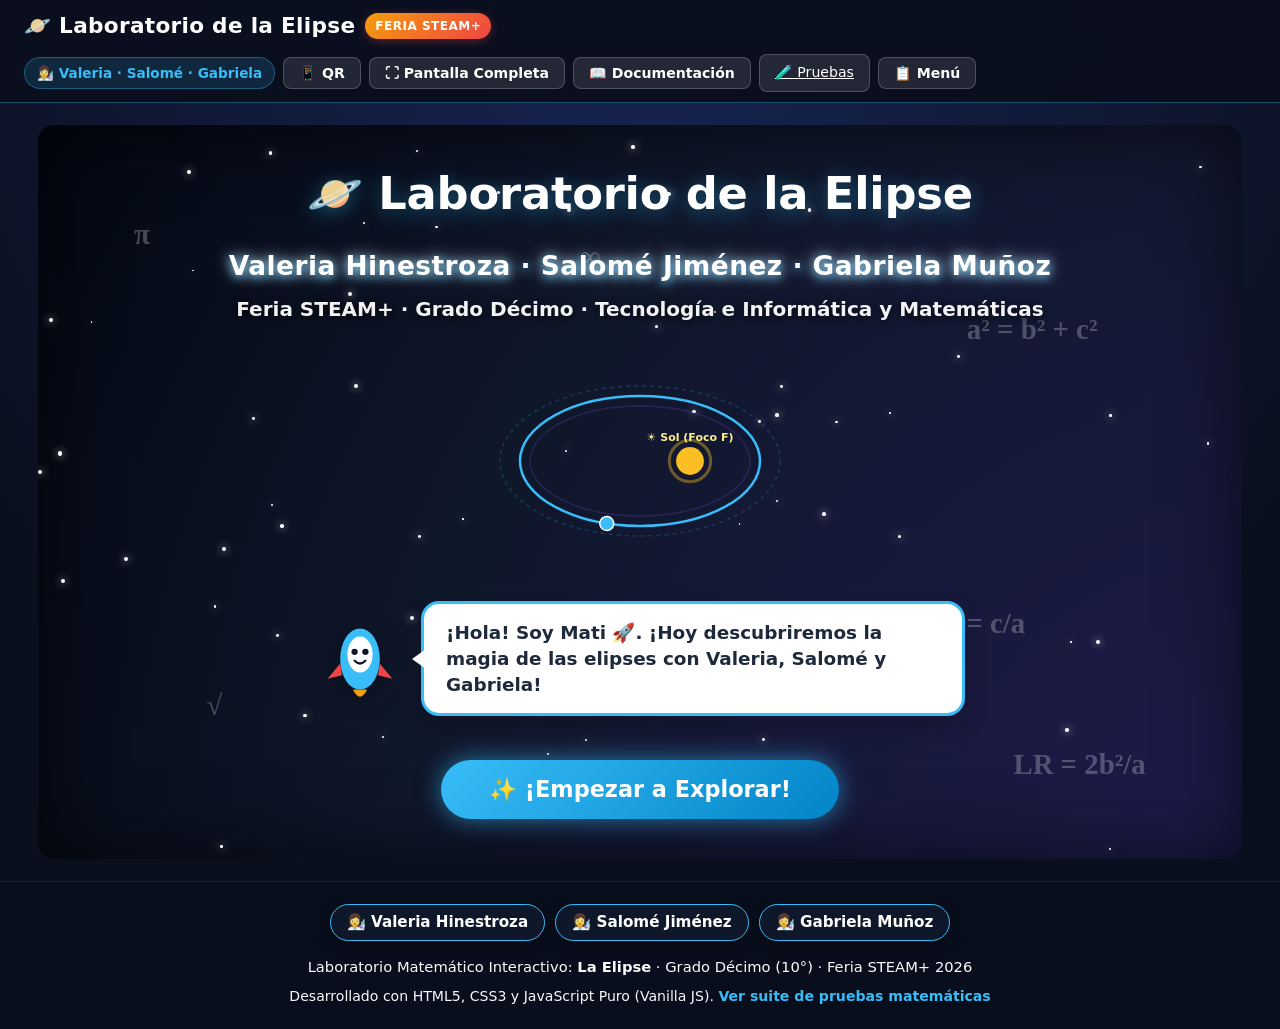
==== laboratorio-elipse/index.html @ 52edb482 "Agregar archivo y etiqueta meta de verificacion de Google Search Console (googlec7402ac01baf1102.htm" ====
<!DOCTYPE html>
<html lang="es">
<head>
    <meta charset="UTF-8">
    <meta name="viewport" content="width=device-width, initial-scale=1.0, maximum-scale=5.0">
    <title>Laboratorio de la Elipse - Feria STEAM+ 2026</title>
    <meta name="google-site-verification" content="googlec7402ac01baf1102">
    <!-- Hojas de estilo modulares con version para evitar cache -->
    <link rel="stylesheet" href="css/base.css?v=10">
    <link rel="stylesheet" href="css/animaciones.css?v=10">
    <link rel="stylesheet" href="css/elipse.css?v=10">
</head>
<body>

    <!-- BARRA DE NAVEGACIÓN SUPERIOR RESPONSIVE -->
    <header class="barra-navegacion">
        <a href="#" class="logo-sitio" onclick="navegarA('bienvenida'); return false;">
            <span>🪐 Laboratorio de la Elipse</span>
            <span class="insignia-steam">FERIA STEAM+</span>
        </a>
        <div class="nav-botones">
            <span style="background: rgba(56, 189, 248, 0.15); color: #38bdf8; border: 1px solid rgba(56, 189, 248, 0.35); padding: 5px 12px; border-radius: 20px; font-size: 0.85rem; font-weight: 700; display: inline-flex; align-items: center; gap: 5px;">
                👩‍🔬 Valeria · Salomé · Gabriela
            </span>
            <button id="btnAbrirQR" class="btn-volver-menu" title="Escanear Código QR en Celular">📱 QR</button>
            <button id="btnPantallaCompleta" class="btn-volver-menu" title="Modo Pantalla Completa (F11)">⛶ Pantalla Completa</button>
            <button id="btnAbrirDocs" class="btn-volver-menu" title="Documentación oficial y Ficha Técnica">📖 Documentación</button>
            <a href="pruebas/pruebas.html" class="btn-volver-menu" title="Ejecutar pruebas unitarias matemáticas">🧪 Pruebas</a>
            <button class="btn-volver-menu" onclick="navegarA('menu')">📋 Menú</button>
        </div>
    </header>

    <!-- CONTENEDOR PRINCIPAL DE LA APLICACIÓN -->
    <main class="contenedor-app">

        <!-- ════════════════════════════════════════════════════════
             PANTALLA 1: BIENVENIDA CÓSMICA
        ════════════════════════════════════════════════════════ -->
        <section id="pantallaBienvenida" class="pantalla activa">
            <div class="fondo-animado">
                <!-- Capa de estrellas titilantes -->
                <div class="estrellas" id="capaEstrellas"></div>

                <!-- Símbolos matemáticos flotantes -->
                <div class="simbolos-flotantes">
                    <span class="simbolo-mat" style="top: 12%; left: 8%;">π</span>
                    <span class="simbolo-mat" style="top: 25%; right: 12%;">a² = b² + c²</span>
                    <span class="simbolo-mat" style="bottom: 18%; left: 14%;">√</span>
                    <span class="simbolo-mat" style="top: 65%; right: 18%;">e = c/a</span>
                    <span class="simbolo-mat" style="bottom: 10%; right: 8%;">LR = 2b²/a</span>
                    <span class="simbolo-mat" style="top: 15%; left: 45%;">∞</span>
                </div>

                <!-- Título animado y nombres de autoras en blanco puro brillante -->
                <h1 class="titulo-rebote">🪐 Laboratorio de la Elipse</h1>
                <p class="nombres-autoras-portada" style="color: #ffffff !important; font-size: clamp(1.3rem, 3.2vw, 1.65rem); font-weight: 800; text-align: center; margin: 10px 0 6px 0; letter-spacing: 0.5px; text-shadow: 0 0 16px rgba(255, 255, 255, 0.8), 0 2px 10px rgba(56, 189, 248, 0.9); z-index: 3;">
                    Valeria Hinestroza · Salomé Jiménez · Gabriela Muñoz
                </p>
                <p class="subtitulo-portada" style="color: #ffffff !important; font-size: clamp(1rem, 2.2vw, 1.25rem); font-weight: 600; text-align: center; margin-bottom: 16px; text-shadow: 0 2px 10px rgba(0, 0, 0, 0.9); opacity: 0.95; z-index: 3;">
                    Feria STEAM+ · Grado Décimo · Tecnología e Informática y Matemáticas
                </p>

                <!-- Órbita planetaria SVG interactiva (Sol en un foco, planeta orbitando) -->
                <div class="contenedor-orbita">
                    <svg viewBox="0 0 320 200" width="100%" height="100%">
                        <!-- Elipses concéntricas de fondo -->
                        <g class="elipses-concentricas">
                            <ellipse cx="160" cy="100" rx="140" ry="75" fill="none" stroke="rgba(56, 189, 248, 0.2)" stroke-width="1.5" stroke-dasharray="4 4" />
                            <ellipse cx="160" cy="100" rx="110" ry="55" fill="none" stroke="rgba(139, 92, 246, 0.2)" stroke-width="1.5" />
                        </g>

                        <!-- Órbita principal de la Tierra -->
                        <path id="orbitaTierra" d="M 40,100 a 120,65 0 1,0 240,0 a 120,65 0 1,0 -240,0" fill="none" stroke="#38bdf8" stroke-width="2.5" />

                        <!-- Sol ubicado exactamente en un foco: c = √(120² - 65²) ≈ 101 px desde el centro -->
                        <circle cx="210" cy="100" r="14" fill="#fbbf24">
                            <animate attributeName="r" values="13;15;13" dur="2s" repeatCount="indefinite" />
                        </circle>
                        <circle cx="210" cy="100" r="20" fill="none" stroke="rgba(251, 191, 36, 0.4)" stroke-width="3">
                            <animate attributeName="r" values="18;24;18" dur="2s" repeatCount="indefinite" />
                        </circle>
                        <text x="210" y="80" fill="#fef08a" font-size="11" font-weight="bold" text-anchor="middle">☀️ Sol (Foco F)</text>

                        <!-- Planeta Tierra que recorre la trayectoria elíptica -->
                        <circle r="7" fill="#38bdf8" stroke="#ffffff" stroke-width="1.5">
                            <animateMotion dur="8s" repeatCount="indefinite" rotate="auto">
                                <mpath href="#orbitaTierra" />
                            </animateMotion>
                        </circle>
                    </svg>
                </div>

                <!-- Mascota Mati con globo de bienvenida -->
                <div class="contenedor-mati">
                    <svg class="mati-svg" viewBox="0 0 100 100">
                        <!-- Cohete amigable Mati -->
                        <ellipse cx="50" cy="50" rx="22" ry="34" fill="#38bdf8" />
                        <ellipse cx="50" cy="45" rx="14" ry="20" fill="#ffffff" />
                        <!-- Ojos felices -->
                        <circle cx="44" cy="42" r="3.5" fill="#0f172a" />
                        <circle cx="56" cy="42" r="3.5" fill="#0f172a" />
                        <path d="M 44,52 Q 50,58 56,52" fill="none" stroke="#0f172a" stroke-width="2.5" stroke-linecap="round" />
                        <!-- Alitas y fuego -->
                        <path d="M 28,55 L 14,72 L 30,68 Z" fill="#ef4444" />
                        <path d="M 72,55 L 86,72 L 70,68 Z" fill="#ef4444" />
                        <path d="M 42,84 Q 50,98 58,84 Z" fill="#f59e0b">
                            <animate attributeName="d" values="M 42,84 Q 50,98 58,84 Z; M 42,84 Q 50,105 58,84 Z; M 42,84 Q 50,98 58,84 Z" dur="0.4s" repeatCount="indefinite" />
                        </path>
                    </svg>
                    <div class="globo-mati">
                        ¡Hola! Soy <strong>Mati</strong> 🚀. ¡Hoy descubriremos la magia de las elipses con Valeria, Salomé y Gabriela!
                    </div>
                </div>

                <!-- Botón de Inicio -->
                <button id="btnEmpezar" class="btn btn-empezar">
                    ✨ ¡Empezar a Explorar!
                </button>
            </div>
        </section>

        <!-- ════════════════════════════════════════════════════════
             PANTALLA 2: MENÚ DE ACTIVIDADES
        ════════════════════════════════════════════════════════ -->
        <section id="pantallaMenu" class="pantalla">
            <div style="background: rgba(255, 255, 255, 0.08); border: 1.5px solid rgba(56, 189, 248, 0.3); border-radius: 14px; padding: 12px 18px; margin-bottom: 20px; display: flex; justify-content: space-between; align-items: center; flex-wrap: wrap; gap: 10px;">
                <span style="color: #f8fafc; font-weight: 700; font-size: clamp(0.9rem, 2vw, 1.05rem);">
                    Equipo de Trabajo: <strong style="color: #38bdf8;">Valeria Hinestroza · Salomé Jiménez · Gabriela Muñoz</strong>
                </span>
                <span style="background: #38bdf8; color: #0f172a; padding: 4px 10px; border-radius: 12px; font-weight: 800; font-size: 0.8rem;">Grado 10° STEAM+</span>
            </div>

            <div style="display: flex; justify-content: space-between; align-items: center; margin-bottom: 20px; flex-wrap: wrap; gap: 12px;">
                <div>
                    <h2 style="color: #ffffff; font-size: clamp(1.4rem, 3.5vw, 2rem); font-weight: 800;">🎯 ¿Qué quieres descubrir hoy?</h2>
                    <p style="color: #94a3b8; font-size: clamp(0.95rem, 2vw, 1.1rem);">Selecciona una actividad para comenzar tu viaje por las elipses.</p>
                </div>
                <button id="btnVolverBienvenida" class="btn btn-secundario">← Portada</button>
            </div>

            <div class="cuadricula-menu">
                <!-- Tarjeta 1: Explora -->
                <div class="tarjeta-menu" id="tarjetaExplora" tabindex="0" role="button">
                    <div class="icono-tarjeta">🔭</div>
                    <h3>Explora la Elipse</h3>
                    <p>Mueve los controles en vivo y observa cómo cambian los focos, los vértices y el achatamiento.</p>
                    <span style="color: #38bdf8; font-weight: 700; margin-top: auto;">¡Mover controles →</span>
                </div>

                <!-- Tarjeta 2: Analiza -->
                <div class="tarjeta-menu" id="tarjetaAnaliza" tabindex="0" role="button">
                    <div class="icono-tarjeta">🧮</div>
                    <h3>Analiza una Ecuación</h3>
                    <p>Escribe cualquier ecuación canónica o general y descubre todos sus elementos al instante.</p>
                    <span style="color: #38bdf8; font-weight: 700; margin-top: auto;">¡Ingresar ecuación →</span>
                </div>

                <!-- Tarjeta 3: Arma -->
                <div class="tarjeta-menu" id="tarjetaArma" tabindex="0" role="button">
                    <div class="icono-tarjeta">🧩</div>
                    <h3>Arma tu Elipse</h3>
                    <p>¿Tienes vértices o ejes? Encuentra la ecuación paso a paso como en el libro de matemáticas.</p>
                    <span style="color: #38bdf8; font-weight: 700; margin-top: auto;">¡Construir elipse →</span>
                </div>

                <!-- Tarjeta 4: Retos -->
                <div class="tarjeta-menu" id="tarjetaRetos" tabindex="0" role="button">
                    <div class="icono-tarjeta">🎯</div>
                    <h3>Retos de Mati</h3>
                    <p>Pon a prueba tus conocimientos en 8 retos interactivos y gana estrellas STEAM+.</p>
                    <span style="color: #38bdf8; font-weight: 700; margin-top: auto;">¡Aceptar el reto →</span>
                </div>
            </div>
        </section>

        <!-- ════════════════════════════════════════════════════════
             PANTALLA 3: ACTIVIDAD 1 - EXPLORA LA ELIPSE
        ════════════════════════════════════════════════════════ -->
        <section id="pantallaExplora" class="pantalla">
            <div class="cabecera-actividad">
                <div>
                    <h2>🔭 Explora la Elipse en Tiempo Real</h2>
                    <p class="instruccion-actividad">Ajusta el centro (h, k), los semiejes (a, b) y la orientación.</p>
                </div>
                <div style="display: flex; gap: 8px; flex-wrap: wrap;">
                    <button class="btn btn-ayuda-actividad" data-ayuda="explora" type="button" title="¿Cómo funciona esta actividad?">❓ ¿Cómo funciona?</button>
                    <button class="btn btn-volver-menu">🏠 Menú</button>
                </div>
            </div>

            <!-- Globo de Mati -->
            <div class="caja-alerta info">
                <span style="font-size: 1.8rem;">🚀</span>
                <div id="globoMatiExplora">
                    ¡Mueve los deslizadores! Mira qué ocurre con la elipse cuando varias a o b.
                </div>
            </div>

            <!-- Fila Principal: Controles (Izquierda) vs Gráfica (Derecha) equilibradas -->
            <div class="layout-actividad">
                <!-- Columna Izquierda: Controles -->
                <div class="columna-controles">
                    <div class="tarjeta-blanca">
                        <div style="display: flex; flex-direction: column; gap: 10px; margin-bottom: 14px;">
                            <div style="display: flex; justify-content: space-between; align-items: center; flex-wrap: wrap; gap: 8px;">
                                <h3 style="color: #ffffff; font-size: 1.25rem; font-weight: 800;">⚙️ Parámetros de la Elipse</h3>
                                <div style="display: flex; gap: 6px; flex-wrap: wrap;">
                                    <button id="btnResetExplora" class="btn btn-secundario" type="button" title="Restablecer valores iniciales">🔄 Restablecer</button>
                                    <button id="btnEjemploExplora" class="btn btn-ejemplo">💡 Siguiente Ejemplo</button>
                                </div>
                            </div>
                            <div style="display: flex; align-items: center; gap: 8px;">
                                <label for="selectEjemplosExplora" style="color: #38bdf8; font-size: 0.82rem; font-weight: 700; white-space: nowrap;">📚 10 Ejemplos Guiados:</label>
                                <select id="selectEjemplosExplora" style="flex: 1; padding: 6px 10px; font-size: 0.85rem; border-radius: 8px; background: #0f172a; color: #ffffff; border: 1.5px solid #334155;"></select>
                            </div>
                        </div>

                        <!-- Centro h -->
                        <div class="grupo-control">
                            <div class="fila-control">
                                <label for="sliderH" class="etiqueta-control">Centro X (h):</label>
                                <span class="valor-badge" id="valH">0</span>
                            </div>
                            <input type="range" id="sliderH" min="-8" max="8" step="0.5" value="0">
                        </div>

                        <!-- Centro k -->
                        <div class="grupo-control" style="margin-top: 10px;">
                            <div class="fila-control">
                                <label for="sliderK" class="etiqueta-control">Centro Y (k):</label>
                                <span class="valor-badge" id="valK">0</span>
                            </div>
                            <input type="range" id="sliderK" min="-8" max="8" step="0.5" value="0">
                        </div>

                        <!-- Semieje a -->
                        <div class="grupo-control" style="margin-top: 10px;">
                            <div class="fila-control">
                                <label for="sliderA" class="etiqueta-control">Semieje Mayor (a):</label>
                                <span class="valor-badge" id="valA">5</span>
                            </div>
                            <input type="range" id="sliderA" min="1" max="10" step="0.1" value="5">
                        </div>

                        <!-- Semieje b -->
                        <div class="grupo-control" style="margin-top: 10px;">
                            <div class="fila-control">
                                <label for="sliderB" class="etiqueta-control">Semieje Menor (b):</label>
                                <span class="valor-badge" id="valB">3</span>
                            </div>
                            <input type="range" id="sliderB" min="1" max="10" step="0.1" value="3">
                        </div>

                        <!-- Orientación -->
                        <div style="margin-top: 14px;">
                            <span class="etiqueta-control">¿Hacia dónde se estira la elipse?</span>
                            <div class="selector-orientacion">
                                <button type="button" id="btnOrientacionH" class="btn-opcion seleccionado">
                                    ↔ Horizontal (eje X)
                                </button>
                                <button type="button" id="btnOrientacionV" class="btn-opcion">
                                    ↕ Vertical (eje Y)
                                </button>
                            </div>
                        </div>

                        <!-- Medidor de Achatamiento -->
                        <div class="caja-achatamiento">
                            <div style="display: flex; justify-content: space-between; align-items: center; flex-wrap: wrap; gap: 6px;">
                                <strong style="color: #38bdf8;">📏 Medidor de Achatamiento (e = c/a):</strong>
                                <span id="valorExcentricidad" style="font-weight: 800; color: #38bdf8;">e = 0.8000</span>
                            </div>
                            <div class="barra-achatamiento-contenedor">
                                <div id="barraAchatamiento" class="barra-achatamiento-progreso"></div>
                            </div>
                            <div class="medidor-etiquetas">
                                <span>0 (Circunferencia)</span>
                                <span>0.5 (Ovalada)</span>
                                <span>1 (Muy achatada)</span>
                            </div>
                            <div class="achatamiento-diagnostico">
                                <span>Forma:</span>
                                <span id="diagnosticoAchatamiento" class="insignia-achatamiento" style="background: #8b5cf6;">Bien achatada</span>
                            </div>
                        </div>

                        <div style="margin-top: 16px;">
                            <button id="btnCompararExplora" class="btn btn-primario" style="width: 100%;">
                                📊 Comparar excentricidades (a²=16, b²=12, 9, 6, 2)
                            </button>
                        </div>
                    </div>
                </div>

                <!-- Columna Derecha: Gráfica Canvas y Ecuación -->
                <div class="columna-grafica">
                    <div class="tarjeta-blanca" style="display: flex; flex-direction: column; gap: 12px;">
                        <!-- Banner destacado cuando el modo comparación está activo -->
                        <div id="bannerModoComparacion" style="display: none; background: rgba(56, 189, 248, 0.15); border: 1.5px solid #38bdf8; border-radius: 10px; padding: 8px 12px; justify-content: space-between; align-items: center; flex-wrap: wrap; gap: 8px;">
                            <span style="color: #38bdf8; font-weight: 700; font-size: 0.88rem;">🔬 Comparando 4 elipses (a² = 16 constante · b² = 12, 9, 6, 2)</span>
                            <button id="btnSalirComparacion" class="btn" style="padding: 4px 12px; font-size: 0.82rem; background: #0284c7; color: white; border: none; border-radius: 6px; cursor: pointer;">✕ Volver a mi elipse</button>
                        </div>

                        <!-- Toolbar de toggles -->
                        <div class="toolbar-elementos">
                            <label class="item-toggle"><input type="checkbox" id="chkCentro" checked> 🟡 Centro C</label>
                            <label class="item-toggle"><input type="checkbox" id="chkFocos" checked> 🔴 Focos F, F'</label>
                            <label class="item-toggle"><input type="checkbox" id="chkVertices" checked> 🟣 Vértices A, A'</label>
                            <label class="item-toggle"><input type="checkbox" id="chkExtremos" checked> 🟢 Extremos B, B'</label>
                            <label class="item-toggle"><input type="checkbox" id="chkEjeFocal" checked> ➖ Eje focal</label>
                            <label class="item-toggle"><input type="checkbox" id="chkLadoRecto" checked> 📐 Lado Recto</label>
                        </div>

                        <!-- Definición geométrica: hilo del jardinero d1 + d2 = 2a -->
                        <div class="panel-jardinero">
                            <label class="item-toggle toggle-jardinero">
                                <input type="checkbox" id="chkJardinero"> 🧵 Mostrar hilo del jardinero: d₁ + d₂ = 2a
                            </label>
                            <div id="controlesJardinero" style="display: none;">
                                <div class="fila-control">
                                    <span class="etiqueta-control">Mover el punto P (ángulo t):</span>
                                    <span class="valor-badge" id="valAnguloP">45°</span>
                                </div>
                                <input type="range" id="sliderAnguloP" min="0" max="360" step="1" value="45" aria-label="Ángulo del punto P sobre la elipse">
                                <button id="btnAnimarP" class="btn btn-secundario" type="button">▶ Recorrer la elipse</button>
                                <div class="lectura-jardinero" id="lecturaJardinero" aria-live="polite"></div>
                                <p class="nota-jardinero">💡 También puedes arrastrar el punto P sobre la gráfica. Sin importar dónde esté P, la suma de las dos distancias a los focos siempre es 2a.</p>
                            </div>
                        </div>

                        <!-- Canvas -->
                        <div class="canvas-contenedor">
                            <canvas id="canvasExplora" width="500" height="500"></canvas>
                        </div>

                        <button class="btn btn-secundario btn-descargar-png" type="button" data-canvas="canvasExplora" data-ecuacion="ecuacionExplora" data-nombre="elipse-explora">📷 Descargar gráfica (PNG)</button>

                        <!-- Ecuación en vivo -->
                        <div class="ecuacion-destacada" id="ecuacionExplora" style="margin-bottom: 0;">
                            (x − 0)²/25 + (y − 0)²/9 = 1
                        </div>
                    </div>
                </div>
            </div>

            <!-- Fila Inferior de Ancho Completo: Elementos y Comparación -->
            <div class="panel-resultados-ancho-completo">
                <h4 style="color: #ffffff; margin-bottom: 12px; font-size: 1.2rem; display: flex; align-items: center; gap: 8px;">
                    📋 Elementos Calculados de la Elipse:
                </h4>
                <div class="grilla-propiedades">
                    <div class="propiedad-item">
                        <div class="propiedad-nombre">Centro (h, k)</div>
                        <div class="propiedad-valor" id="propCentro">(0, 0)</div>
                    </div>
                    <div class="propiedad-item">
                        <div class="propiedad-nombre">Semieje mayor (a)</div>
                        <div class="propiedad-valor" id="propA">5</div>
                    </div>
                    <div class="propiedad-item">
                        <div class="propiedad-nombre">Semieje menor (b)</div>
                        <div class="propiedad-valor" id="propB">3</div>
                    </div>
                    <div class="propiedad-item">
                        <div class="propiedad-nombre">Distancia focal (c)</div>
                        <div class="propiedad-valor" id="propC">4</div>
                    </div>
                    <div class="propiedad-item">
                        <div class="propiedad-nombre">Eje Mayor (2a)</div>
                        <div class="propiedad-valor" id="propEjeMayor">10</div>
                    </div>
                    <div class="propiedad-item">
                        <div class="propiedad-nombre">Eje Menor (2b)</div>
                        <div class="propiedad-valor" id="propEjeMenor">6</div>
                    </div>
                    <div class="propiedad-item">
                        <div class="propiedad-nombre">Lado Recto (LR)</div>
                        <div class="propiedad-valor" id="propLadoRecto">3.6</div>
                    </div>
                    <div class="propiedad-item">
                        <div class="propiedad-nombre">Eje Focal</div>
                        <div class="propiedad-valor" id="propEjeFocal">y = 0</div>
                    </div>
                    <div class="propiedad-item" style="grid-column: span 2;">
                        <div class="propiedad-nombre">Focos F' y F</div>
                        <div class="propiedad-valor" id="propFocos">(−4, 0) y (4, 0)</div>
                    </div>
                    <div class="propiedad-item" style="grid-column: span 2;">
                        <div class="propiedad-nombre">Vértices A' y A</div>
                        <div class="propiedad-valor" id="propVertices">(−5, 0) y (5, 0)</div>
                    </div>
                    <div class="propiedad-item" style="grid-column: span 2;">
                        <div class="propiedad-nombre">Extremos Menores B' y B</div>
                        <div class="propiedad-valor" id="propExtremos">(0, −3) y (0, 3)</div>
                    </div>
                </div>

                <!-- Tabla de comparación multielipse con scroll horizontal responsivo -->
                <div id="contenedorComparacion" style="display: none; margin-top: 20px;">
                    <h4 style="color: #38bdf8; margin-bottom: 8px;">🔬 Comparación de Excentricidades con a² = 16 (a = 4):</h4>
                    <div class="tabla-wrapper">
                        <table class="tabla-comparacion">
                            <thead>
                                <tr>
                                    <th>Elipse</th>
                                    <th>a²</th>
                                    <th>b²</th>
                                    <th>c = √(a²−b²)</th>
                                    <th>Excentricidad (e)</th>
                                    <th>Achatamiento</th>
                                </tr>
                            </thead>
                            <tbody id="cuerpoTablaComparacion"></tbody>
                        </table>
                    </div>
                </div>
            </div>
        </section>

        <!-- ════════════════════════════════════════════════════════
             PANTALLA 4: ACTIVIDAD 2 - ANALIZA UNA ECUACIÓN
        ════════════════════════════════════════════════════════ -->
        <section id="pantallaAnaliza" class="pantalla">
            <div class="cabecera-actividad">
                <div>
                    <h2>🧮 Analiza Cualquier Ecuación de la Elipse</h2>
                    <p class="instruccion-actividad">Descubre la orientación, focos, vértices y lado recto a partir de su ecuación.</p>
                </div>
                <div style="display: flex; gap: 8px; flex-wrap: wrap;">
                    <button class="btn btn-ayuda-actividad" data-ayuda="analiza" type="button" title="¿Cómo funciona esta actividad?">❓ ¿Cómo funciona?</button>
                    <button class="btn btn-volver-menu">🏠 Menú</button>
                </div>
            </div>

            <!-- Mensaje de Mati -->
            <div class="caja-alerta info">
                <span style="font-size: 1.8rem;">🤖</span>
                <div id="globoMatiAnaliza">
                    Ingresa los denominadores. ¡El mayor de los dos siempre corresponde a a²!
                </div>
            </div>

            <div id="alertaAnaliza" class="caja-alerta" style="display: none;"></div>

            <div class="layout-actividad">
                <!-- Columna Controles -->
                <div class="columna-controles">
                    <div class="tarjeta-blanca">
                        <!-- Banco de 11 Ejemplos del Libro -->
                        <div style="background: rgba(15, 23, 42, 0.6); border: 1px solid var(--color-borde); border-radius: 12px; padding: 10px 12px; margin-bottom: 14px;">
                            <div style="display: flex; justify-content: space-between; align-items: center; margin-bottom: 6px; flex-wrap: wrap; gap: 6px;">
                                <label for="selectEjemplosAnaliza" style="color: #38bdf8; font-size: 0.85rem; font-weight: 700;">📚 Banco de 11 Ejemplos del Libro:</label>
                                <span style="font-size: 0.75rem; color: #94a3b8;">Canónicas y Generales</span>
                            </div>
                            <select id="selectEjemplosAnaliza" style="width: 100%; padding: 8px 10px; font-size: 0.85rem; border-radius: 8px; background: #0f172a; color: #ffffff; border: 1.5px solid #334155;"></select>
                        </div>

                        <!-- Pestañas de modo -->
                        <div style="display: flex; gap: 8px; margin-bottom: 16px; flex-wrap: wrap;">
                            <button type="button" id="tabFormaCanonica" class="btn-opcion seleccionado" style="flex: 1; min-width: 140px;">
                                Forma Canónica (h, k)
                            </button>
                            <button type="button" id="tabFormaGeneral" class="btn-opcion" style="flex: 1; min-width: 140px;">
                                Forma Ax² + By² = C
                            </button>
                        </div>

                        <!-- Sección Forma Canónica -->
                        <div id="seccionCanonica">
                            <p style="color: #cbd5e1; font-size: 0.95rem; margin-bottom: 12px;">
                                Ecuación: <code>(x − h)² / denX + (y − k)² / denY = 1</code>
                            </p>
                            <div class="subgrid-2-cols">
                                <div>
                                    <label for="inputAnalizaH" class="etiqueta-control">Centro X (h):</label>
                                    <input type="text" id="inputAnalizaH" value="2" placeholder="ej. 2 o 3/2">
                                </div>
                                <div>
                                    <label for="inputAnalizaK" class="etiqueta-control">Centro Y (k):</label>
                                    <input type="text" id="inputAnalizaK" value="-3" placeholder="ej. -3 o -1/2">
                                </div>
                                <div>
                                    <label for="inputAnalizaDenX" class="etiqueta-control">Denominador X (denX):</label>
                                    <input type="text" id="inputAnalizaDenX" value="9" placeholder="ej. 9, 36 o 25">
                                </div>
                                <div>
                                    <label for="inputAnalizaDenY" class="etiqueta-control">Denominador Y (denY):</label>
                                    <input type="text" id="inputAnalizaDenY" value="5" placeholder="ej. 5 o 100">
                                </div>
                            </div>
                        </div>

                        <!-- Sección Forma General -->
                        <div id="seccionGeneral" style="display: none;">
                            <p style="color: #cbd5e1; font-size: 0.95rem; margin-bottom: 12px;">
                                Ecuación: <code>A·x² + B·y² = C</code> (con A, B, C > 0)
                            </p>
                            <div class="subgrid-3-cols">
                                <div>
                                    <label for="inputGeneralA" class="etiqueta-control">Coeficiente A:</label>
                                    <input type="text" id="inputGeneralA" value="4" placeholder="ej. 4">
                                </div>
                                <div>
                                    <label for="inputGeneralB" class="etiqueta-control">Coeficiente B:</label>
                                    <input type="text" id="inputGeneralB" value="9" placeholder="ej. 9">
                                </div>
                                <div>
                                    <label for="inputGeneralC" class="etiqueta-control">Término C:</label>
                                    <input type="text" id="inputGeneralC" value="36" placeholder="ej. 36">
                                </div>
                            </div>
                        </div>

                        <div style="display: flex; gap: 10px; margin-top: 18px; flex-wrap: wrap;">
                            <button id="btnCalcularAnaliza" class="btn btn-primario" style="flex: 2; min-width: 160px;">
                                🔍 Analizar Ecuación
                            </button>
                            <button id="btnEjemploAnaliza" class="btn btn-ejemplo" style="flex: 1; min-width: 100px;">
                                💡 Ejemplo
                            </button>
                            <button id="btnLimpiarAnaliza" class="btn btn-secundario" type="button" title="Restablecer valores iniciales">
                                🔄 Restablecer
                            </button>
                        </div>
                    </div>
                </div>

                <!-- Columna Gráfica -->
                <div class="columna-grafica">
                    <div class="tarjeta-blanca" style="display: flex; flex-direction: column; gap: 12px;">
                        <div class="toolbar-elementos">
                            <label class="item-toggle"><input type="checkbox" id="chkCentroAnaliza" checked> 🟡 Centro C</label>
                            <label class="item-toggle"><input type="checkbox" id="chkFocosAnaliza" checked> 🔴 Focos</label>
                            <label class="item-toggle"><input type="checkbox" id="chkVerticesAnaliza" checked> 🟣 Vértices</label>
                            <label class="item-toggle"><input type="checkbox" id="chkExtremosAnaliza" checked> 🟢 Extremos</label>
                            <label class="item-toggle"><input type="checkbox" id="chkEjeFocalAnaliza" checked> ➖ Eje focal</label>
                            <label class="item-toggle"><input type="checkbox" id="chkLadoRectoAnaliza" checked> 📐 Lado Recto</label>
                        </div>
                        <div class="canvas-contenedor">
                            <canvas id="canvasAnaliza" width="500" height="500"></canvas>
                        </div>
                        <button class="btn btn-secundario btn-descargar-png" type="button" data-canvas="canvasAnaliza" data-ecuacion="ecuacionAnaliza" data-nombre="elipse-analiza">📷 Descargar gráfica (PNG)</button>
                    </div>
                </div>
            </div>

            <!-- Panel de Resultados de Analizar en ancho completo -->
            <div id="panelResultadosAnaliza" class="panel-resultados-ancho-completo" style="display: none;">
                <div style="display: flex; justify-content: space-between; align-items: center; margin-bottom: 12px; flex-wrap: wrap; gap: 8px;">
                    <h4 style="color: #ffffff; margin: 0; font-size: 1.2rem;">Orientación Detectada:</h4>
                    <span id="orientacionAnaliza" class="valor-badge">Horizontal</span>
                </div>

                <div class="ecuacion-destacada" id="ecuacionAnaliza"></div>

                <!-- Procedimiento matemático detallado paso a paso -->
                <div class="caja-pasos" id="cajaPasosAnaliza" style="display: none;"></div>

                <div class="grilla-propiedades">
                    <div class="propiedad-item">
                        <div class="propiedad-nombre">Centro (h, k)</div>
                        <div class="propiedad-valor" id="resCentro"></div>
                    </div>
                    <div class="propiedad-item">
                        <div class="propiedad-nombre">Semieje a</div>
                        <div class="propiedad-valor" id="resA"></div>
                    </div>
                    <div class="propiedad-item">
                        <div class="propiedad-nombre">Semieje b</div>
                        <div class="propiedad-valor" id="resB"></div>
                    </div>
                    <div class="propiedad-item">
                        <div class="propiedad-nombre">Distancia focal c</div>
                        <div class="propiedad-valor" id="resC"></div>
                    </div>
                    <div class="propiedad-item">
                        <div class="propiedad-nombre">Eje Mayor (2a)</div>
                        <div class="propiedad-valor" id="resEjeMayor"></div>
                    </div>
                    <div class="propiedad-item">
                        <div class="propiedad-nombre">Eje Menor (2b)</div>
                        <div class="propiedad-valor" id="resEjeMenor"></div>
                    </div>
                    <div class="propiedad-item">
                        <div class="propiedad-nombre">Lado Recto (LR)</div>
                        <div class="propiedad-valor" id="resLadoRecto"></div>
                    </div>
                    <div class="propiedad-item">
                        <div class="propiedad-nombre">Excentricidad (e)</div>
                        <div class="propiedad-valor" id="resExcentricidad"></div>
                    </div>
                    <div class="propiedad-item" style="grid-column: span 2;">
                        <div class="propiedad-nombre">Eje Focal</div>
                        <div class="propiedad-valor" id="resEjeFocal"></div>
                    </div>
                    <div class="propiedad-item" style="grid-column: span 2;">
                        <div class="propiedad-nombre">Focos F' y F</div>
                        <div class="propiedad-valor" id="resFocos"></div>
                    </div>
                    <div class="propiedad-item" style="grid-column: span 2;">
                        <div class="propiedad-nombre">Vértices A' y A</div>
                        <div class="propiedad-valor" id="resVertices"></div>
                    </div>
                    <div class="propiedad-item" style="grid-column: span 2;">
                        <div class="propiedad-nombre">Extremos Menor B' y B</div>
                        <div class="propiedad-valor" id="resExtremos"></div>
                    </div>
                </div>
            </div>
        </section>

        <!-- ════════════════════════════════════════════════════════
             PANTALLA 5: ACTIVIDAD 3 - ARMA TU ELIPSE
        ════════════════════════════════════════════════════════ -->
        <section id="pantallaArma" class="pantalla">
            <div class="cabecera-actividad">
                <div>
                    <h2>🧩 Arma tu Elipse Paso a Paso</h2>
                    <p class="instruccion-actividad">Introduce los datos conocidos y obtén la deducción completa de la ecuación.</p>
                </div>
                <div style="display: flex; gap: 8px; flex-wrap: wrap;">
                    <button class="btn btn-ayuda-actividad" data-ayuda="arma" type="button" title="¿Cómo funciona esta actividad?">❓ ¿Cómo funciona?</button>
                    <button class="btn btn-volver-menu">🏠 Menú</button>
                </div>
            </div>

            <!-- Mensaje de Mati -->
            <div class="caja-alerta info">
                <span style="font-size: 1.8rem;">🚀</span>
                <div id="globoMatiArma">
                    Elige qué datos tienes. Resolveremos paso a paso como en la clase de matemáticas.
                </div>
            </div>

            <div id="alertaArma" class="caja-alerta" style="display: none;"></div>

            <div class="layout-actividad">
                <div class="columna-controles">
                    <div class="tarjeta-blanca">
                        <h3 style="color: #ffffff; margin-bottom: 12px; font-weight: 800;">¿Qué datos tienes para construir la elipse?</h3>
                        
                        <!-- Banco de 15 Ejemplos Guiados -->
                        <div style="background: rgba(15, 23, 42, 0.6); border: 1px solid var(--color-borde); border-radius: 12px; padding: 10px 12px; margin-bottom: 14px;">
                            <div style="display: flex; justify-content: space-between; align-items: center; margin-bottom: 6px; flex-wrap: wrap; gap: 6px;">
                                <label for="selectEjemplosArma" style="color: #38bdf8; font-size: 0.85rem; font-weight: 700;">🧩 Ejemplos Guiados para este Caso:</label>
                                <span style="font-size: 0.75rem; color: #94a3b8;">5 por cada caso (15 total)</span>
                            </div>
                            <select id="selectEjemplosArma" style="width: 100%; padding: 8px 10px; font-size: 0.85rem; border-radius: 8px; background: #0f172a; color: #ffffff; border: 1.5px solid #334155;"></select>
                        </div>

                        <!-- Selector de 3 modalidades -->
                        <div style="display: flex; flex-direction: column; gap: 10px; margin-bottom: 18px;">
                            <label class="opcion-radio-card">
                                <input type="radio" name="tipoDatosArma" value="a" checked>
                                <span><strong style="color: #38bdf8;">a)</strong> Centro, longitud del eje mayor, longitud del eje menor y orientación.</span>
                            </label>
                            <label class="opcion-radio-card">
                                <input type="radio" name="tipoDatosArma" value="b">
                                <span><strong style="color: #38bdf8;">b)</strong> Los dos vértices del eje mayor y la longitud del lado recto.</span>
                            </label>
                            <label class="opcion-radio-card">
                                <input type="radio" name="tipoDatosArma" value="c">
                                <span><strong style="color: #38bdf8;">c)</strong> Los dos vértices del eje mayor y un extremo del eje menor.</span>
                            </label>
                        </div>

                        <!-- Formulario Caso A -->
                        <div id="formArmaA">
                            <div class="subgrid-2-cols">
                                <div>
                                    <label for="inputArmaH" class="etiqueta-control">Centro X (h):</label>
                                    <input type="text" id="inputArmaH" value="-2">
                                </div>
                                <div>
                                    <label for="inputArmaK" class="etiqueta-control">Centro Y (k):</label>
                                    <input type="text" id="inputArmaK" value="5">
                                </div>
                                <div>
                                    <label for="inputArmaEjeMayor" class="etiqueta-control">Longitud Eje Mayor (2a):</label>
                                    <input type="text" id="inputArmaEjeMayor" value="10">
                                </div>
                                <div>
                                    <label for="inputArmaEjeMenor" class="etiqueta-control">Longitud Eje Menor (2b):</label>
                                    <input type="text" id="inputArmaEjeMenor" value="8">
                                </div>
                            </div>
                            <div style="margin-top: 10px;">
                                <label for="selectArmaOrientacion" class="etiqueta-control">Orientación:</label>
                                <select id="selectArmaOrientacion">
                                    <option value="vertical" selected>Vertical (eje focal paralelo a Y)</option>
                                    <option value="horizontal">Horizontal (eje focal paralelo a X)</option>
                                </select>
                            </div>
                        </div>

                        <!-- Formulario Caso B -->
                        <div id="formArmaB" style="display: none;">
                            <div class="subgrid-2-cols">
                                <div>
                                    <label for="inputArmaV1x" class="etiqueta-control">Vértice 1 X (A'):</label>
                                    <input type="text" id="inputArmaV1x" value="3">
                                </div>
                                <div>
                                    <label for="inputArmaV1y" class="etiqueta-control">Vértice 1 Y (A'):</label>
                                    <input type="text" id="inputArmaV1y" value="6">
                                </div>
                                <div>
                                    <label for="inputArmaV2x" class="etiqueta-control">Vértice 2 X (A):</label>
                                    <input type="text" id="inputArmaV2x" value="3">
                                </div>
                                <div>
                                    <label for="inputArmaV2y" class="etiqueta-control">Vértice 2 Y (A):</label>
                                    <input type="text" id="inputArmaV2y" value="-2">
                                </div>
                                <div style="grid-column: 1 / -1;">
                                    <label for="inputArmaLR" class="etiqueta-control">Longitud del Lado Recto (LR):</label>
                                    <input type="text" id="inputArmaLR" value="6">
                                </div>
                            </div>
                        </div>

                        <!-- Formulario Caso C -->
                        <div id="formArmaC" style="display: none;">
                            <div class="subgrid-2-cols">
                                <div>
                                    <label for="inputArmaCV1x" class="etiqueta-control">Vértice 1 X (A'):</label>
                                    <input type="text" id="inputArmaCV1x" value="-5">
                                </div>
                                <div>
                                    <label for="inputArmaCV1y" class="etiqueta-control">Vértice 1 Y (A'):</label>
                                    <input type="text" id="inputArmaCV1y" value="2">
                                </div>
                                <div>
                                    <label for="inputArmaCV2x" class="etiqueta-control">Vértice 2 X (A):</label>
                                    <input type="text" id="inputArmaCV2x" value="3">
                                </div>
                                <div>
                                    <label for="inputArmaCV2y" class="etiqueta-control">Vértice 2 Y (A):</label>
                                    <input type="text" id="inputArmaCV2y" value="2">
                                </div>
                                <div>
                                    <label for="inputArmaBx" class="etiqueta-control">Extremo Menor X (B):</label>
                                    <input type="text" id="inputArmaBx" value="-1">
                                </div>
                                <div>
                                    <label for="inputArmaBy" class="etiqueta-control">Extremo Menor Y (B):</label>
                                    <input type="text" id="inputArmaBy" value="4">
                                </div>
                            </div>
                        </div>

                        <div style="display: flex; gap: 10px; margin-top: 18px; flex-wrap: wrap;">
                            <button id="btnCalcularArma" class="btn btn-primario" style="flex: 2; min-width: 160px;">
                                ⚙️ Armar Ecuación
                            </button>
                            <button id="btnEjemploArma" class="btn btn-ejemplo" style="flex: 1; min-width: 100px;">
                                💡 Ejemplo
                            </button>
                            <button id="btnLimpiarArma" class="btn btn-secundario" type="button" title="Restablecer valores iniciales">
                                🔄 Restablecer
                            </button>
                        </div>
                    </div>
                </div>

                <!-- Columna Gráfica -->
                <div class="columna-grafica">
                    <div class="tarjeta-blanca" style="display: flex; flex-direction: column; gap: 12px;">
                        <div class="toolbar-elementos">
                            <label class="item-toggle"><input type="checkbox" id="chkCentroArma" checked> 🟡 Centro</label>
                            <label class="item-toggle"><input type="checkbox" id="chkFocosArma" checked> 🔴 Focos</label>
                            <label class="item-toggle"><input type="checkbox" id="chkVerticesArma" checked> 🟣 Vértices</label>
                            <label class="item-toggle"><input type="checkbox" id="chkExtremosArma" checked> 🟢 Extremos</label>
                            <label class="item-toggle"><input type="checkbox" id="chkEjeFocalArma" checked> ➖ Eje focal</label>
                            <label class="item-toggle"><input type="checkbox" id="chkLadoRectoArma" checked> 📐 Lado Recto</label>
                        </div>
                        <div class="canvas-contenedor">
                            <canvas id="canvasArma" width="500" height="500"></canvas>
                        </div>
                        <button class="btn btn-secundario btn-descargar-png" type="button" data-canvas="canvasArma" data-ecuacion="ecuacionArma" data-nombre="elipse-armada">📷 Descargar gráfica (PNG)</button>
                    </div>
                </div>
            </div>

            <!-- Panel Resultados y Paso a Paso en ancho completo -->
            <div id="panelResultadosArma" class="panel-resultados-ancho-completo" style="display: none;">
                <h4 style="color: #ffffff; margin-bottom: 8px; font-size: 1.2rem;">Ecuación Canónica Obtenida:</h4>
                <div class="ecuacion-destacada" id="ecuacionArma"></div>

                <div class="caja-pasos" id="cajaPasosArma"></div>

                <div class="grilla-propiedades" style="margin-top: 14px;">
                    <div class="propiedad-item">
                        <div class="propiedad-nombre">Centro (h, k)</div>
                        <div class="propiedad-valor" id="resArmaCentro"></div>
                    </div>
                    <div class="propiedad-item">
                        <div class="propiedad-nombre">Semieje a</div>
                        <div class="propiedad-valor" id="resArmaA"></div>
                    </div>
                    <div class="propiedad-item">
                        <div class="propiedad-nombre">Semieje b</div>
                        <div class="propiedad-valor" id="resArmaB"></div>
                    </div>
                    <div class="propiedad-item">
                        <div class="propiedad-nombre">Distancia c</div>
                        <div class="propiedad-valor" id="resArmaC"></div>
                    </div>
                    <div class="propiedad-item">
                        <div class="propiedad-nombre">Lado Recto (LR)</div>
                        <div class="propiedad-valor" id="resArmaLR"></div>
                    </div>
                    <div class="propiedad-item">
                        <div class="propiedad-nombre">Excentricidad</div>
                        <div class="propiedad-valor" id="resArmaE"></div>
                    </div>
                </div>
            </div>
        </section>

        <!-- ════════════════════════════════════════════════════════
             PANTALLA 6: ACTIVIDAD 4 - RETOS DE MATI
        ════════════════════════════════════════════════════════ -->
        <section id="pantallaRetos" class="pantalla">
            <div class="cabecera-actividad">
                <div>
                    <h2>🎯 Retos de Mati: ¡Gana tus Estrellas STEAM+!</h2>
                    <p class="instruccion-actividad">Observa la gráfica y la ecuación generada al azar y responde la pregunta.</p>
                </div>
                <div style="display: flex; gap: 8px; flex-wrap: wrap;">
                    <button class="btn btn-ayuda-actividad" data-ayuda="retos" type="button" title="¿Cómo funciona esta actividad?">❓ ¿Cómo funciona?</button>
                    <button class="btn btn-volver-menu">🏠 Menú</button>
                </div>
            </div>

            <!-- Globo de Mati -->
            <div class="caja-alerta info">
                <span style="font-size: 1.8rem;">🤖</span>
                <div id="globoMatiRetos">
                    ¡Bienvenido al desafío! Son 8 preguntas. Si tienes dudas, pulsa el botón "Pista".
                </div>
            </div>

            <!-- Área de Juego equilibrada -->
            <div id="areaJuegoRetos" class="layout-actividad">
                <div class="columna-controles">
                    <div class="tarjeta-reto">
                        <div class="barra-progreso-retos">
                            <span style="font-size: 1.15rem; font-weight: 800; color: #38bdf8;">
                                Reto <span id="numeroPreguntaActual">1</span> de <span id="totalPreguntas">8</span>
                            </span>
                            <div class="estrellas-acumuladas">
                                <span>⭐</span>
                                <span id="contadorEstrellas">0 / 8</span>
                            </div>
                        </div>

                        <div class="pregunta-reto" id="textoPreguntaReto"></div>

                        <p style="color: #cbd5e1; font-size: 0.95rem;">Ecuación de la elipse en el canvas:</p>
                        <div class="ecuacion-destacada" id="ecuacionReto" style="font-size: 1.2rem; padding: 10px;"></div>

                        <div style="margin: 18px 0;">
                            <label for="inputRespuestaReto" class="etiqueta-control">Tu Respuesta:</label>
                            <input type="text" id="inputRespuestaReto" placeholder="Escribe tu número, fracción o respuesta...">
                        </div>

                        <div style="display: flex; gap: 10px; flex-wrap: wrap;">
                            <button id="btnResponderReto" class="btn btn-primario" style="flex: 2; min-width: 160px;">
                                ✅ Comprobar Respuesta
                            </button>
                            <button id="btnPistaReto" class="btn btn-ejemplo" style="flex: 1; min-width: 90px;">
                                💡 Pista
                            </button>
                            <button id="btnSiguienteReto" class="btn btn-primario" style="display: none; flex: 2; min-width: 160px; background: #10b981;">
                                Siguiente Reto ➔
                            </button>
                        </div>

                        <!-- Caja de Retroalimentación -->
                        <div id="cajaRetroalimentacion" class="caja-alerta" style="display: none; margin-top: 16px;">
                            <div id="tituloRetroalimentacion" style="font-weight: 700; font-size: 1.05rem; margin-bottom: 6px;"></div>
                            <div id="solucionReto" style="font-size: 0.95rem; line-height: 1.5;"></div>
                        </div>
                    </div>
                </div>

                <div class="columna-grafica">
                    <div class="tarjeta-blanca">
                        <div class="canvas-contenedor">
                            <canvas id="canvasRetos" width="500" height="500"></canvas>
                        </div>
                    </div>
                </div>
            </div>

            <!-- Tarjeta Fin de Juego -->
            <div id="tarjetaFinRetos" class="tarjeta-blanca" style="display: none; text-align: center; max-width: 650px; margin: 30px auto; padding: 40px 24px;">
                <div style="font-size: 4rem; margin-bottom: 10px;">🎉</div>
                <h2 style="color: #ffffff; font-size: clamp(1.6rem, 4vw, 2.2rem); font-weight: 800;">¡Ronda de Retos Completada!</h2>
                <div id="estrellasFinales" style="font-size: clamp(1.8rem, 4vw, 2.5rem); margin: 16px 0; color: #f59e0b;"></div>
                <p id="mensajeFinalMati" style="font-size: clamp(1rem, 2.5vw, 1.2rem); color: #cbd5e1; line-height: 1.5; margin-bottom: 24px; font-weight: 600;"></p>
                
                <!-- Generador de Diploma Oficial STEAM+ para el evaluador/visitante -->
                <div style="margin: 20px auto 24px auto; max-width: 460px; background: rgba(15, 23, 42, 0.7); border: 1.5px solid var(--color-borde-destacado); border-radius: 14px; padding: 18px; text-align: center;">
                    <label for="inputNombreDiploma" style="display: block; font-weight: 700; color: #38bdf8; margin-bottom: 8px; font-size: 0.95rem;">
                        🎓 ¿Quién realizó los retos? (Nombre para el Diploma):
                    </label>
                    <input type="text" id="inputNombreDiploma" placeholder="Escribe tu nombre o el del jurado..." style="text-align: center; font-weight: 700; margin-bottom: 12px; font-size: 1rem;">
                    <button id="btnDescargarDiploma" class="btn btn-ejemplo" type="button" style="width: 100%; justify-content: center; font-size: 0.95rem;">
                        🏆 Descargar Diploma Oficial STEAM+ (PNG)
                    </button>
                </div>

                <div style="display: flex; gap: 14px; justify-content: center; flex-wrap: wrap;">
                    <button id="btnReiniciarRetos" class="btn btn-primario">🔄 Jugar otra ronda</button>
                    <button class="btn btn-volver-menu">🏠 Volver al menú</button>
                </div>
            </div>
        </section>

    </main>

    <!-- ════════════════════════════════════════════════════════
         MODAL 1: CÓDIGO QR PARA EL JURADO Y VISITANTES EN LA FERIA
    ════════════════════════════════════════════════════════ -->
    <div id="modalQR" class="modal-superpuesto" style="display: none;" role="dialog" aria-modal="true" aria-labelledby="tituloModalQR">
        <div class="modal-contenido modal-qr-tarjeta">
            <button class="btn-cerrar-modal" id="btnCerrarQR" aria-label="Cerrar modal">&times;</button>
            <div style="font-size: 2.2rem; margin-bottom: 6px;">📱</div>
            <h3 id="tituloModalQR" style="color: #ffffff; font-size: 1.35rem; font-weight: 800; margin-bottom: 6px;">
                ¡Pruébalo en tu Celular!
            </h3>
            <p style="color: #94a3b8; font-size: 0.92rem; line-height: 1.5; margin-bottom: 16px;">
                Escanea este código con la cámara de tu teléfono para abrir el <strong>Laboratorio de la Elipse</strong> y probarlo en vivo en tu propio dispositivo.
            </p>
            
            <div class="contenedor-codigo-qr">
                <img src="img/qr-code.svg" alt="Código QR para abrir el Laboratorio de la Elipse" width="220" height="220" style="display: block; margin: 0 auto; border-radius: 8px;">
            </div>

            <div class="caja-enlace-qr">
                <input type="text" id="inputUrlQR" value="https://duranmgabriela05-cloud.github.io/LABORATORIO-RECTA-/" readonly>
                <button id="btnCopiarEnlaceQR" class="btn btn-primario" type="button" title="Copiar enlace al portapapeles">📋 Copiar</button>
            </div>
            
            <p style="color: #38bdf8; font-size: 0.85rem; font-weight: 600; margin-top: 14px;">
                ✨ Diseñado por Valeria Hinestroza, Salomé Jiménez y Gabriela Muñoz · Grado 10°
            </p>
        </div>
    </div>

    <!-- ════════════════════════════════════════════════════════
         MODAL 2: CENTRO DE DOCUMENTACIÓN OFICIAL Y FICHA TÉCNICA
    ════════════════════════════════════════════════════════ -->
    <div id="modalDocs" class="modal-superpuesto" style="display: none;" role="dialog" aria-modal="true" aria-labelledby="tituloModalDocs">
        <div class="modal-contenido modal-docs-tarjeta">
            <button class="btn-cerrar-modal" id="btnCerrarDocs" aria-label="Cerrar modal">&times;</button>
            <div style="display: flex; align-items: center; gap: 10px; margin-bottom: 14px;">
                <span style="font-size: 1.8rem;">📖</span>
                <div>
                    <h3 id="tituloModalDocs" style="color: #ffffff; font-size: 1.25rem; font-weight: 800; margin: 0;">
                        Documentación Oficial del Proyecto
                    </h3>
                    <p style="color: #94a3b8; font-size: 0.86rem; margin: 2px 0 0 0;">
                        Evidencias y Ficha Técnica según la Rúbrica de la Feria STEAM+ 2026
                    </p>
                </div>
            </div>

            <!-- Pestañas de navegación interna de la documentación -->
            <div class="tabs-documentacion">
                <button class="tab-doc activa" data-tab="docFicha">📋 Ficha Técnica</button>
                <button class="tab-doc" data-tab="docManual">📖 Manual de Uso</button>
                <button class="tab-doc" data-tab="docAlgoritmo">💻 Pseudocódigo</button>
                <button class="tab-doc" data-tab="docPruebas">🧪 Tabla de Pruebas (111/111)</button>
                <button class="tab-doc" data-tab="docSustentacion">🗣️ Guion Sustentación</button>
            </div>

            <!-- Contenidos de las pestañas -->
            <div class="cuerpo-documentacion" id="cuerpoDocumentacion">
                <!-- Se inyecta dinámicamente con JS según la pestaña activa -->
            </div>
        </div>
    </div>

    <!-- ════════════════════════════════════════════════════════
         MODAL 3: AYUDA RÁPIDA "¿CÓMO FUNCIONA ESTA ACTIVIDAD?"
    ════════════════════════════════════════════════════════ -->
    <div id="modalAyuda" class="modal-superpuesto" style="display: none;" role="dialog" aria-modal="true" aria-labelledby="tituloModalAyuda">
        <div class="modal-contenido" style="max-width: 620px; text-align: left;">
            <button class="btn-cerrar-modal" id="btnCerrarAyuda" aria-label="Cerrar modal">&times;</button>
            <div style="display: flex; align-items: center; gap: 12px; margin-bottom: 14px;">
                <span style="font-size: 2.2rem;" id="iconoModalAyuda">❓</span>
                <div>
                    <h3 id="tituloModalAyuda" style="color: #ffffff; font-size: 1.25rem; font-weight: 800; margin: 0;">
                        ¿Cómo funciona?
                    </h3>
                    <p style="color: #94a3b8; font-size: 0.86rem; margin: 2px 0 0 0;" id="subtituloModalAyuda">
                        Guía interactiva paso a paso
                    </p>
                </div>
            </div>
            <div id="cuerpoModalAyuda" style="color: #e2e8f0; font-size: 0.92rem; line-height: 1.6; max-height: 55vh; overflow-y: auto;">
                <!-- Se inyecta dinámicamente con JS según la actividad -->
            </div>
            <div style="margin-top: 18px; display: flex; justify-content: flex-end;">
                <button class="btn btn-primario" id="btnEntendidoAyuda" type="button" style="padding: 8px 20px;">¡Entendido! 👍</button>
            </div>
        </div>
    </div>

    <!-- PIE DE PÁGINA ELEGANTE CON CHIPS DE INTEGRANTES -->
    <footer>
        <div class="chips-integrantes" style="margin-bottom: 14px;">
            <span class="chip-estudiante" style="font-size: 0.95rem; padding: 6px 16px;">👩‍🔬 Valeria Hinestroza</span>
            <span class="chip-estudiante" style="font-size: 0.95rem; padding: 6px 16px;">👩‍🔬 Salomé Jiménez</span>
            <span class="chip-estudiante" style="font-size: 0.95rem; padding: 6px 16px;">👩‍🔬 Gabriela Muñoz</span>
        </div>
        <p>Laboratorio Matemático Interactivo: <strong>La Elipse</strong> · Grado Décimo (10°) · Feria STEAM+ 2026</p>
        <p style="margin-top: 6px; font-size: 0.88rem;">Desarrollado con HTML5, CSS3 y JavaScript Puro (Vanilla JS). <a href="pruebas/pruebas.html">Ver suite de pruebas matemáticas</a></p>
    </footer>

    <!-- SCRIPTS MODULARES (Sin CDN ni librerías externas) -->
    <script src="js/matematicas/formato.js?v=10"></script>
    <script src="js/matematicas/elipse.js?v=10"></script>
    <script src="js/graficador.js?v=10"></script>
    <script src="js/ui/ui-explora.js?v=10"></script>
    <script src="js/ui/ui-analiza.js?v=10"></script>
    <script src="js/ui/ui-arma.js?v=10"></script>
    <script src="js/ui/ui-retos.js?v=10"></script>
    <script src="js/main.js?v=10"></script>
</body>
</html>
---- laboratorio-elipse/css/base.css ----
/**
 * Laboratorio de la Elipse - Feria STEAM+ 2026
 * Valeria Hinestroza · Salomé Jiménez · Gabriela Muñoz
 * Estilos Base: Sistema Responsivo Completo, Accesible y Ergonómico (No Agresivo)
 */

:root {
    --color-primario: #38bdf8;
    --color-primario-hover: #0284c7;
    --color-secundario: #818cf8;
    --color-acento: #f59e0b;
    --color-exito: #10b981;
    --color-peligro: #ef4444;
    
    /* Paleta suave y cómoda para la vista (no agresiva) */
    --color-fondo: #0a0f1d;
    --color-fondo-gradiente: radial-gradient(circle at 50% 0%, #172554 0%, #0a0f1d 75%);
    --color-tarjeta: #1e293b;
    --color-tarjeta-hover: #243248;
    --color-tarjeta-subtle: rgba(15, 23, 42, 0.65);
    --color-texto: #f8fafc;
    --color-texto-suave: #94a3b8;
    --color-borde: rgba(148, 163, 184, 0.18);
    --color-borde-destacado: rgba(56, 189, 248, 0.35);
    
    --radio-borde: 16px;
    --radio-borde-sm: 10px;
    --sombra-tarjeta: 0 10px 25px -5px rgba(0, 0, 0, 0.4), 0 0 0 1px rgba(255, 255, 255, 0.05);
    --sombra-grande: 0 20px 35px -5px rgba(0, 0, 0, 0.55);
}

*, *::before, *::after {
    box-sizing: border-box;
    margin: 0;
    padding: 0;
}

html, body {
    max-width: 100vw;
    overflow-x: hidden;
}

body {
    font-family: 'Segoe UI', system-ui, -apple-system, BlinkMacSystemFont, Roboto, sans-serif;
    background-color: var(--color-fondo);
    background-image: var(--color-fondo-gradiente);
    background-attachment: fixed;
    color: var(--color-texto);
    min-height: 100vh;
    display: flex;
    flex-direction: column;
    font-size: 16px;
    line-height: 1.5;
    -webkit-font-smoothing: antialiased;
}

/* ══════════ TIPOGRAFÍA UNIVERSAL NÍTIDA Y DE ALTO CONTRASTE ══════════ */
h1, h2, h3, h4, h5, h6 {
    color: #ffffff !important;
    font-weight: 800;
    line-height: 1.3;
    letter-spacing: -0.2px;
}

h1 { font-size: clamp(1.6rem, 4vw, 2.6rem); }
h2 { font-size: clamp(1.3rem, 3vw, 1.9rem); }
h3 { font-size: clamp(1.15rem, 2.5vw, 1.4rem); }
h4 { font-size: clamp(1rem, 2vw, 1.2rem); }

p {
    color: var(--color-texto);
    line-height: 1.6;
}

label {
    color: #f1f5f9;
}

/* ══════════ BARRA DE NAVEGACIÓN RESPONSIVE ══════════ */
.barra-navegacion {
    background: rgba(10, 15, 29, 0.92);
    backdrop-filter: blur(14px);
    border-bottom: 1.5px solid var(--color-borde-destacado);
    padding: 10px clamp(12px, 3vw, 24px);
    display: flex;
    justify-content: space-between;
    align-items: center;
    flex-wrap: wrap;
    gap: 12px;
    position: sticky;
    top: 0;
    z-index: 100;
}

.logo-sitio {
    display: flex;
    align-items: center;
    gap: 10px;
    color: #ffffff;
    font-size: clamp(1.1rem, 2.5vw, 1.35rem);
    font-weight: 800;
    text-decoration: none;
    letter-spacing: 0.3px;
}

.logo-sitio span.insignia-steam {
    background: linear-gradient(135deg, #f59e0b, #ef4444);
    color: white;
    font-size: 0.75rem;
    padding: 4px 10px;
    border-radius: 20px;
    font-weight: 700;
    letter-spacing: 0.5px;
    white-space: nowrap;
    box-shadow: 0 2px 8px rgba(239, 68, 68, 0.35);
}

.nav-botones {
    display: flex;
    gap: 8px;
    align-items: center;
    flex-wrap: wrap;
}

.chip-nav-autoras {
    background: rgba(56, 189, 248, 0.15);
    color: #38bdf8;
    border: 1px solid rgba(56, 189, 248, 0.35);
    padding: 6px 14px;
    border-radius: 20px;
    font-size: 0.85rem;
    font-weight: 700;
    display: inline-flex;
    align-items: center;
    gap: 6px;
    white-space: nowrap;
}

@media (max-width: 680px) {
    .barra-navegacion {
        flex-direction: column;
        align-items: stretch;
        text-align: center;
        padding: 8px 12px;
    }
    .logo-sitio {
        justify-content: center;
    }
    .nav-botones {
        justify-content: center;
    }
    .chip-nav-autoras {
        font-size: 0.78rem;
        padding: 4px 10px;
    }
}

/* ══════════ CONTENEDOR PRINCIPAL FLUIDO ══════════ */
.contenedor-app {
    flex: 1;
    display: flex;
    flex-direction: column;
    position: relative;
    max-width: 1240px;
    width: 100%;
    margin: 0 auto;
    padding: clamp(12px, 2.5vw, 22px) clamp(10px, 2.5vw, 18px);
}

.pantalla {
    display: none;
    width: 100%;
    animation: aparecerSuave 0.35s ease-out forwards;
}

.pantalla.activa {
    display: block;
}

/* ══════════ NOMBRES DE AUTORAS EN PORTADA (EN BLANCO PURO) ══════════ */
.nombres-autoras-portada {
    color: #ffffff !important;
    font-size: clamp(1.25rem, 3.2vw, 1.7rem);
    font-weight: 800;
    text-align: center;
    z-index: 3;
    margin-top: 12px;
    margin-bottom: 8px;
    letter-spacing: 0.6px;
    text-shadow: 0 0 18px rgba(255, 255, 255, 0.85), 0 2px 10px rgba(56, 189, 248, 0.9);
}

.subtitulo-portada {
    color: #ffffff !important;
    font-size: clamp(0.95rem, 2.2vw, 1.2rem);
    text-align: center;
    z-index: 3;
    font-weight: 600;
    margin-bottom: 20px;
    text-shadow: 0 2px 10px rgba(0, 0, 0, 0.9);
    opacity: 0.95;
}

/* ══════════ TARJETA DE INTEGRANTES DESTACADA ══════════ */
.tarjeta-equipo-bienvenida {
    background: rgba(15, 23, 42, 0.8);
    backdrop-filter: blur(12px);
    border: 1.5px solid var(--color-borde-destacado);
    border-radius: 20px;
    padding: 16px 20px;
    margin: 16px auto 22px auto;
    text-align: center;
    box-shadow: 0 10px 30px rgba(0, 0, 0, 0.5), 0 0 20px rgba(56, 189, 248, 0.2);
    z-index: 3;
    max-width: 720px;
    width: 100%;
}

.titulo-equipo {
    display: block;
    color: #38bdf8;
    font-size: clamp(0.85rem, 2vw, 0.95rem);
    font-weight: 800;
    text-transform: uppercase;
    letter-spacing: 1.2px;
    margin-bottom: 12px;
}

.chips-integrantes {
    display: flex;
    flex-wrap: wrap;
    justify-content: center;
    gap: 10px;
}

.chip-estudiante {
    background: #0f172a;
    color: #ffffff;
    font-weight: 800;
    font-size: clamp(0.92rem, 2vw, 1.05rem);
    padding: 8px 18px;
    border-radius: 30px;
    box-shadow: 0 4px 14px rgba(0, 0, 0, 0.35);
    border: 1.5px solid #38bdf8;
    display: inline-flex;
    align-items: center;
    gap: 8px;
    transition: transform 0.2s ease, box-shadow 0.2s ease;
}

.chip-estudiante:hover {
    transform: translateY(-2px) scale(1.02);
    box-shadow: 0 6px 20px rgba(56, 189, 248, 0.45);
}

.subtitulo-equipo {
    display: block;
    color: #94a3b8;
    font-size: clamp(0.82rem, 1.8vw, 0.92rem);
    margin-top: 10px;
    font-weight: 600;
}

/* ══════════ BOTONES GRANDES, SUAVES Y ACCESIBLES ══════════ */
button, .btn {
    display: inline-flex;
    align-items: center;
    justify-content: center;
    gap: 8px;
    font-family: inherit;
    font-size: clamp(0.92rem, 2vw, 1.05rem);
    font-weight: 700;
    padding: 11px 22px;
    border-radius: 12px;
    border: none;
    cursor: pointer;
    transition: transform 0.15s ease, box-shadow 0.15s ease, background-color 0.15s ease, filter 0.15s ease;
    text-decoration: none;
    outline: none;
    touch-action: manipulation;
}

button:focus-visible, .btn:focus-visible {
    outline: 3px solid #38bdf8;
    outline-offset: 3px;
}

button:active, .btn:active {
    transform: scale(0.98);
}

.btn-primario {
    background: linear-gradient(135deg, #0284c7, #2563eb);
    color: #ffffff;
    box-shadow: 0 4px 15px rgba(2, 132, 199, 0.35);
}

.btn-primario:hover {
    background: linear-gradient(135deg, #0369a1, #1d4ed8);
    box-shadow: 0 6px 20px rgba(2, 132, 199, 0.45);
    transform: translateY(-2px);
}

.btn-secundario {
    background: rgba(255, 255, 255, 0.08);
    color: #f1f5f9;
    border: 1px solid rgba(255, 255, 255, 0.2);
}

.btn-secundario:hover {
    background: rgba(255, 255, 255, 0.14);
    border-color: rgba(255, 255, 255, 0.35);
}

.btn-ejemplo {
    background: linear-gradient(135deg, #f59e0b, #d97706);
    color: white;
    padding: 8px 16px;
    font-size: 0.9rem;
    border-radius: 10px;
    box-shadow: 0 4px 12px rgba(217, 119, 6, 0.3);
}

.btn-ejemplo:hover {
    background: linear-gradient(135deg, #d97706, #b45309);
    transform: translateY(-1px);
}

.btn-volver-menu {
    background: rgba(255, 255, 255, 0.1);
    color: #ffffff;
    border: 1px solid rgba(255, 255, 255, 0.2);
    padding: 7px 15px;
    font-size: 0.88rem;
    border-radius: 8px;
}

.btn-volver-menu:hover {
    background: rgba(255, 255, 255, 0.2);
    border-color: rgba(255, 255, 255, 0.35);
}

/* ══════════ TARJETAS Y CONTENEDORES NO AGRESIVOS ══════════ */
.tarjeta-blanca {
    background: var(--color-tarjeta);
    border-radius: var(--radio-borde);
    padding: clamp(14px, 2.5vw, 22px);
    box-shadow: var(--sombra-tarjeta);
    border: 1px solid var(--color-borde);
    width: 100%;
    color: var(--color-texto);
}

/* Alertas cómodas para la vista (no agresivas) */
.caja-alerta {
    padding: clamp(12px, 2vw, 16px) clamp(14px, 2.5vw, 20px);
    border-radius: 14px;
    margin: 14px 0;
    display: flex;
    align-items: center;
    gap: 14px;
    font-weight: 600;
    font-size: clamp(0.92rem, 1.8vw, 1.02rem);
    line-height: 1.5;
    word-break: break-word;
}

.caja-alerta.error {
    background-color: rgba(239, 68, 68, 0.15);
    color: #fca5a5;
    border: 1.5px solid rgba(239, 68, 68, 0.4);
    border-left: 5px solid #ef4444;
}

.caja-alerta.exito {
    background-color: rgba(16, 185, 129, 0.15);
    color: #6ee7b7;
    border: 1.5px solid rgba(16, 185, 129, 0.4);
    border-left: 5px solid #10b981;
}

.caja-alerta.info {
    background-color: rgba(15, 23, 42, 0.85);
    color: #f1f5f9;
    border: 1.5px solid rgba(56, 189, 248, 0.4);
    border-left: 5px solid #38bdf8;
    box-shadow: 0 4px 16px rgba(0, 0, 0, 0.3);
}

.caja-alerta.info div, .caja-alerta.info span {
    color: #f1f5f9;
}

/* ══════════ PIE DE PÁGINA ELEGANTE ══════════ */
footer {
    text-align: center;
    padding: 22px 16px;
    color: #94a3b8;
    font-size: 0.92rem;
    border-top: 1px solid rgba(255, 255, 255, 0.08);
    background: rgba(10, 15, 29, 0.85);
    margin-top: auto;
}

footer a {
    color: #38bdf8;
    text-decoration: none;
    font-weight: 700;
}

footer a:hover {
    text-decoration: underline;
}
---- laboratorio-elipse/css/animaciones.css ----
/**
 * Laboratorio de la Elipse - Feria STEAM+
 * Animaciones CSS modernas (Fondo espacial, órbita planetaria, mascota Mati, estrellas)
 * Incluye desactivación total con prefers-reduced-motion: reduce
 */

/* 1. Fondo cósmico con degradado dinámico */
.fondo-animado {
    background: radial-gradient(circle at 50% 50%, #1e1b4b 0%, #0f172a 60%, #030712 100%);
    background-size: 200% 200%;
    animation: moverFondo 18s ease infinite alternate;
    position: relative;
    overflow: hidden;
    min-height: 80vh;
    border-radius: var(--radio-borde);
    display: flex;
    flex-direction: column;
    align-items: center;
    justify-content: center;
    padding: 40px 20px;
    box-shadow: inset 0 0 80px rgba(0, 0, 0, 0.6);
}

@keyframes moverFondo {
    0% { background-position: 0% 0%; }
    50% { background-position: 100% 100%; }
    100% { background-position: 0% 0%; }
}

/* 2. Estrellas titilantes */
.estrellas {
    position: absolute;
    top: 0;
    left: 0;
    width: 100%;
    height: 100%;
    pointer-events: none;
    z-index: 1;
}

.estrella {
    position: absolute;
    background-color: #ffffff;
    border-radius: 50%;
    box-shadow: 0 0 8px #ffffff;
    animation: titilar 3s infinite ease-in-out;
}

@keyframes titilar {
    0%, 100% { opacity: 0.2; transform: scale(0.8); }
    50% { opacity: 1; transform: scale(1.3); }
}

/* 3. Símbolos matemáticos flotantes */
.simbolos-flotantes {
    position: absolute;
    top: 0;
    left: 0;
    width: 100%;
    height: 100%;
    pointer-events: none;
    z-index: 2;
}

.simbolo-mat {
    position: absolute;
    color: rgba(255, 255, 255, 0.25);
    font-size: 1.8rem;
    font-weight: 800;
    font-family: 'Cambria Math', 'Times New Roman', serif;
    animation: flotarSimbolo 7s infinite ease-in-out alternate;
    user-select: none;
}

@keyframes flotarSimbolo {
    0% { transform: translateY(0) rotate(0deg); opacity: 0.2; }
    50% { transform: translateY(-25px) rotate(15deg); opacity: 0.6; }
    100% { transform: translateY(15px) rotate(-10deg); opacity: 0.3; }
}

/* 4. Sistema Solar Elíptico SVG en Bienvenida */
.contenedor-orbita {
    width: 320px;
    height: 200px;
    margin: 20px auto;
    position: relative;
    z-index: 3;
}

.elipses-concentricas {
    transform-origin: center;
    animation: girarLento 45s linear infinite;
}

@keyframes girarLento {
    from { transform: rotate(0deg); }
    to { transform: rotate(360deg); }
}

/* 5. Título con rebote de entrada */
.titulo-rebote {
    color: #ffffff;
    font-size: 2.8rem;
    font-weight: 900;
    text-align: center;
    text-shadow: 0 4px 20px rgba(56, 189, 248, 0.4);
    animation: reboteEntrada 1s cubic-bezier(0.175, 0.885, 0.32, 1.275) forwards;
    z-index: 3;
    margin-bottom: 12px;
}

@keyframes reboteEntrada {
    0% { transform: translateY(-70px) scale(0.6); opacity: 0; }
    60% { transform: translateY(15px) scale(1.05); opacity: 1; }
    100% { transform: translateY(0) scale(1); opacity: 1; }
}

/* 6. Mascota Mati y globo de texto */
.contenedor-mati {
    display: flex;
    align-items: center;
    justify-content: center;
    gap: 16px;
    margin: 20px 0;
    z-index: 3;
    max-width: 650px;
}

.mati-svg {
    width: 90px;
    height: 90px;
    filter: drop-shadow(0 6px 12px rgba(0, 0, 0, 0.3));
    animation: flotarMati 4s ease-in-out infinite;
    flex-shrink: 0;
}

@keyframes flotarMati {
    0%, 100% { transform: translateY(0) rotate(0deg); }
    50% { transform: translateY(-12px) rotate(4deg); }
}

.globo-mati {
    background: #ffffff;
    color: #1e293b;
    padding: 16px 22px;
    border-radius: 18px;
    position: relative;
    box-shadow: 0 10px 25px rgba(0, 0, 0, 0.2);
    font-size: 1.15rem;
    font-weight: 600;
    line-height: 1.4;
    border: 3px solid #38bdf8;
}

.globo-mati::after {
    content: '';
    position: absolute;
    left: -12px;
    top: 50%;
    transform: translateY(-50%);
    border-top: 10px solid transparent;
    border-bottom: 10px solid transparent;
    border-right: 14px solid #ffffff;
}

/* 7. Botón "¡Empezar!" que pulsa suavemente */
.btn-empezar {
    background: linear-gradient(135deg, #38bdf8, #0284c7);
    color: #ffffff;
    font-size: 1.4rem;
    padding: 16px 48px;
    border-radius: 50px;
    box-shadow: 0 0 25px rgba(56, 189, 248, 0.6);
    animation: pulsarSuave 2.2s infinite;
    z-index: 3;
    margin-top: 24px;
}

@keyframes pulsarSuave {
    0%, 100% { transform: scale(1); box-shadow: 0 0 20px rgba(56, 189, 248, 0.5); }
    50% { transform: scale(1.05); box-shadow: 0 0 35px rgba(56, 189, 248, 0.85); }
}

/* 8. Tarjetas del Menú interactivo */
.cuadricula-menu {
    display: grid;
    grid-template-columns: repeat(auto-fit, minmax(260px, 1fr));
    gap: 24px;
    margin-top: 24px;
}

.tarjeta-menu {
    background: #ffffff;
    border-radius: 18px;
    padding: 28px 24px;
    text-align: center;
    box-shadow: var(--sombra-tarjeta);
    cursor: pointer;
    border: 3px solid transparent;
    transition: transform 0.25s cubic-bezier(0.34, 1.56, 0.64, 1), box-shadow 0.25s ease, border-color 0.25s ease;
    display: flex;
    flex-direction: column;
    align-items: center;
    gap: 12px;
}

.tarjeta-menu:hover, .tarjeta-menu:focus-visible {
    transform: translateY(-8px) scale(1.03);
    box-shadow: var(--sombra-grande);
    border-color: #38bdf8;
    outline: none;
}

.icono-tarjeta {
    font-size: 3.5rem;
    margin-bottom: 8px;
    transition: transform 0.25s ease;
}

.tarjeta-menu:hover .icono-tarjeta {
    transform: scale(1.15) rotate(6deg);
}

.tarjeta-menu h3 {
    color: #0f172a;
    font-size: 1.4rem;
    font-weight: 800;
}

.tarjeta-menu p {
    color: #64748b;
    font-size: 1.05rem;
}

/* 9. Transición entre pantallas */
@keyframes aparecerSuave {
    from { opacity: 0; transform: translateY(14px); }
    to { opacity: 1; transform: translateY(0); }
}

/* ═════ ACCESIBILIDAD: REDUCED MOTION ═════ */
@media (prefers-reduced-motion: reduce) {
    *, ::before, ::after {
        animation-duration: 0.01ms !important;
        animation-iteration-count: 1 !important;
        transition-duration: 0.01ms !important;
        scroll-behavior: auto !important;
    }
    .fondo-animado {
        animation: none !important;
        background-position: 50% 50% !important;
    }
    .estrella, .simbolo-mat, .mati-svg, .btn-empezar, .elipses-concentricas {
        animation: none !important;
    }
    .tarjeta-menu:hover {
        transform: none !important;
    }
}
---- laboratorio-elipse/css/elipse.css ----
/**
 * Laboratorio de la Elipse - Feria STEAM+ 2026
 * Valeria Hinestroza · Salomé Jiménez · Gabriela Muñoz
 * Estilos específicos de las 4 Actividades: Diseño Ergonómico, Suave y No Agresivo
 */

/* ══════════ ENCABEZADO DE ACTIVIDAD RESPONSIVE ══════════ */
.cabecera-actividad {
    display: flex;
    justify-content: space-between;
    align-items: center;
    flex-wrap: wrap;
    gap: 12px;
    background: rgba(30, 41, 59, 0.75);
    backdrop-filter: blur(10px);
    padding: clamp(12px, 2.5vw, 18px) clamp(16px, 3vw, 24px);
    border-radius: var(--radio-borde);
    margin-bottom: 20px;
    border: 1px solid var(--color-borde);
    color: white;
}

.cabecera-actividad h2 {
    font-size: clamp(1.2rem, 3vw, 1.7rem);
    font-weight: 800;
    color: #ffffff !important;
    display: flex;
    align-items: center;
    gap: 10px;
    flex-wrap: wrap;
}

.instruccion-actividad {
    color: #93c5fd !important;
    font-size: clamp(0.88rem, 1.8vw, 1rem);
    font-weight: 500;
    margin-top: 4px;
    line-height: 1.5;
}

/* ══════════ DISPOSICIÓN PRINCIPAL EQUILIBRADA (2 COLUMNAS) ══════════ */
.layout-actividad {
    display: grid;
    grid-template-columns: 1fr 1fr;
    gap: clamp(14px, 2.5vw, 22px);
    align-items: stretch;
    width: 100%;
}

@media (max-width: 920px) {
    .layout-actividad {
        grid-template-columns: 1fr;
    }
}

/* Columnas con altura equilibrada y distribución natural de controles */
.columna-controles,
.columna-grafica {
    display: flex;
    flex-direction: column;
    gap: 16px;
    width: 100%;
    height: 100%;
}

.columna-controles .tarjeta-blanca,
.columna-grafica .tarjeta-blanca {
    flex: 1;
    display: flex;
    flex-direction: column;
    justify-content: flex-start;
    gap: 14px;
}

.tarjeta-blanca h3,
.tarjeta-blanca h4 {
    color: #ffffff !important;
}

/* Grupos de campos y sliders cómodos */
.grupo-control {
    background: var(--color-tarjeta-subtle);
    border: 1px solid var(--color-borde);
    border-radius: 12px;
    padding: clamp(10px, 2vw, 14px);
    margin-bottom: 10px;
    transition: border-color 0.2s ease, box-shadow 0.2s ease;
}

.grupo-control:focus-within {
    border-color: #38bdf8;
    box-shadow: 0 0 10px rgba(56, 189, 248, 0.2);
}

.fila-control {
    display: flex;
    align-items: center;
    justify-content: space-between;
    margin-bottom: 6px;
    flex-wrap: wrap;
    gap: 6px;
}

.etiqueta-control {
    font-size: clamp(0.9rem, 2vw, 1rem);
    font-weight: 700;
    color: #f1f5f9;
    display: flex;
    align-items: center;
    gap: 8px;
}

.valor-badge {
    background: #0284c7;
    color: #ffffff;
    font-size: 0.92rem;
    font-weight: 800;
    padding: 3px 10px;
    border-radius: 18px;
    min-width: 44px;
    text-align: center;
    border: 1px solid rgba(56, 189, 248, 0.4);
    box-shadow: 0 2px 6px rgba(2, 132, 199, 0.3);
}

/* Sliders estilizados modernos y ergonómicos */
input[type="range"] {
    width: 100%;
    height: 10px;
    border-radius: 5px;
    background: #334155;
    outline: none;
    cursor: pointer;
    margin: 8px 0;
    touch-action: pan-y;
    -webkit-appearance: none;
    appearance: none;
}

input[type="range"]::-webkit-slider-thumb {
    -webkit-appearance: none;
    appearance: none;
    width: 24px;
    height: 24px;
    border-radius: 50%;
    background: #38bdf8;
    cursor: pointer;
    box-shadow: 0 0 12px rgba(56, 189, 248, 0.55);
    border: 2.5px solid #ffffff;
    transition: transform 0.15s ease;
}

input[type="range"]::-webkit-slider-thumb:hover {
    transform: scale(1.15);
}

input[type="range"]::-moz-range-thumb {
    width: 24px;
    height: 24px;
    border-radius: 50%;
    background: #38bdf8;
    cursor: pointer;
    box-shadow: 0 0 12px rgba(56, 189, 248, 0.55);
    border: 2.5px solid #ffffff;
}

/* Botones selectores de orientación */
.selector-orientacion {
    display: grid;
    grid-template-columns: 1fr 1fr;
    gap: 10px;
    margin-top: 8px;
}

.subgrid-2-cols {
    display: grid;
    grid-template-columns: 1fr 1fr;
    gap: 12px;
}

.subgrid-3-cols {
    display: grid;
    grid-template-columns: 1fr 1fr 1fr;
    gap: 10px;
}

@media (max-width: 600px) {
    .subgrid-2-cols, .subgrid-3-cols, .selector-orientacion {
        grid-template-columns: 1fr !important;
    }
}

.btn-opcion {
    padding: 10px 14px;
    border: 1.5px solid #334155;
    background: rgba(15, 23, 42, 0.7);
    border-radius: 10px;
    font-weight: 700;
    color: #cbd5e1;
    cursor: pointer;
    transition: all 0.2s ease;
    font-size: clamp(0.85rem, 1.8vw, 0.95rem);
    text-align: center;
}

.btn-opcion:hover {
    border-color: #38bdf8;
    color: #ffffff;
}

.btn-opcion.seleccionado {
    background: rgba(56, 189, 248, 0.18);
    border-color: #38bdf8;
    color: #38bdf8;
    font-weight: 800;
    box-shadow: 0 0 14px rgba(56, 189, 248, 0.25);
}

/* Medidor de Achatamiento (Excentricidad) */
.caja-achatamiento {
    background: var(--color-tarjeta-subtle);
    border: 1px solid var(--color-borde);
    border-radius: 12px;
    padding: clamp(10px, 2vw, 14px);
    margin-top: 10px;
}

.barra-achatamiento-contenedor {
    background: #0f172a;
    height: 16px;
    border-radius: 8px;
    overflow: hidden;
    margin: 10px 0;
    position: relative;
    border: 1px solid rgba(148, 163, 184, 0.2);
}

.barra-achatamiento-progreso {
    height: 100%;
    width: 0%;
    background: linear-gradient(90deg, #10b981, #f59e0b, #ec4899);
    border-radius: 8px;
    transition: width 0.3s ease;
}

.medidor-etiquetas {
    display: flex;
    justify-content: space-between;
    font-size: 0.75rem;
    color: #94a3b8;
    font-weight: 600;
    flex-wrap: wrap;
    gap: 4px;
}

.achatamiento-diagnostico {
    display: flex;
    align-items: center;
    gap: 10px;
    margin-top: 8px;
    font-size: clamp(0.88rem, 1.8vw, 0.98rem);
    font-weight: 700;
    flex-wrap: wrap;
}

.insignia-achatamiento {
    padding: 3px 10px;
    border-radius: 16px;
    color: white;
    font-size: 0.84rem;
}

/* ══════════ COLUMNA GRÁFICA Y CANVAS RESPONSIVE ══════════ */
.canvas-contenedor {
    background: #0f172a;
    border-radius: 14px;
    border: 1.5px solid var(--color-borde-destacado);
    box-shadow: inset 0 2px 8px rgba(0, 0, 0, 0.4);
    padding: clamp(8px, 2vw, 14px);
    position: relative;
    overflow: hidden;
    width: 100%;
    display: flex;
    justify-content: center;
    align-items: center;
}

canvas {
    display: block;
    width: 100% !important;
    height: auto !important;
    aspect-ratio: 1 / 1;
    max-width: 480px;
    margin: 0 auto;
    background: #ffffff;
    border-radius: 10px;
    box-shadow: 0 4px 18px rgba(0, 0, 0, 0.35);
    touch-action: manipulation;
}

/* Toolbar de casillas */
.toolbar-elementos {
    display: flex;
    flex-wrap: wrap;
    gap: 6px;
    background: rgba(15, 23, 42, 0.75);
    border: 1px solid var(--color-borde);
    padding: 8px 10px;
    border-radius: 10px;
    color: white;
    justify-content: flex-start;
}

@media (max-width: 500px) {
    .toolbar-elementos {
        justify-content: center;
    }
}

.item-toggle {
    display: inline-flex;
    align-items: center;
    gap: 6px;
    background: rgba(255, 255, 255, 0.06);
    border: 1px solid rgba(255, 255, 255, 0.12);
    padding: 4px 8px;
    border-radius: 7px;
    font-size: clamp(0.76rem, 1.6vw, 0.84rem);
    cursor: pointer;
    user-select: none;
    color: #f1f5f9;
    transition: background 0.15s ease, border-color 0.15s ease;
}

.item-toggle:hover {
    background: rgba(255, 255, 255, 0.12);
    border-color: #38bdf8;
}

.item-toggle input[type="checkbox"] {
    accent-color: #38bdf8;
    cursor: pointer;
}

/* ══════════ PANEL DE RESULTADOS Y ECUACIÓN EN ANCHO COMPLETO ══════════ */
.panel-resultados,
.panel-resultados-ancho-completo {
    background: var(--color-tarjeta);
    border-radius: var(--radio-borde);
    border: 1px solid var(--color-borde-destacado);
    box-shadow: var(--sombra-tarjeta);
    padding: clamp(14px, 2.5vw, 22px);
    margin-top: 18px;
    width: 100%;
}

.ecuacion-destacada {
    background: rgba(16, 185, 129, 0.14);
    border: 1.5px solid rgba(74, 222, 128, 0.45);
    padding: clamp(10px, 2vw, 14px);
    border-radius: 12px;
    text-align: center;
    font-size: clamp(1.1rem, 2.8vw, 1.4rem);
    font-weight: 800;
    color: #4ade80 !important;
    font-family: 'Cambria Math', 'KaTeX_Math', 'Times New Roman', serif;
    margin-bottom: 14px;
    overflow-x: auto;
    word-break: break-word;
    text-shadow: 0 0 12px rgba(74, 222, 128, 0.35);
}

.grilla-propiedades {
    display: grid;
    grid-template-columns: repeat(auto-fit, minmax(145px, 1fr));
    gap: 10px;
    width: 100%;
}

.propiedad-item {
    background: var(--color-tarjeta-subtle);
    border: 1px solid var(--color-borde);
    padding: 8px 12px;
    border-radius: 10px;
    word-break: break-word;
    transition: transform 0.15s ease, border-color 0.15s ease;
}

.propiedad-item:hover {
    border-color: #38bdf8;
    transform: translateY(-1px);
}

.propiedad-nombre {
    font-size: 0.78rem;
    font-weight: 700;
    color: #cbd5e1;
    text-transform: uppercase;
    letter-spacing: 0.4px;
}

.propiedad-valor {
    font-size: clamp(0.92rem, 2vw, 1.05rem);
    font-weight: 800;
    color: #38bdf8;
    margin-top: 3px;
}

/* Tabla de Comparación con scroll horizontal en móvil */
.tabla-wrapper {
    width: 100%;
    overflow-x: auto;
    -webkit-overflow-scrolling: touch;
    margin-top: 12px;
    border-radius: 10px;
    border: 1px solid var(--color-borde);
}

.tabla-comparacion {
    width: 100%;
    min-width: 480px;
    border-collapse: collapse;
    font-size: clamp(0.85rem, 1.8vw, 0.95rem);
}

.tabla-comparacion th, .tabla-comparacion td {
    padding: 8px 10px;
    text-align: center;
    border-bottom: 1px solid rgba(148, 163, 184, 0.15);
}

.tabla-comparacion th {
    background: rgba(15, 23, 42, 0.9);
    color: #38bdf8;
    font-weight: 800;
}

.tabla-comparacion td {
    color: #e2e8f0;
}

.punto-color {
    display: inline-block;
    width: 10px;
    height: 10px;
    border-radius: 50%;
    margin-right: 6px;
    vertical-align: middle;
}

/* ══════════ ESTILOS DE RETOS (QUIZ) ══════════ */
.tarjeta-reto {
    background: var(--color-tarjeta);
    border-radius: var(--radio-borde);
    padding: clamp(16px, 3vw, 24px);
    box-shadow: var(--sombra-tarjeta);
    border: 1px solid var(--color-borde);
    margin-bottom: 20px;
    width: 100%;
}

.barra-progreso-retos {
    display: flex;
    justify-content: space-between;
    align-items: center;
    margin-bottom: 14px;
    padding-bottom: 10px;
    border-bottom: 1px solid var(--color-borde);
    flex-wrap: wrap;
    gap: 8px;
}

.estrellas-acumuladas {
    font-size: 1.25rem;
    font-weight: 800;
    color: #f59e0b;
    display: flex;
    align-items: center;
    gap: 6px;
}

.pregunta-reto {
    font-size: clamp(1.05rem, 2.5vw, 1.25rem);
    font-weight: 800;
    color: #ffffff;
    margin-bottom: 12px;
}

.caja-pasos {
    background: rgba(15, 23, 42, 0.85);
    border-left: 4px solid #38bdf8;
    border: 1px solid var(--color-borde);
    border-left-width: 4px;
    padding: clamp(12px, 2.5vw, 18px);
    border-radius: 12px;
    margin: 14px 0;
    font-family: Consolas, 'Fira Code', 'Courier New', monospace;
    font-size: clamp(0.88rem, 1.8vw, 0.95rem);
    line-height: 1.7;
    overflow-x: auto;
    color: #f1f5f9;
    box-shadow: inset 0 2px 6px rgba(0, 0, 0, 0.35);
}

.caja-pasos strong {
    color: #38bdf8;
    font-size: 1rem;
    display: inline-block;
    margin-bottom: 6px;
}

/* Inputs de texto / fracciones amigables */
input[type="text"], input[type="number"], select {
    width: 100%;
    padding: 10px 14px;
    font-size: clamp(0.92rem, 2vw, 1.02rem);
    background: #0f172a;
    color: #ffffff;
    border: 1.5px solid #334155;
    border-radius: 10px;
    font-family: inherit;
    outline: none;
    transition: border-color 0.2s ease, box-shadow 0.2s ease;
}

input[type="text"]:focus, input[type="number"]:focus, select:focus {
    border-color: #38bdf8;
    box-shadow: 0 0 0 3px rgba(56, 189, 248, 0.2);
}

/* Feedback visual de validación (borde rojo y animación de sacudida) */
input[type="text"].campo-error, 
input[type="number"].campo-error, 
select.campo-error {
    border-color: #ef4444 !important;
    box-shadow: 0 0 0 3px rgba(239, 68, 68, 0.3) !important;
    background-color: rgba(239, 68, 68, 0.08) !important;
    animation: sacudidaError 0.3s ease-in-out;
}

@keyframes sacudidaError {
    0%, 100% { transform: translateX(0); }
    25% { transform: translateX(-4px); }
    75% { transform: translateX(4px); }
}

.mensaje-campo-error {
    color: #f87171;
    font-size: 0.82rem;
    font-weight: 600;
    margin-top: 4px;
    display: flex;
    align-items: center;
    gap: 4px;
}

/* Botón "¿Cómo funciona?" de ayuda rápida */
.btn-ayuda-actividad {
    background: rgba(255, 255, 255, 0.08);
    border: 1px solid rgba(255, 255, 255, 0.2);
    color: #e2e8f0;
    padding: 6px 14px;
    border-radius: 8px;
    font-size: 0.85rem;
    font-weight: 700;
    cursor: pointer;
    display: inline-flex;
    align-items: center;
    gap: 6px;
    transition: all 0.2s ease;
}

.btn-ayuda-actividad:hover {
    background: rgba(56, 189, 248, 0.2);
    border-color: #38bdf8;
    color: #ffffff;
    transform: translateY(-1px);
}

/* ══════════ MENÚ DE ACTIVIDADES ══════════ */
.cuadricula-menu {
    display: grid;
    grid-template-columns: repeat(auto-fit, minmax(260px, 1fr));
    gap: 18px;
    width: 100%;
}

.tarjeta-menu {
    background: var(--color-tarjeta);
    border: 1.5px solid var(--color-borde);
    border-radius: 16px;
    padding: clamp(16px, 3vw, 24px);
    display: flex;
    flex-direction: column;
    gap: 10px;
    cursor: pointer;
    transition: transform 0.25s ease, border-color 0.25s ease, box-shadow 0.25s ease;
    box-shadow: var(--sombra-tarjeta);
}

.tarjeta-menu:hover {
    transform: translateY(-4px);
    border-color: #38bdf8;
    box-shadow: 0 12px 30px rgba(56, 189, 248, 0.25);
}

.icono-tarjeta {
    font-size: 2.2rem;
}

.tarjeta-menu h3 {
    color: #ffffff;
    font-size: 1.25rem;
    font-weight: 800;
}

.tarjeta-menu p {
    color: #94a3b8;
    font-size: 0.92rem;
    line-height: 1.5;
}

/* Opciones de construcción en Arma */
.opcion-radio-card {
    display: flex;
    align-items: center;
    gap: 10px;
    padding: 10px 14px;
    background: rgba(15, 23, 42, 0.65);
    border: 1px solid var(--color-borde);
    border-radius: 10px;
    cursor: pointer;
    font-weight: 600;
    font-size: 0.92rem;
    color: #f1f5f9;
    transition: all 0.2s ease;
}

.opcion-radio-card:hover {
    background: rgba(56, 189, 248, 0.12);
    border-color: #38bdf8;
    color: #ffffff;
}

.opcion-radio-card:has(input:checked),
.opcion-radio-card.activa {
    background: rgba(2, 132, 199, 0.22);
    border-color: #38bdf8;
    box-shadow: 0 0 12px rgba(56, 189, 248, 0.25);
    color: #ffffff;
}

.opcion-radio-card input[type="radio"] {
    accent-color: #38bdf8;
    width: 18px;
    height: 18px;
    cursor: pointer;
}

/* ══════════ MODALES ERGONÓMICOS (CÓDIGO QR Y DOCUMENTACIÓN) ══════════ */
.modal-superpuesto {
    position: fixed;
    inset: 0;
    background: rgba(10, 15, 29, 0.88);
    backdrop-filter: blur(8px);
    display: flex;
    align-items: center;
    justify-content: center;
    z-index: 1000;
    padding: 16px;
    animation: aparecerSuave 0.2s ease-out;
}

.modal-contenido {
    background: #1e293b;
    border: 1.5px solid var(--color-borde-destacado);
    border-radius: 18px;
    max-width: 580px;
    width: 100%;
    max-height: 90vh;
    overflow-y: auto;
    padding: clamp(18px, 3.5vw, 28px);
    box-shadow: 0 25px 50px -12px rgba(0, 0, 0, 0.7);
    position: relative;
    text-align: center;
}

.modal-docs-tarjeta {
    max-width: 880px;
    text-align: left;
}

.btn-cerrar-modal {
    position: absolute;
    top: 14px;
    right: 16px;
    background: rgba(255, 255, 255, 0.1);
    border: 1px solid rgba(255, 255, 255, 0.2);
    color: #ffffff;
    width: 34px;
    height: 34px;
    border-radius: 50%;
    display: flex;
    align-items: center;
    justify-content: center;
    cursor: pointer;
    font-size: 1.25rem;
    font-weight: bold;
    transition: all 0.2s ease;
}

.btn-cerrar-modal:hover {
    background: #ef4444;
    border-color: #ef4444;
    transform: rotate(90deg);
}

.contenedor-codigo-qr {
    background: #ffffff;
    padding: 16px;
    border-radius: 14px;
    display: inline-block;
    box-shadow: 0 10px 25px rgba(0, 0, 0, 0.35);
    margin: 8px auto 14px auto;
}

.caja-enlace-qr {
    display: flex;
    gap: 8px;
    margin-top: 10px;
    width: 100%;
}

.caja-enlace-qr input {
    flex: 1;
    padding: 10px 14px;
    background: #0f172a;
    color: #38bdf8;
    border: 1.5px solid #334155;
    border-radius: 8px;
    font-family: monospace;
    font-size: 0.85rem;
}

/* Pestañas de la Documentación */
.tabs-documentacion {
    display: flex;
    gap: 6px;
    flex-wrap: wrap;
    border-bottom: 1px solid var(--color-borde);
    padding-bottom: 10px;
    margin-bottom: 16px;
}

.tab-doc {
    background: rgba(255, 255, 255, 0.05);
    border: 1px solid var(--color-borde);
    color: #cbd5e1;
    padding: 8px 14px;
    border-radius: 8px;
    font-size: 0.86rem;
    font-weight: 700;
    cursor: pointer;
    transition: all 0.2s;
}

.tab-doc:hover {
    background: rgba(56, 189, 248, 0.15);
    color: #38bdf8;
}

.tab-doc.activa {
    background: #38bdf8;
    color: #0f172a;
    border-color: #38bdf8;
}

.cuerpo-documentacion {
    max-height: 60vh;
    overflow-y: auto;
    padding-right: 8px;
    font-size: 0.92rem;
    line-height: 1.6;
    color: #e2e8f0;
}

.cuerpo-documentacion h4 {
    color: #38bdf8 !important;
    margin: 16px 0 8px 0;
    font-size: 1.05rem;
}

.cuerpo-documentacion ul, .cuerpo-documentacion ol {
    margin-left: 20px;
    margin-bottom: 12px;
}

.cuerpo-documentacion li {
    margin-bottom: 4px;
}

.cuerpo-documentacion table {
    width: 100%;
    border-collapse: collapse;
    margin: 12px 0;
    font-size: 0.84rem;
}

.cuerpo-documentacion th, .cuerpo-documentacion td {
    padding: 8px 10px;
    border: 1px solid var(--color-borde);
    text-align: left;
}

.cuerpo-documentacion th {
    background: rgba(15, 23, 42, 0.9);
    color: #38bdf8;
}

/* Panel Hilo del Jardinero (d1 + d2 = 2a) */
.panel-jardinero {
    background: rgba(15, 23, 42, 0.7);
    border: 1.5px solid rgba(219, 39, 119, 0.35);
    border-radius: 12px;
    padding: 12px;
    margin-bottom: 12px;
}

.toggle-jardinero {
    color: #f472b6 !important;
    font-weight: 700;
    font-size: 0.9rem;
    cursor: pointer;
    display: flex;
    align-items: center;
    gap: 8px;
}

.lectura-jardinero {
    display: flex;
    gap: 8px;
    flex-wrap: wrap;
    justify-content: center;
    align-items: center;
    margin: 10px 0;
    font-weight: 700;
    font-size: 0.95rem;
}

.badge-d1 {
    background: rgba(219, 39, 119, 0.2);
    color: #f472b6;
    padding: 4px 10px;
    border-radius: 6px;
    border: 1px solid #db2777;
}

.badge-d2 {
    background: rgba(124, 58, 237, 0.2);
    color: #c084fc;
    padding: 4px 10px;
    border-radius: 6px;
    border: 1px solid #7c3aed;
}

.badge-suma {
    background: rgba(16, 185, 129, 0.2);
    color: #4ade80;
    padding: 4px 10px;
    border-radius: 6px;
    border: 1px solid #10b981;
}

.nota-jardinero {
    color: #94a3b8;
    font-size: 0.82rem;
    margin-top: 6px;
    line-height: 1.4;
}

.btn-descargar-png {
    width: 100%;
    margin-top: 10px;
    justify-content: center;
}
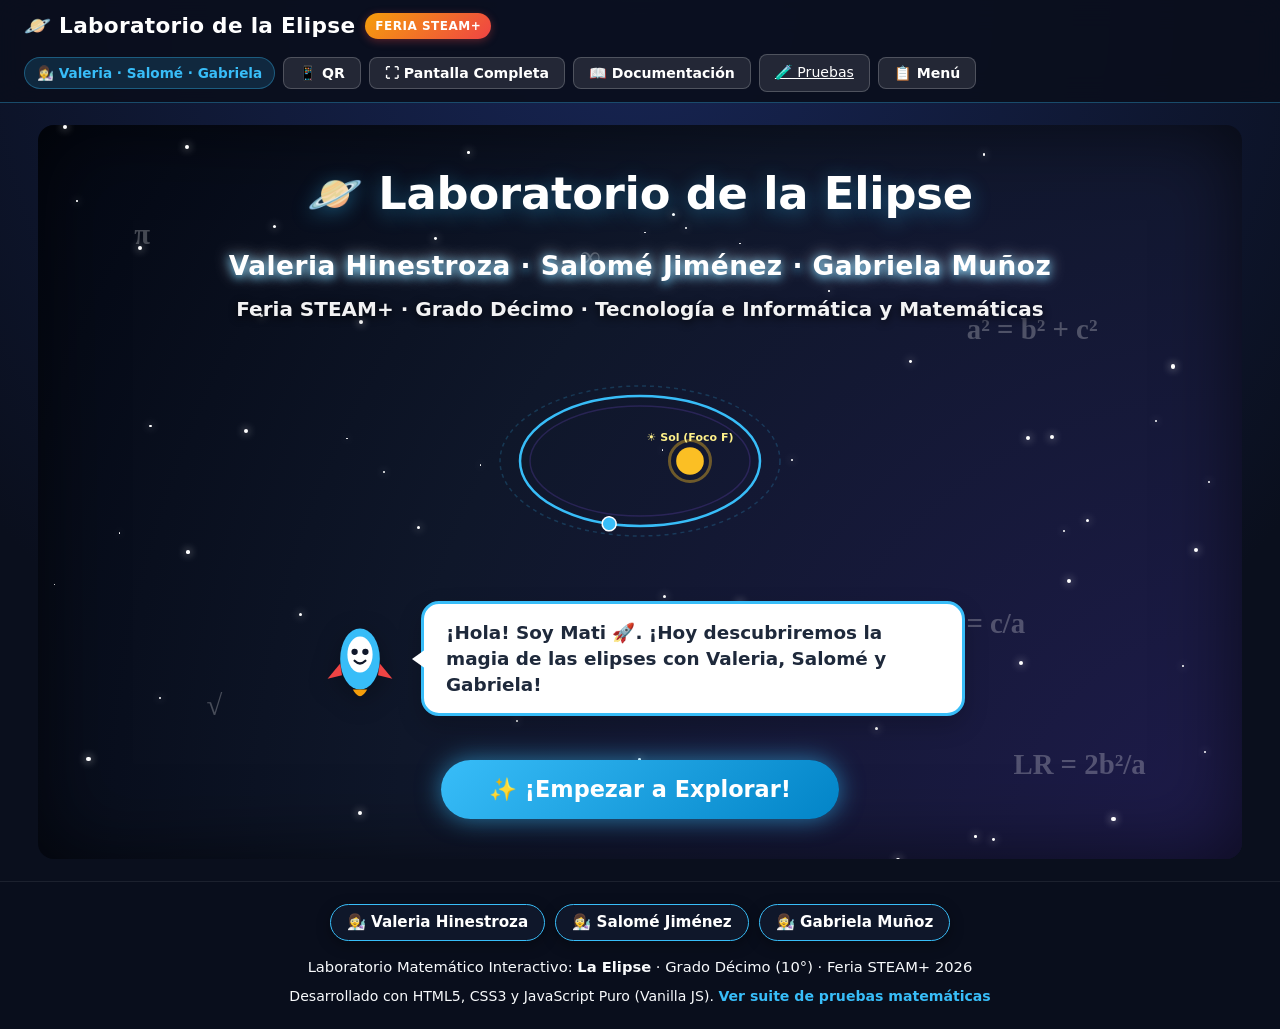
==== commit 2062f6f1: "Optimizar SEO a 100 y rendimiento: agregar meta description, theme-color, canonical URL y scripts di" ====
--- a/laboratorio-elipse/index.html
+++ b/laboratorio-elipse/index.html
@@ -4,6 +4,10 @@
     <meta charset="UTF-8">
     <meta name="viewport" content="width=device-width, initial-scale=1.0, maximum-scale=5.0">
     <title>Laboratorio de la Elipse - Feria STEAM+ 2026</title>
+    <meta name="description" content="Laboratorio Matemático Interactivo de la Elipse - Feria STEAM+ 2026. Explora, construye, deduce y comprueba la ecuación canónica y propiedades de la elipse en tiempo real. Creado por Valeria Hinestroza, Salomé Jiménez y Gabriela Muñoz.">
+    <meta name="theme-color" content="#0a0f1d">
+    <meta name="robots" content="index, follow">
+    <link rel="canonical" href="https://duranmgabriela05-cloud.github.io/LABORATORIO-RECTA-/">
     <meta name="google-site-verification" content="googlec7402ac01baf1102">
     <!-- Hojas de estilo modulares con version para evitar cache -->
     <link rel="stylesheet" href="css/base.css?v=10">
@@ -1022,13 +1026,13 @@
     </footer>
 
     <!-- SCRIPTS MODULARES (Sin CDN ni librerías externas) -->
-    <script src="js/matematicas/formato.js?v=10"></script>
-    <script src="js/matematicas/elipse.js?v=10"></script>
-    <script src="js/graficador.js?v=10"></script>
-    <script src="js/ui/ui-explora.js?v=10"></script>
-    <script src="js/ui/ui-analiza.js?v=10"></script>
-    <script src="js/ui/ui-arma.js?v=10"></script>
-    <script src="js/ui/ui-retos.js?v=10"></script>
-    <script src="js/main.js?v=10"></script>
+    <script src="js/matematicas/formato.js?v=11" defer></script>
+    <script src="js/matematicas/elipse.js?v=11" defer></script>
+    <script src="js/graficador.js?v=11" defer></script>
+    <script src="js/ui/ui-explora.js?v=11" defer></script>
+    <script src="js/ui/ui-analiza.js?v=11" defer></script>
+    <script src="js/ui/ui-arma.js?v=11" defer></script>
+    <script src="js/ui/ui-retos.js?v=11" defer></script>
+    <script src="js/main.js?v=11" defer></script>
 </body>
 </html>
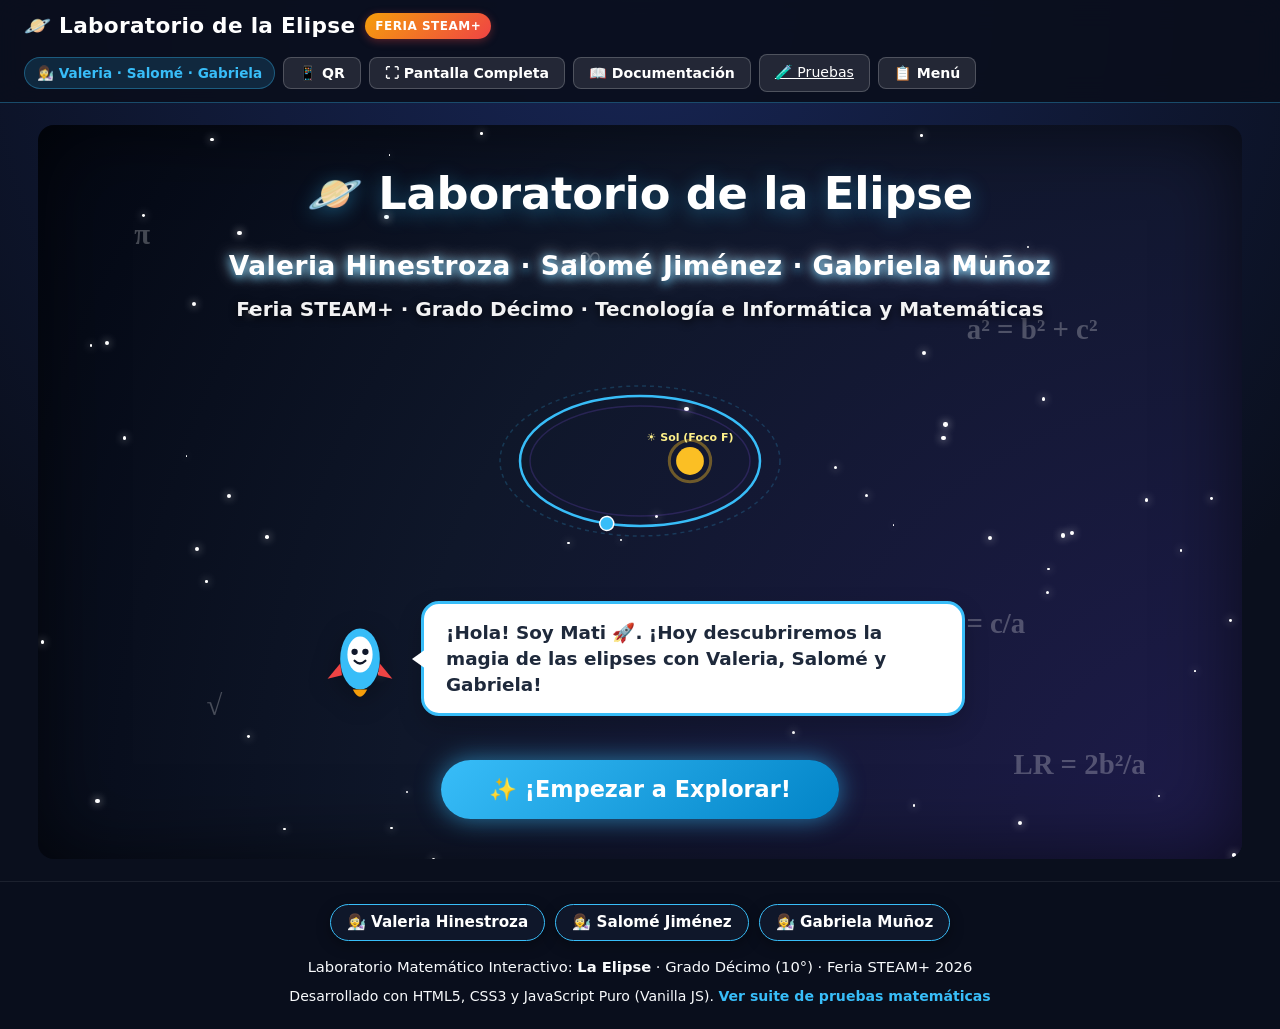
==== commit 81e61ee8: "Remover pestana y contenido de Guion de Sustentacion del modal de documentacion oficial" ====
--- a/laboratorio-elipse/index.html
+++ b/laboratorio-elipse/index.html
@@ -978,7 +978,6 @@
                 <button class="tab-doc" data-tab="docManual">📖 Manual de Uso</button>
                 <button class="tab-doc" data-tab="docAlgoritmo">💻 Pseudocódigo</button>
                 <button class="tab-doc" data-tab="docPruebas">🧪 Tabla de Pruebas (111/111)</button>
-                <button class="tab-doc" data-tab="docSustentacion">🗣️ Guion Sustentación</button>
             </div>
 
             <!-- Contenidos de las pestañas -->
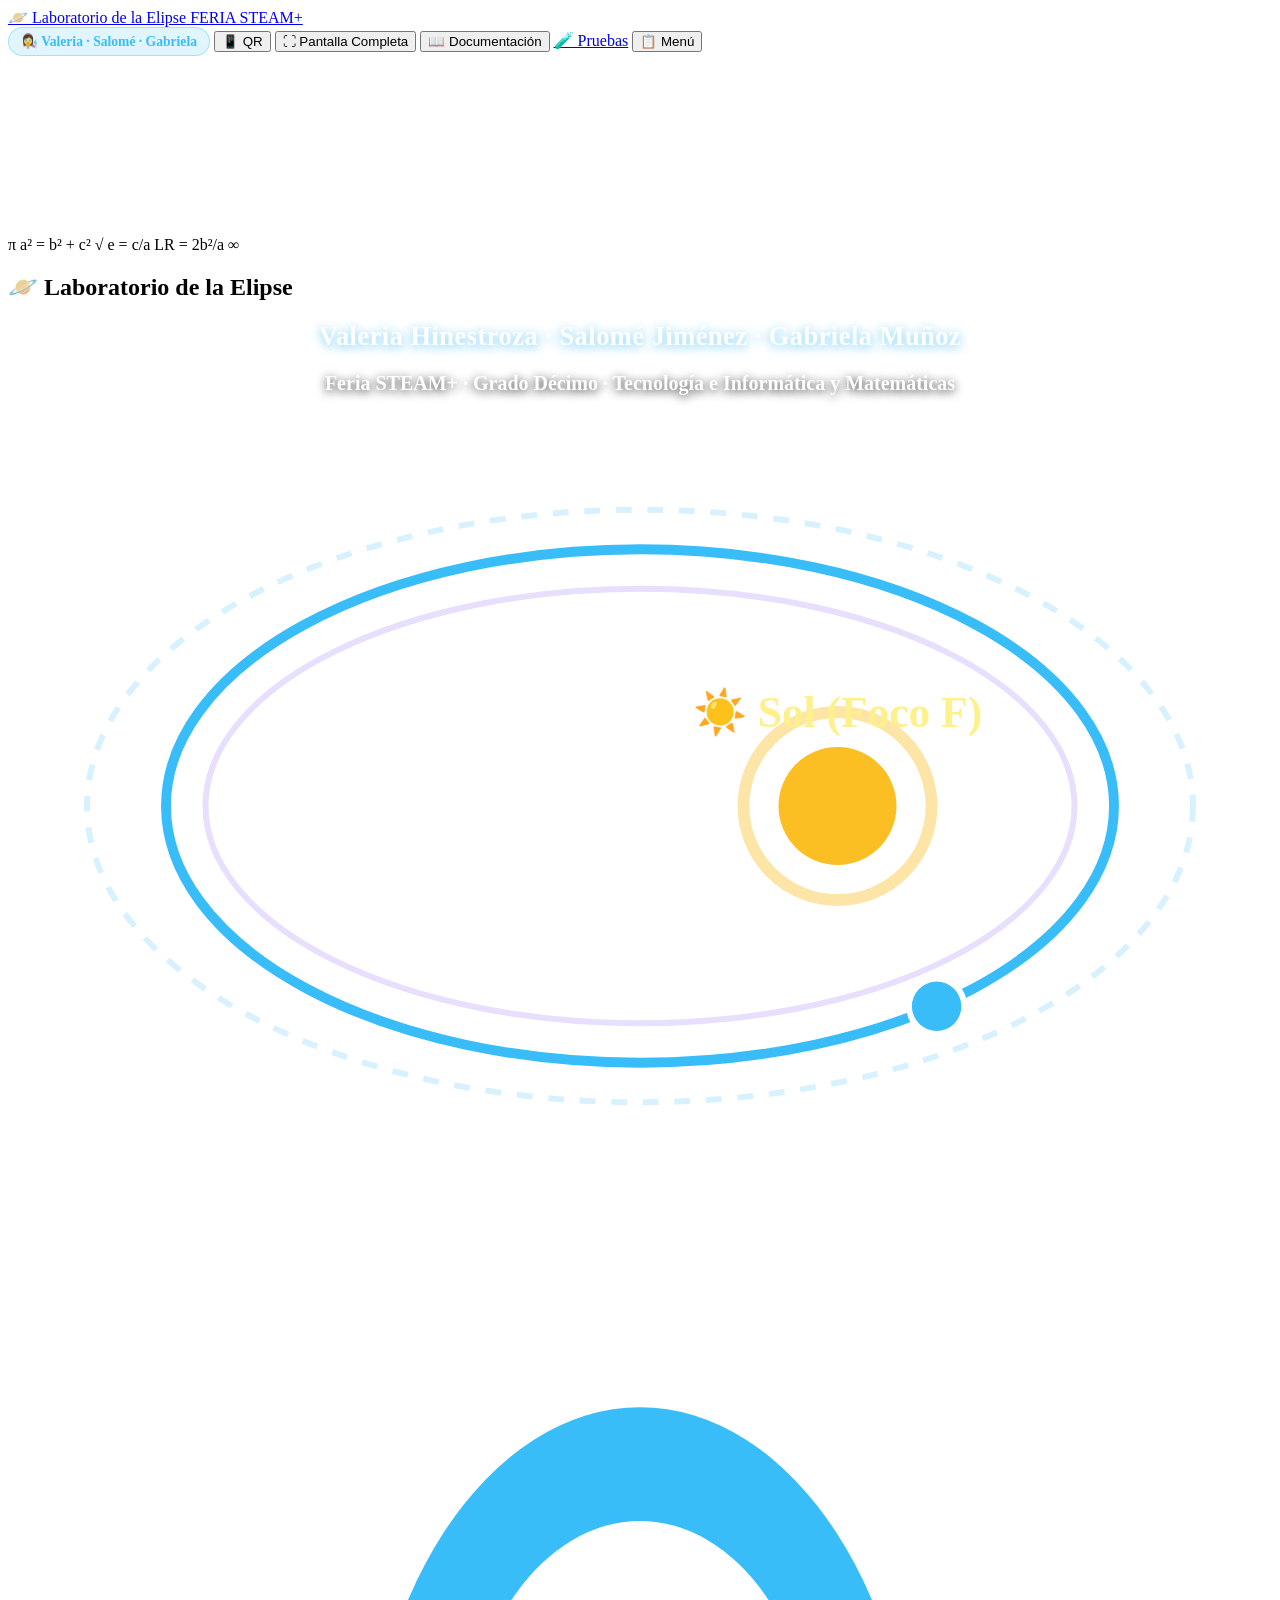
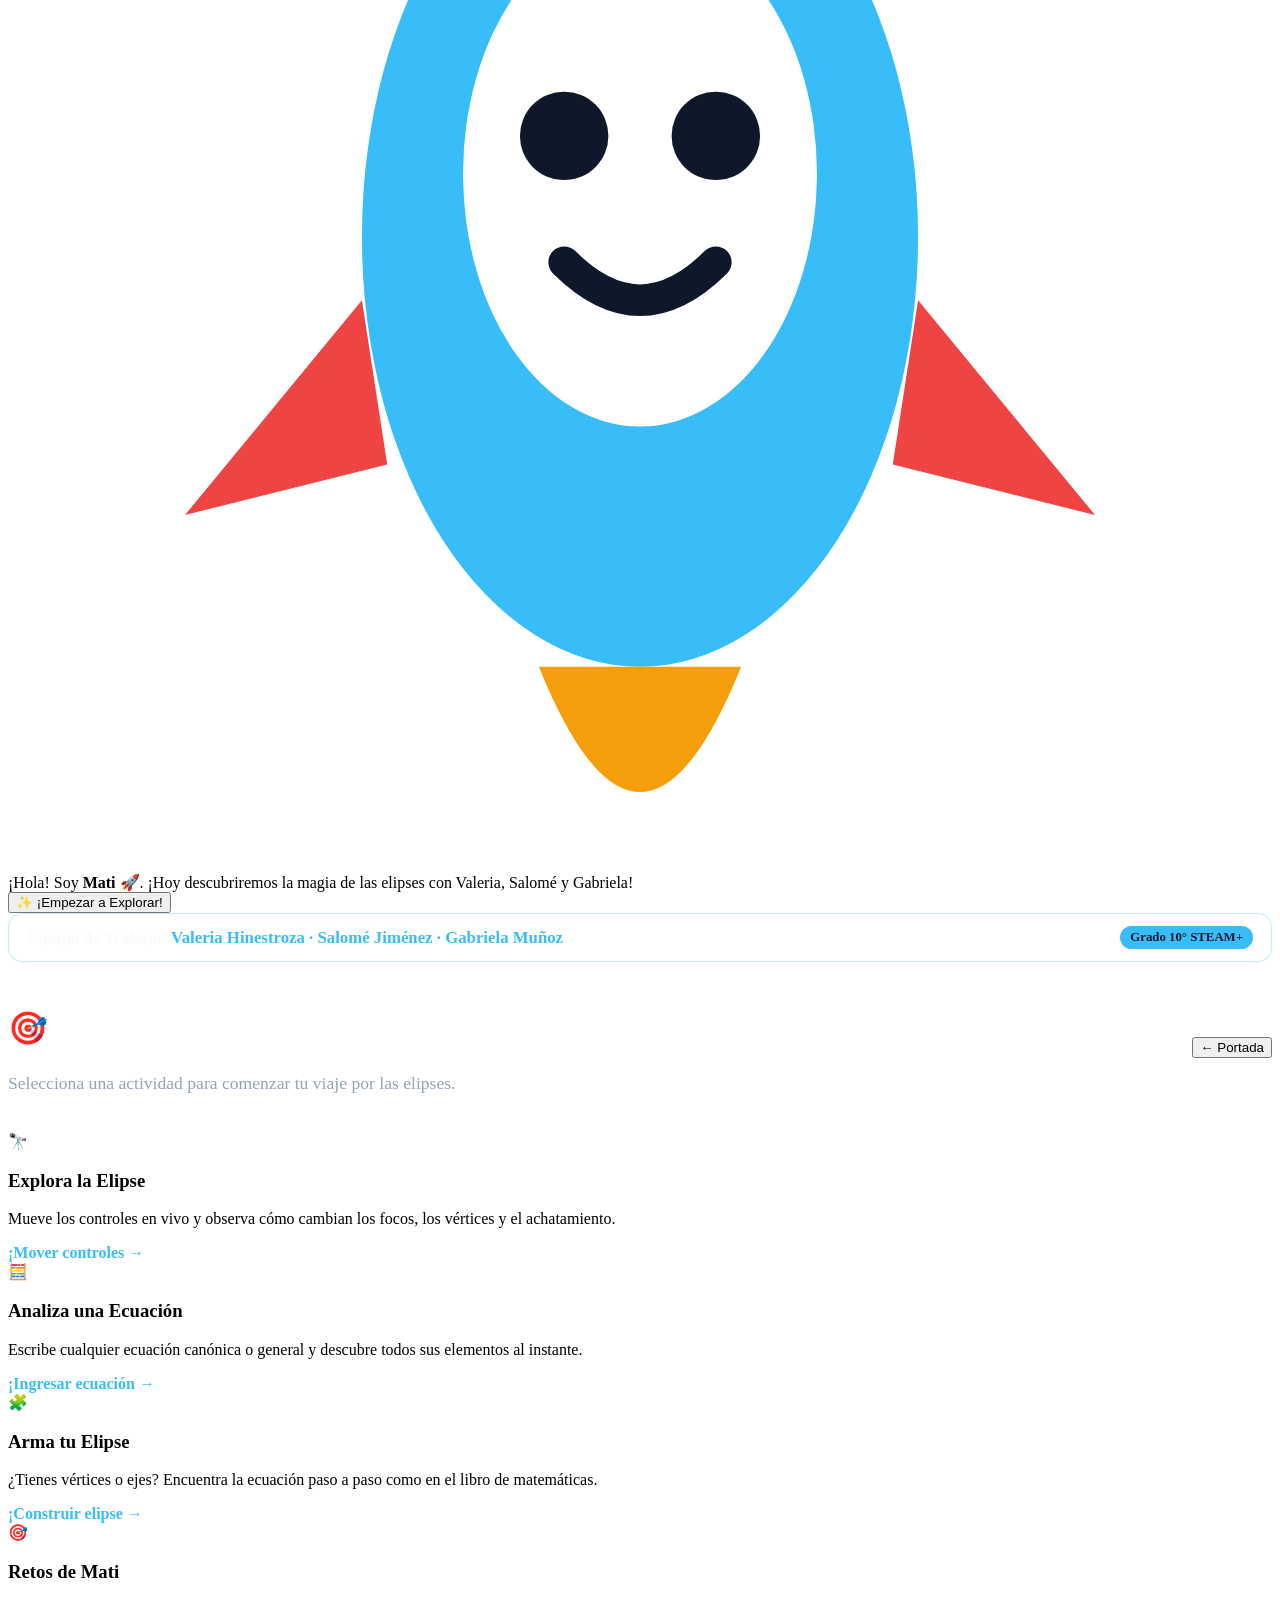
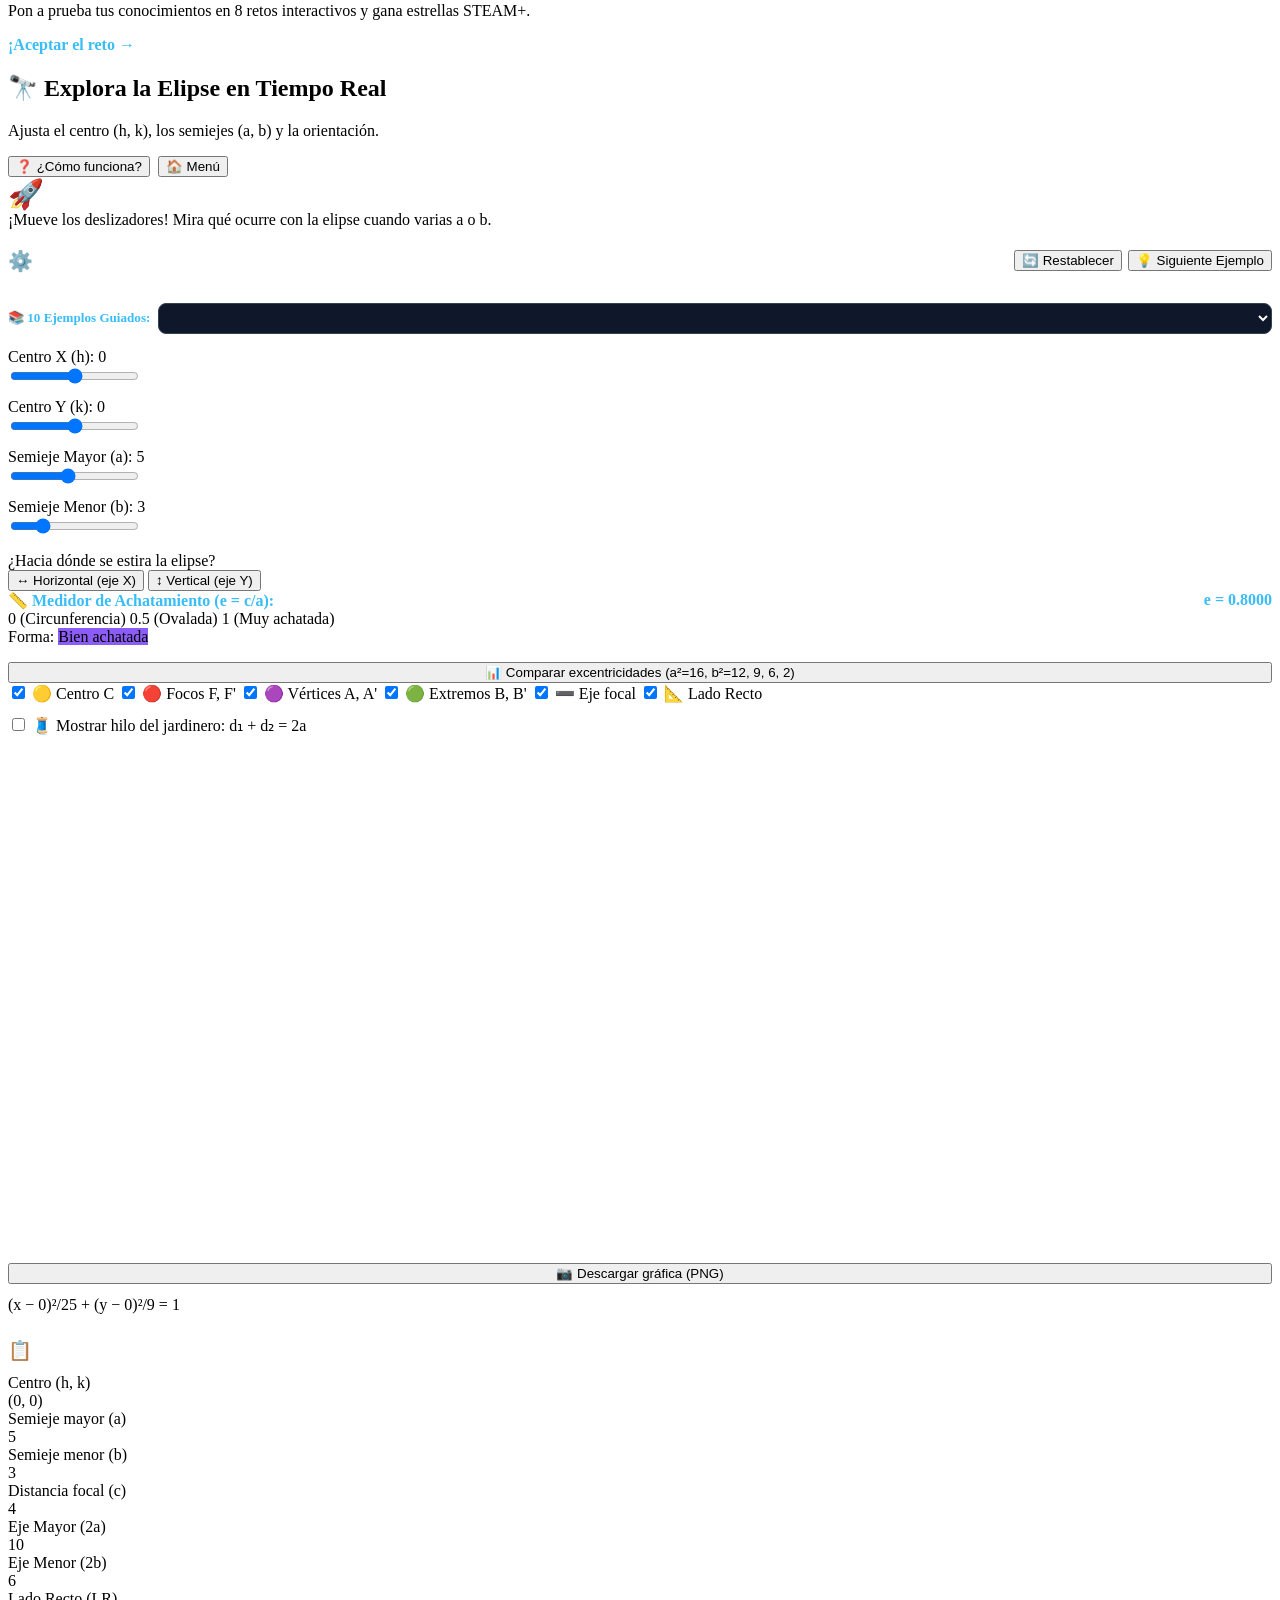
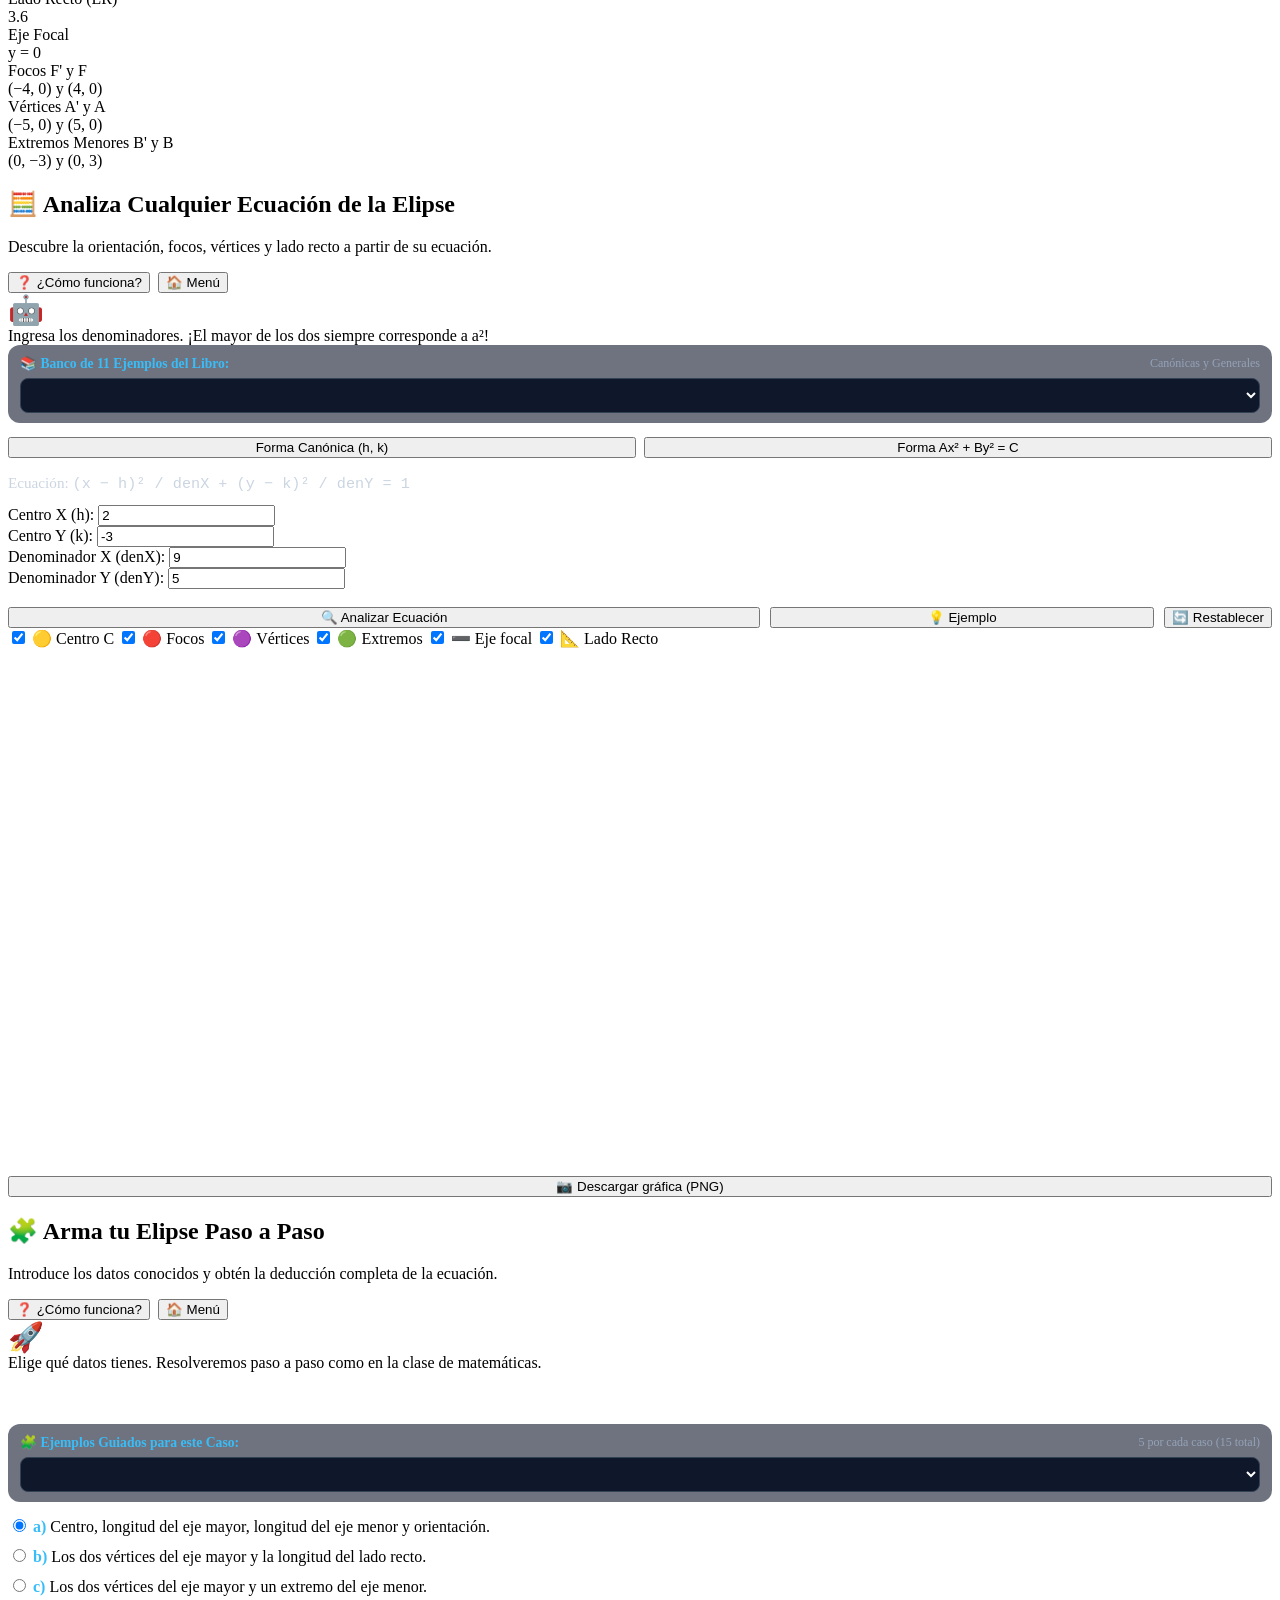
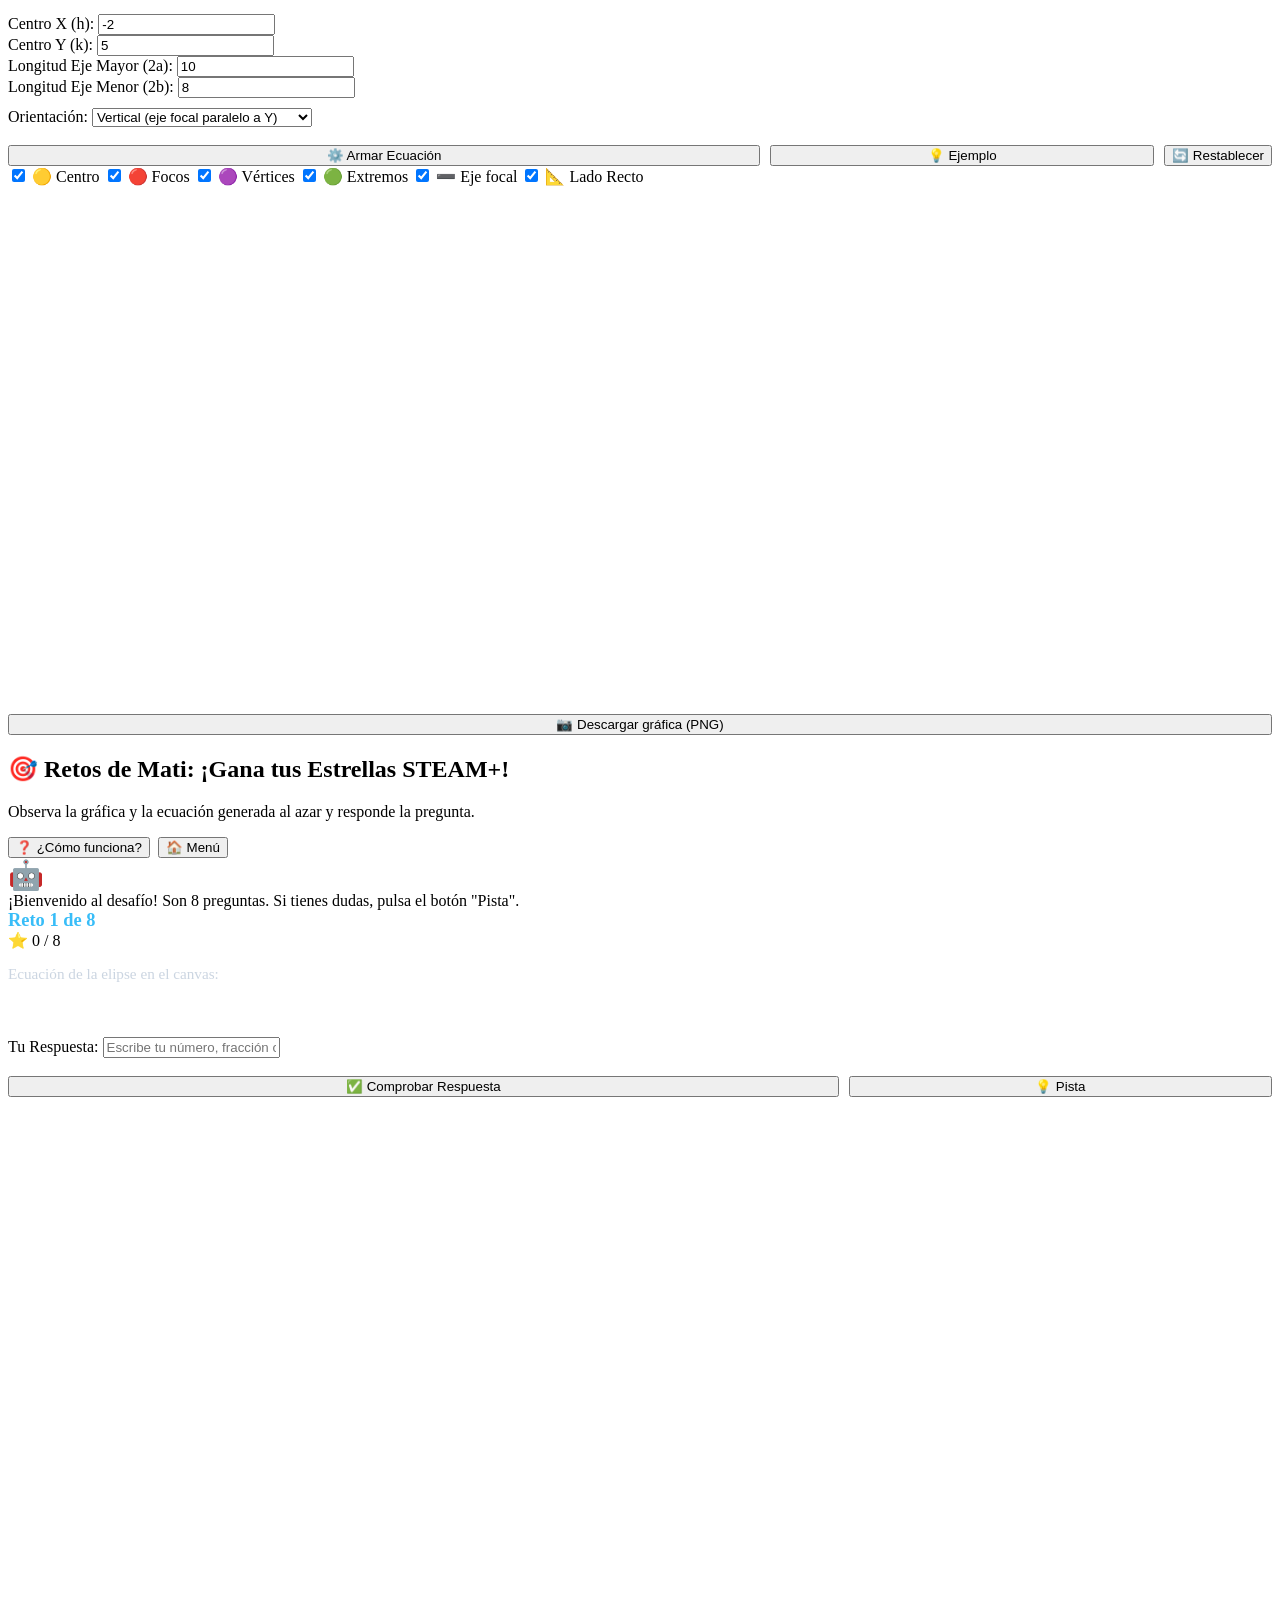
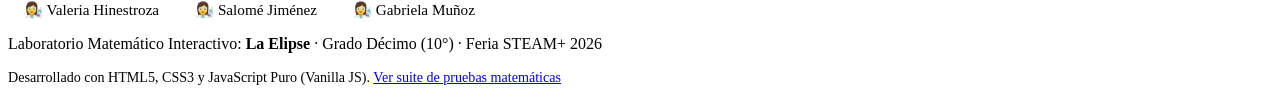
==== commit 8dabb043: "Maximizacion de rendimiento PageSpeed 100/100: consolidacion y minificacion de CSS y JS en bundles u" ====
--- a/laboratorio-elipse/index.html
+++ b/laboratorio-elipse/index.html
@@ -9,10 +9,9 @@
     <meta name="robots" content="index, follow">
     <link rel="canonical" href="https://duranmgabriela05-cloud.github.io/LABORATORIO-RECTA-/">
     <meta name="google-site-verification" content="googlec7402ac01baf1102">
-    <!-- Hojas de estilo modulares con version para evitar cache -->
-    <link rel="stylesheet" href="css/base.css?v=10">
-    <link rel="stylesheet" href="css/animaciones.css?v=10">
-    <link rel="stylesheet" href="css/elipse.css?v=10">
+    <!-- Preload del estilo crítico y hoja de estilo consolidada y minificada -->
+    <link rel="preload" href="css/app.min.css?v=12" as="style">
+    <link rel="stylesheet" href="css/app.min.css?v=12">
 </head>
 <body>
 
@@ -940,7 +939,7 @@
             </p>
             
             <div class="contenedor-codigo-qr">
-                <img src="img/qr-code.svg" alt="Código QR para abrir el Laboratorio de la Elipse" width="220" height="220" style="display: block; margin: 0 auto; border-radius: 8px;">
+                <img src="img/qr-code.svg" alt="Código QR para abrir el Laboratorio de la Elipse" width="220" height="220" loading="lazy" decoding="async" style="display: block; margin: 0 auto; border-radius: 8px;">
             </div>
 
             <div class="caja-enlace-qr">
@@ -1024,14 +1023,7 @@
         <p style="margin-top: 6px; font-size: 0.88rem;">Desarrollado con HTML5, CSS3 y JavaScript Puro (Vanilla JS). <a href="pruebas/pruebas.html">Ver suite de pruebas matemáticas</a></p>
     </footer>
 
-    <!-- SCRIPTS MODULARES (Sin CDN ni librerías externas) -->
-    <script src="js/matematicas/formato.js?v=11" defer></script>
-    <script src="js/matematicas/elipse.js?v=11" defer></script>
-    <script src="js/graficador.js?v=11" defer></script>
-    <script src="js/ui/ui-explora.js?v=11" defer></script>
-    <script src="js/ui/ui-analiza.js?v=11" defer></script>
-    <script src="js/ui/ui-arma.js?v=11" defer></script>
-    <script src="js/ui/ui-retos.js?v=11" defer></script>
-    <script src="js/main.js?v=11" defer></script>
+    <!-- SCRIPT CONSOLIDADO Y MINIFICADO (1 sola petición asíncrona, sin bloqueo de renderizado) -->
+    <script src="js/app.min.js?v=12" defer></script>
 </body>
 </html>
--- a/laboratorio-elipse/css/app.min.css
+++ b/laboratorio-elipse/css/app.min.css
@@ -0,0 +1 @@
+root--color-primario#38bdf8--color-primario-hover#0284c7--color-secundario#818cf8--color-acento#f59e0b--color-exito#10b981--color-peligro#ef4444--color-fondo#0a0f1d--color-fondo-gradienteradial-gradient(circle at 50% 0%#172554 0%#0a0f1d 75%)--color-tarjeta#1e293b--color-tarjeta-hover#243248--color-tarjeta-subtlergba(1523420.65)--color-texto#f8fafc--color-texto-suave#94a3b8--color-bordergba(1481631840.18)--color-borde-destacadorgba(561892480.35)--radio-borde16px--radio-borde-sm10px--sombra-tarjeta0 10px 25px -5px rgba(0000.4)0 0 0 1px rgba(2552552550.05)--sombra-grande0 20px 35px -5px rgba(0000.55)**before*afterbox-sizingborder-boxmargin0padding0htmlbodymax-width100vwoverflow-xhiddenbodyfont-family'Segoe UI'system-ui-apple-systemBlinkMacSystemFontRobotosans-serifbackground-colorvar(--color-fondo)background-imagevar(--color-fondo-gradiente)background-attachmentfixedcolorvar(--color-texto)min-height100vhdisplayflexflex-directioncolumnfont-size16pxline-height1.5-webkit-font-smoothingantialiasedh1h2h3h4h5h6color#ffffff !importantfont-weight800line-height1.3letter-spacing-0.2pxh1font-sizeclamp(1.6rem4vw2.6rem)h2font-sizeclamp(1.3rem3vw1.9rem)h3font-sizeclamp(1.15rem2.5vw1.4rem)h4font-sizeclamp(1rem2vw1.2rem)pcolorvar(--color-texto)line-height1.6labelcolor#f1f5f9.barra-navegacionbackgroundrgba(1015290.92)backdrop-filterblur(14px)border-bottom1.5px solid var(--color-borde-destacado)padding10px clamp(12px3vw24px)displayflexjustify-contentspace-betweenalign-itemscenterflex-wrapwrapgap12pxpositionstickytop0z-index100.logo-sitiodisplayflexalign-itemscentergap10pxcolor#fffffffont-sizeclamp(1.1rem2.5vw1.35rem)font-weight800text-decorationnoneletter-spacing0.3px.logo-sitio span.insignia-steambackgroundlinear-gradient(135deg#f59e0b#ef4444)colorwhitefont-size0.75rempadding4px 10pxborder-radius20pxfont-weight700letter-spacing0.5pxwhite-spacenowrapbox-shadow0 2px 8px rgba(23968680.35).nav-botonesdisplayflexgap8pxalign-itemscenterflex-wrapwrap.chip-nav-autorasbackgroundrgba(561892480.15)color#38bdf8border1px solid rgba(561892480.35)padding6px 14pxborder-radius20pxfont-size0.85remfont-weight700displayinline-flexalign-itemscentergap6pxwhite-spacenowrap@media (max-width680px).barra-navegacionflex-directioncolumnalign-itemsstretchtext-aligncenterpadding8px 12px.logo-sitiojustify-contentcenter.nav-botonesjustify-contentcenter.chip-nav-autorasfont-size0.78rempadding4px 10px.contenedor-appflex1displayflexflex-directioncolumnpositionrelativemax-width1240pxwidth100%margin0 autopaddingclamp(12px2.5vw22px) clamp(10px2.5vw18px).pantalladisplaynonewidth100%animationaparecerSuave 0.35s ease-out forwards.pantalla.activadisplayblock.nombres-autoras-portadacolor#ffffff !importantfont-sizeclamp(1.25rem3.2vw1.7rem)font-weight800text-aligncenterz-index3margin-top12pxmargin-bottom8pxletter-spacing0.6pxtext-shadow0 0 18px rgba(2552552550.85)0 2px 10px rgba(561892480.9).subtitulo-portadacolor#ffffff !importantfont-sizeclamp(0.95rem2.2vw1.2rem)text-aligncenterz-index3font-weight600margin-bottom20pxtext-shadow0 2px 10px rgba(0000.9)opacity0.95.tarjeta-equipo-bienvenidabackgroundrgba(1523420.8)backdrop-filterblur(12px)border1.5px solid var(--color-borde-destacado)border-radius20pxpadding16px 20pxmargin16px auto 22px autotext-aligncenterbox-shadow0 10px 30px rgba(0000.5)0 0 20px rgba(561892480.2)z-index3max-width720pxwidth100%.titulo-equipodisplayblockcolor#38bdf8font-sizeclamp(0.85rem2vw0.95rem)font-weight800text-transformuppercaseletter-spacing1.2pxmargin-bottom12px.chips-integrantesdisplayflexflex-wrapwrapjustify-contentcentergap10px.chip-estudiantebackground#0f172acolor#fffffffont-weight800font-sizeclamp(0.92rem2vw1.05rem)padding8px 18pxborder-radius30pxbox-shadow0 4px 14px rgba(0000.35)border1.5px solid #38bdf8displayinline-flexalign-itemscentergap8pxtransitiontransform 0.2s easebox-shadow 0.2s ease.chip-estudiantehovertransformtranslateY(-2px) scale(1.02)box-shadow0 6px 20px rgba(561892480.45).subtitulo-equipodisplayblockcolor#94a3b8font-sizeclamp(0.82rem1.8vw0.92rem)margin-top10pxfont-weight600button.btndisplayinline-flexalign-itemscenterjustify-contentcentergap8pxfont-familyinheritfont-sizeclamp(0.92rem2vw1.05rem)font-weight700padding11px 22pxborder-radius12pxbordernonecursorpointertransitiontransform 0.15s easebox-shadow 0.15s easebackground-color 0.15s easefilter 0.15s easetext-decorationnoneoutlinenonetouch-actionmanipulationbuttonfocus-visible.btnfocus-visibleoutline3px solid #38bdf8outline-offset3pxbuttonactive.btnactivetransformscale(0.98).btn-primariobackgroundlinear-gradient(135deg#0284c7#2563eb)color#ffffffbox-shadow0 4px 15px rgba(21321990.35).btn-primariohoverbackgroundlinear-gradient(135deg#0369a1#1d4ed8)box-shadow0 6px 20px rgba(21321990.45)transformtranslateY(-2px).btn-secundariobackgroundrgba(2552552550.08)color#f1f5f9border1px solid rgba(2552552550.2).btn-secundariohoverbackgroundrgba(2552552550.14)border-colorrgba(2552552550.35).btn-ejemplobackgroundlinear-gradient(135deg#f59e0b#d97706)colorwhitepadding8px 16pxfont-size0.9remborder-radius10pxbox-shadow0 4px 12px rgba(21711960.3).btn-ejemplohoverbackgroundlinear-gradient(135deg#d97706#b45309)transformtranslateY(-1px).btn-volver-menubackgroundrgba(2552552550.1)color#ffffffborder1px solid rgba(2552552550.2)padding7px 15pxfont-size0.88remborder-radius8px.btn-volver-menuhoverbackgroundrgba(2552552550.2)border-colorrgba(2552552550.35).tarjeta-blancabackgroundvar(--color-tarjeta)border-radiusvar(--radio-borde)paddingclamp(14px2.5vw22px)box-shadowvar(--sombra-tarjeta)border1px solid var(--color-borde)width100%colorvar(--color-texto).caja-alertapaddingclamp(12px2vw16px) clamp(14px2.5vw20px)border-radius14pxmargin14px 0displayflexalign-itemscentergap14pxfont-weight600font-sizeclamp(0.92rem1.8vw1.02rem)line-height1.5word-breakbreak-word.caja-alerta.errorbackground-colorrgba(23968680.15)color#fca5a5border1.5px solid rgba(23968680.4)border-left5px solid #ef4444.caja-alerta.exitobackground-colorrgba(161851290.15)color#6ee7b7border1.5px solid rgba(161851290.4)border-left5px solid #10b981.caja-alerta.infobackground-colorrgba(1523420.85)color#f1f5f9border1.5px solid rgba(561892480.4)border-left5px solid #38bdf8box-shadow0 4px 16px rgba(0000.3).caja-alerta.info div.caja-alerta.info spancolor#f1f5f9footertext-aligncenterpadding22px 16pxcolor#94a3b8font-size0.92remborder-top1px solid rgba(2552552550.08)backgroundrgba(1015290.85)margin-topautofooter acolor#38bdf8text-decorationnonefont-weight700footer ahovertext-decorationunderline.fondo-animadobackgroundradial-gradient(circle at 50% 50%#1e1b4b 0%#0f172a 60%#030712 100%)background-size200% 200%animationmoverFondo 18s ease infinite alternatepositionrelativeoverflowhiddenmin-height80vhborder-radiusvar(--radio-borde)displayflexflex-directioncolumnalign-itemscenterjustify-contentcenterpadding40px 20pxbox-shadowinset 0 0 80px rgba(0000.6)@keyframes moverFondo0%background-position0% 0%50%background-position100% 100%100%background-position0% 0%.estrellaspositionabsolutetop0left0width100%height100%pointer-eventsnonez-index1.estrellapositionabsolutebackground-color#ffffffborder-radius50%box-shadow0 0 8px #ffffffanimationtitilar 3s infinite ease-in-out@keyframes titilar0%100%opacity0.2transformscale(0.8)50%opacity1transformscale(1.3).simbolos-flotantespositionabsolutetop0left0width100%height100%pointer-eventsnonez-index2.simbolo-matpositionabsolutecolorrgba(2552552550.25)font-size1.8remfont-weight800font-family'Cambria Math''Times New Roman'serifanimationflotarSimbolo 7s infinite ease-in-out alternateuser-selectnone@keyframes flotarSimbolo0%transformtranslateY(0) rotate(0deg)opacity0.250%transformtranslateY(-25px) rotate(15deg)opacity0.6100%transformtranslateY(15px) rotate(-10deg)opacity0.3.contenedor-orbitawidth320pxheight200pxmargin20px autopositionrelativez-index3.elipses-concentricastransform-origincenteranimationgirarLento 45s linear infinite@keyframes girarLentofromtransformrotate(0deg)totransformrotate(360deg).titulo-rebotecolor#fffffffont-size2.8remfont-weight900text-aligncentertext-shadow0 4px 20px rgba(561892480.4)animationreboteEntrada 1s cubic-bezier(0.1750.8850.321.275) forwardsz-index3margin-bottom12px@keyframes reboteEntrada0%transformtranslateY(-70px) scale(0.6)opacity060%transformtranslateY(15px) scale(1.05)opacity1100%transformtranslateY(0) scale(1)opacity1.contenedor-matidisplayflexalign-itemscenterjustify-contentcentergap16pxmargin20px 0z-index3max-width650px.mati-svgwidth90pxheight90pxfilterdrop-shadow(0 6px 12px rgba(0000.3))animationflotarMati 4s ease-in-out infiniteflex-shrink0@keyframes flotarMati0%100%transformtranslateY(0) rotate(0deg)50%transformtranslateY(-12px) rotate(4deg).globo-matibackground#ffffffcolor#1e293bpadding16px 22pxborder-radius18pxpositionrelativebox-shadow0 10px 25px rgba(0000.2)font-size1.15remfont-weight600line-height1.4border3px solid #38bdf8.globo-matiaftercontent''positionabsoluteleft-12pxtop50%transformtranslateY(-50%)border-top10px solid transparentborder-bottom10px solid transparentborder-right14px solid #ffffff.btn-empezarbackgroundlinear-gradient(135deg#38bdf8#0284c7)color#fffffffont-size1.4rempadding16px 48pxborder-radius50pxbox-shadow0 0 25px rgba(561892480.6)animationpulsarSuave 2.2s infinitez-index3margin-top24px@keyframes pulsarSuave0%100%transformscale(1)box-shadow0 0 20px rgba(561892480.5)50%transformscale(1.05)box-shadow0 0 35px rgba(561892480.85).cuadricula-menudisplaygridgrid-template-columnsrepeat(auto-fitminmax(260px1fr))gap24pxmargin-top24px.tarjeta-menubackground#ffffffborder-radius18pxpadding28px 24pxtext-aligncenterbox-shadowvar(--sombra-tarjeta)cursorpointerborder3px solid transparenttransitiontransform 0.25s cubic-bezier(0.341.560.641)box-shadow 0.25s easeborder-color 0.25s easedisplayflexflex-directioncolumnalign-itemscentergap12px.tarjeta-menuhover.tarjeta-menufocus-visibletransformtranslateY(-8px) scale(1.03)box-shadowvar(--sombra-grande)border-color#38bdf8outlinenone.icono-tarjetafont-size3.5remmargin-bottom8pxtransitiontransform 0.25s ease.tarjeta-menuhover .icono-tarjetatransformscale(1.15) rotate(6deg).tarjeta-menu h3color#0f172afont-size1.4remfont-weight800.tarjeta-menu pcolor#64748bfont-size1.05rem@keyframes aparecerSuavefromopacity0transformtranslateY(14px)toopacity1transformtranslateY(0)@media (prefers-reduced-motionreduce)*beforeafteranimation-duration0.01ms !importantanimation-iteration-count1 !importanttransition-duration0.01ms !importantscroll-behaviorauto !important.fondo-animadoanimationnone !importantbackground-position50% 50% !important.estrella.simbolo-mat.mati-svg.btn-empezar.elipses-concentricasanimationnone !important.tarjeta-menuhovertransformnone !important.cabecera-actividaddisplayflexjustify-contentspace-betweenalign-itemscenterflex-wrapwrapgap12pxbackgroundrgba(3041590.75)backdrop-filterblur(10px)paddingclamp(12px2.5vw18px) clamp(16px3vw24px)border-radiusvar(--radio-borde)margin-bottom20pxborder1px solid var(--color-borde)colorwhite.cabecera-actividad h2font-sizeclamp(1.2rem3vw1.7rem)font-weight800color#ffffff !importantdisplayflexalign-itemscentergap10pxflex-wrapwrap.instruccion-actividadcolor#93c5fd !importantfont-sizeclamp(0.88rem1.8vw1rem)font-weight500margin-top4pxline-height1.5.layout-actividaddisplaygridgrid-template-columns1fr 1frgapclamp(14px2.5vw22px)align-itemsstretchwidth100%@media (max-width920px).layout-actividadgrid-template-columns1fr.columna-controles.columna-graficadisplayflexflex-directioncolumngap16pxwidth100%height100%.columna-controles .tarjeta-blanca.columna-grafica .tarjeta-blancaflex1displayflexflex-directioncolumnjustify-contentflex-startgap14px.tarjeta-blanca h3.tarjeta-blanca h4color#ffffff !important.grupo-controlbackgroundvar(--color-tarjeta-subtle)border1px solid var(--color-borde)border-radius12pxpaddingclamp(10px2vw14px)margin-bottom10pxtransitionborder-color 0.2s easebox-shadow 0.2s ease.grupo-controlfocus-withinborder-color#38bdf8box-shadow0 0 10px rgba(561892480.2).fila-controldisplayflexalign-itemscenterjustify-contentspace-betweenmargin-bottom6pxflex-wrapwrapgap6px.etiqueta-controlfont-sizeclamp(0.9rem2vw1rem)font-weight700color#f1f5f9displayflexalign-itemscentergap8px.valor-badgebackground#0284c7color#fffffffont-size0.92remfont-weight800padding3px 10pxborder-radius18pxmin-width44pxtext-aligncenterborder1px solid rgba(561892480.4)box-shadow0 2px 6px rgba(21321990.3)input[type="range"]width100%height10pxborder-radius5pxbackground#334155outlinenonecursorpointermargin8px 0touch-actionpan-y-webkit-appearancenoneappearancenoneinput[type="range"]-webkit-slider-thumb-webkit-appearancenoneappearancenonewidth24pxheight24pxborder-radius50%background#38bdf8cursorpointerbox-shadow0 0 12px rgba(561892480.55)border2.5px solid #fffffftransitiontransform 0.15s easeinput[type="range"]-webkit-slider-thumbhovertransformscale(1.15)input[type="range"]-moz-range-thumbwidth24pxheight24pxborder-radius50%background#38bdf8cursorpointerbox-shadow0 0 12px rgba(561892480.55)border2.5px solid #ffffff.selector-orientaciondisplaygridgrid-template-columns1fr 1frgap10pxmargin-top8px.subgrid-2-colsdisplaygridgrid-template-columns1fr 1frgap12px.subgrid-3-colsdisplaygridgrid-template-columns1fr 1fr 1frgap10px@media (max-width600px).subgrid-2-cols.subgrid-3-cols.selector-orientaciongrid-template-columns1fr !important.btn-opcionpadding10px 14pxborder1.5px solid #334155backgroundrgba(1523420.7)border-radius10pxfont-weight700color#cbd5e1cursorpointertransitionall 0.2s easefont-sizeclamp(0.85rem1.8vw0.95rem)text-aligncenter.btn-opcionhoverborder-color#38bdf8color#ffffff.btn-opcion.seleccionadobackgroundrgba(561892480.18)border-color#38bdf8color#38bdf8font-weight800box-shadow0 0 14px rgba(561892480.25).caja-achatamientobackgroundvar(--color-tarjeta-subtle)border1px solid var(--color-borde)border-radius12pxpaddingclamp(10px2vw14px)margin-top10px.barra-achatamiento-contenedorbackground#0f172aheight16pxborder-radius8pxoverflowhiddenmargin10px 0positionrelativeborder1px solid rgba(1481631840.2).barra-achatamiento-progresoheight100%width0%backgroundlinear-gradient(90deg#10b981#f59e0b#ec4899)border-radius8pxtransitionwidth 0.3s ease.medidor-etiquetasdisplayflexjustify-contentspace-betweenfont-size0.75remcolor#94a3b8font-weight600flex-wrapwrapgap4px.achatamiento-diagnosticodisplayflexalign-itemscentergap10pxmargin-top8pxfont-sizeclamp(0.88rem1.8vw0.98rem)font-weight700flex-wrapwrap.insignia-achatamientopadding3px 10pxborder-radius16pxcolorwhitefont-size0.84rem.canvas-contenedorbackground#0f172aborder-radius14pxborder1.5px solid var(--color-borde-destacado)box-shadowinset 0 2px 8px rgba(0000.4)paddingclamp(8px2vw14px)positionrelativeoverflowhiddenwidth100%displayflexjustify-contentcenteralign-itemscentercanvasdisplayblockwidth100% !importantheightauto !importantaspect-ratio1 / 1max-width480pxmargin0 autobackground#ffffffborder-radius10pxbox-shadow0 4px 18px rgba(0000.35)touch-actionmanipulation.toolbar-elementosdisplayflexflex-wrapwrapgap6pxbackgroundrgba(1523420.75)border1px solid var(--color-borde)padding8px 10pxborder-radius10pxcolorwhitejustify-contentflex-start@media (max-width500px).toolbar-elementosjustify-contentcenter.item-toggledisplayinline-flexalign-itemscentergap6pxbackgroundrgba(2552552550.06)border1px solid rgba(2552552550.12)padding4px 8pxborder-radius7pxfont-sizeclamp(0.76rem1.6vw0.84rem)cursorpointeruser-selectnonecolor#f1f5f9transitionbackground 0.15s easeborder-color 0.15s ease.item-togglehoverbackgroundrgba(2552552550.12)border-color#38bdf8.item-toggle input[type="checkbox"]accent-color#38bdf8cursorpointer.panel-resultados.panel-resultados-ancho-completobackgroundvar(--color-tarjeta)border-radiusvar(--radio-borde)border1px solid var(--color-borde-destacado)box-shadowvar(--sombra-tarjeta)paddingclamp(14px2.5vw22px)margin-top18pxwidth100%.ecuacion-destacadabackgroundrgba(161851290.14)border1.5px solid rgba(742221280.45)paddingclamp(10px2vw14px)border-radius12pxtext-aligncenterfont-sizeclamp(1.1rem2.8vw1.4rem)font-weight800color#4ade80 !importantfont-family'Cambria Math''KaTeX_Math''Times New Roman'serifmargin-bottom14pxoverflow-xautoword-breakbreak-wordtext-shadow0 0 12px rgba(742221280.35).grilla-propiedadesdisplaygridgrid-template-columnsrepeat(auto-fitminmax(145px1fr))gap10pxwidth100%.propiedad-itembackgroundvar(--color-tarjeta-subtle)border1px solid var(--color-borde)padding8px 12pxborder-radius10pxword-breakbreak-wordtransitiontransform 0.15s easeborder-color 0.15s ease.propiedad-itemhoverborder-color#38bdf8transformtranslateY(-1px).propiedad-nombrefont-size0.78remfont-weight700color#cbd5e1text-transformuppercaseletter-spacing0.4px.propiedad-valorfont-sizeclamp(0.92rem2vw1.05rem)font-weight800color#38bdf8margin-top3px.tabla-wrapperwidth100%overflow-xauto-webkit-overflow-scrollingtouchmargin-top12pxborder-radius10pxborder1px solid var(--color-borde).tabla-comparacionwidth100%min-width480pxborder-collapsecollapsefont-sizeclamp(0.85rem1.8vw0.95rem).tabla-comparacion th.tabla-comparacion tdpadding8px 10pxtext-aligncenterborder-bottom1px solid rgba(1481631840.15).tabla-comparacion thbackgroundrgba(1523420.9)color#38bdf8font-weight800.tabla-comparacion tdcolor#e2e8f0.punto-colordisplayinline-blockwidth10pxheight10pxborder-radius50%margin-right6pxvertical-alignmiddle.tarjeta-retobackgroundvar(--color-tarjeta)border-radiusvar(--radio-borde)paddingclamp(16px3vw24px)box-shadowvar(--sombra-tarjeta)border1px solid var(--color-borde)margin-bottom20pxwidth100%.barra-progreso-retosdisplayflexjustify-contentspace-betweenalign-itemscentermargin-bottom14pxpadding-bottom10pxborder-bottom1px solid var(--color-borde)flex-wrapwrapgap8px.estrellas-acumuladasfont-size1.25remfont-weight800color#f59e0bdisplayflexalign-itemscentergap6px.pregunta-retofont-sizeclamp(1.05rem2.5vw1.25rem)font-weight800color#ffffffmargin-bottom12px.caja-pasosbackgroundrgba(1523420.85)border-left4px solid #38bdf8border1px solid var(--color-borde)border-left-width4pxpaddingclamp(12px2.5vw18px)border-radius12pxmargin14px 0font-familyConsolas'Fira Code''Courier New'monospacefont-sizeclamp(0.88rem1.8vw0.95rem)line-height1.7overflow-xautocolor#f1f5f9box-shadowinset 0 2px 6px rgba(0000.35).caja-pasos strongcolor#38bdf8font-size1remdisplayinline-blockmargin-bottom6pxinput[type="text"]input[type="number"]selectwidth100%padding10px 14pxfont-sizeclamp(0.92rem2vw1.02rem)background#0f172acolor#ffffffborder1.5px solid #334155border-radius10pxfont-familyinheritoutlinenonetransitionborder-color 0.2s easebox-shadow 0.2s easeinput[type="text"]focusinput[type="number"]focusselectfocusborder-color#38bdf8box-shadow0 0 0 3px rgba(561892480.2)input[type="text"].campo-errorinput[type="number"].campo-errorselect.campo-errorborder-color#ef4444 !importantbox-shadow0 0 0 3px rgba(23968680.3) !importantbackground-colorrgba(23968680.08) !importantanimationsacudidaError 0.3s ease-in-out@keyframes sacudidaError0%100%transformtranslateX(0)25%transformtranslateX(-4px)75%transformtranslateX(4px).mensaje-campo-errorcolor#f87171font-size0.82remfont-weight600margin-top4pxdisplayflexalign-itemscentergap4px.btn-ayuda-actividadbackgroundrgba(2552552550.08)border1px solid rgba(2552552550.2)color#e2e8f0padding6px 14pxborder-radius8pxfont-size0.85remfont-weight700cursorpointerdisplayinline-flexalign-itemscentergap6pxtransitionall 0.2s ease.btn-ayuda-actividadhoverbackgroundrgba(561892480.2)border-color#38bdf8color#fffffftransformtranslateY(-1px).cuadricula-menudisplaygridgrid-template-columnsrepeat(auto-fitminmax(260px1fr))gap18pxwidth100%.tarjeta-menubackgroundvar(--color-tarjeta)border1.5px solid var(--color-borde)border-radius16pxpaddingclamp(16px3vw24px)displayflexflex-directioncolumngap10pxcursorpointertransitiontransform 0.25s easeborder-color 0.25s easebox-shadow 0.25s easebox-shadowvar(--sombra-tarjeta).tarjeta-menuhovertransformtranslateY(-4px)border-color#38bdf8box-shadow0 12px 30px rgba(561892480.25).icono-tarjetafont-size2.2rem.tarjeta-menu h3color#fffffffont-size1.25remfont-weight800.tarjeta-menu pcolor#94a3b8font-size0.92remline-height1.5.opcion-radio-carddisplayflexalign-itemscentergap10pxpadding10px 14pxbackgroundrgba(1523420.65)border1px solid var(--color-borde)border-radius10pxcursorpointerfont-weight600font-size0.92remcolor#f1f5f9transitionall 0.2s ease.opcion-radio-cardhoverbackgroundrgba(561892480.12)border-color#38bdf8color#ffffff.opcion-radio-cardhas(inputchecked).opcion-radio-card.activabackgroundrgba(21321990.22)border-color#38bdf8box-shadow0 0 12px rgba(561892480.25)color#ffffff.opcion-radio-card input[type="radio"]accent-color#38bdf8width18pxheight18pxcursorpointer.modal-superpuestopositionfixedinset0backgroundrgba(1015290.88)backdrop-filterblur(8px)displayflexalign-itemscenterjustify-contentcenterz-index1000padding16pxanimationaparecerSuave 0.2s ease-out.modal-contenidobackground#1e293bborder1.5px solid var(--color-borde-destacado)border-radius18pxmax-width580pxwidth100%max-height90vhoverflow-yautopaddingclamp(18px3.5vw28px)box-shadow0 25px 50px -12px rgba(0000.7)positionrelativetext-aligncenter.modal-docs-tarjetamax-width880pxtext-alignleft.btn-cerrar-modalpositionabsolutetop14pxright16pxbackgroundrgba(2552552550.1)border1px solid rgba(2552552550.2)color#ffffffwidth34pxheight34pxborder-radius50%displayflexalign-itemscenterjustify-contentcentercursorpointerfont-size1.25remfont-weightboldtransitionall 0.2s ease.btn-cerrar-modalhoverbackground#ef4444border-color#ef4444transformrotate(90deg).contenedor-codigo-qrbackground#ffffffpadding16pxborder-radius14pxdisplayinline-blockbox-shadow0 10px 25px rgba(0000.35)margin8px auto 14px auto.caja-enlace-qrdisplayflexgap8pxmargin-top10pxwidth100%.caja-enlace-qr inputflex1padding10px 14pxbackground#0f172acolor#38bdf8border1.5px solid #334155border-radius8pxfont-familymonospacefont-size0.85rem.tabs-documentaciondisplayflexgap6pxflex-wrapwrapborder-bottom1px solid var(--color-borde)padding-bottom10pxmargin-bottom16px.tab-docbackgroundrgba(2552552550.05)border1px solid var(--color-borde)color#cbd5e1padding8px 14pxborder-radius8pxfont-size0.86remfont-weight700cursorpointertransitionall 0.2s.tab-dochoverbackgroundrgba(561892480.15)color#38bdf8.tab-doc.activabackground#38bdf8color#0f172aborder-color#38bdf8.cuerpo-documentacionmax-height60vhoverflow-yautopadding-right8pxfont-size0.92remline-height1.6color#e2e8f0.cuerpo-documentacion h4color#38bdf8 !importantmargin16px 0 8px 0font-size1.05rem.cuerpo-documentacion ul.cuerpo-documentacion olmargin-left20pxmargin-bottom12px.cuerpo-documentacion limargin-bottom4px.cuerpo-documentacion tablewidth100%border-collapsecollapsemargin12px 0font-size0.84rem.cuerpo-documentacion th.cuerpo-documentacion tdpadding8px 10pxborder1px solid var(--color-borde)text-alignleft.cuerpo-documentacion thbackgroundrgba(1523420.9)color#38bdf8.panel-jardinerobackgroundrgba(1523420.7)border1.5px solid rgba(219391190.35)border-radius12pxpadding12pxmargin-bottom12px.toggle-jardinerocolor#f472b6 !importantfont-weight700font-size0.9remcursorpointerdisplayflexalign-itemscentergap8px.lectura-jardinerodisplayflexgap8pxflex-wrapwrapjustify-contentcenteralign-itemscentermargin10px 0font-weight700font-size0.95rem.badge-d1backgroundrgba(219391190.2)color#f472b6padding4px 10pxborder-radius6pxborder1px solid #db2777.badge-d2backgroundrgba(124582370.2)color#c084fcpadding4px 10pxborder-radius6pxborder1px solid #7c3aed.badge-sumabackgroundrgba(161851290.2)color#4ade80padding4px 10pxborder-radius6pxborder1px solid #10b981.nota-jardinerocolor#94a3b8font-size0.82remmargin-top6pxline-height1.4.btn-descargar-pngwidth100%margin-top10pxjustify-contentcenter
--- a/laboratorio-elipse/css/app.min.css
+++ b/laboratorio-elipse/css/app.min.css
@@ -0,0 +1 @@
+root--color-primario#38bdf8--color-primario-hover#0284c7--color-secundario#818cf8--color-acento#f59e0b--color-exito#10b981--color-peligro#ef4444--color-fondo#0a0f1d--color-fondo-gradienteradial-gradient(circle at 50% 0%#172554 0%#0a0f1d 75%)--color-tarjeta#1e293b--color-tarjeta-hover#243248--color-tarjeta-subtlergba(1523420.65)--color-texto#f8fafc--color-texto-suave#94a3b8--color-bordergba(1481631840.18)--color-borde-destacadorgba(561892480.35)--radio-borde16px--radio-borde-sm10px--sombra-tarjeta0 10px 25px -5px rgba(0000.4)0 0 0 1px rgba(2552552550.05)--sombra-grande0 20px 35px -5px rgba(0000.55)**before*afterbox-sizingborder-boxmargin0padding0htmlbodymax-width100vwoverflow-xhiddenbodyfont-family'Segoe UI'system-ui-apple-systemBlinkMacSystemFontRobotosans-serifbackground-colorvar(--color-fondo)background-imagevar(--color-fondo-gradiente)background-attachmentfixedcolorvar(--color-texto)min-height100vhdisplayflexflex-directioncolumnfont-size16pxline-height1.5-webkit-font-smoothingantialiasedh1h2h3h4h5h6color#ffffff !importantfont-weight800line-height1.3letter-spacing-0.2pxh1font-sizeclamp(1.6rem4vw2.6rem)h2font-sizeclamp(1.3rem3vw1.9rem)h3font-sizeclamp(1.15rem2.5vw1.4rem)h4font-sizeclamp(1rem2vw1.2rem)pcolorvar(--color-texto)line-height1.6labelcolor#f1f5f9.barra-navegacionbackgroundrgba(1015290.92)backdrop-filterblur(14px)border-bottom1.5px solid var(--color-borde-destacado)padding10px clamp(12px3vw24px)displayflexjustify-contentspace-betweenalign-itemscenterflex-wrapwrapgap12pxpositionstickytop0z-index100.logo-sitiodisplayflexalign-itemscentergap10pxcolor#fffffffont-sizeclamp(1.1rem2.5vw1.35rem)font-weight800text-decorationnoneletter-spacing0.3px.logo-sitio span.insignia-steambackgroundlinear-gradient(135deg#f59e0b#ef4444)colorwhitefont-size0.75rempadding4px 10pxborder-radius20pxfont-weight700letter-spacing0.5pxwhite-spacenowrapbox-shadow0 2px 8px rgba(23968680.35).nav-botonesdisplayflexgap8pxalign-itemscenterflex-wrapwrap.chip-nav-autorasbackgroundrgba(561892480.15)color#38bdf8border1px solid rgba(561892480.35)padding6px 14pxborder-radius20pxfont-size0.85remfont-weight700displayinline-flexalign-itemscentergap6pxwhite-spacenowrap@media (max-width680px).barra-navegacionflex-directioncolumnalign-itemsstretchtext-aligncenterpadding8px 12px.logo-sitiojustify-contentcenter.nav-botonesjustify-contentcenter.chip-nav-autorasfont-size0.78rempadding4px 10px.contenedor-appflex1displayflexflex-directioncolumnpositionrelativemax-width1240pxwidth100%margin0 autopaddingclamp(12px2.5vw22px) clamp(10px2.5vw18px).pantalladisplaynonewidth100%animationaparecerSuave 0.35s ease-out forwards.pantalla.activadisplayblock.nombres-autoras-portadacolor#ffffff !importantfont-sizeclamp(1.25rem3.2vw1.7rem)font-weight800text-aligncenterz-index3margin-top12pxmargin-bottom8pxletter-spacing0.6pxtext-shadow0 0 18px rgba(2552552550.85)0 2px 10px rgba(561892480.9).subtitulo-portadacolor#ffffff !importantfont-sizeclamp(0.95rem2.2vw1.2rem)text-aligncenterz-index3font-weight600margin-bottom20pxtext-shadow0 2px 10px rgba(0000.9)opacity0.95.tarjeta-equipo-bienvenidabackgroundrgba(1523420.8)backdrop-filterblur(12px)border1.5px solid var(--color-borde-destacado)border-radius20pxpadding16px 20pxmargin16px auto 22px autotext-aligncenterbox-shadow0 10px 30px rgba(0000.5)0 0 20px rgba(561892480.2)z-index3max-width720pxwidth100%.titulo-equipodisplayblockcolor#38bdf8font-sizeclamp(0.85rem2vw0.95rem)font-weight800text-transformuppercaseletter-spacing1.2pxmargin-bottom12px.chips-integrantesdisplayflexflex-wrapwrapjustify-contentcentergap10px.chip-estudiantebackground#0f172acolor#fffffffont-weight800font-sizeclamp(0.92rem2vw1.05rem)padding8px 18pxborder-radius30pxbox-shadow0 4px 14px rgba(0000.35)border1.5px solid #38bdf8displayinline-flexalign-itemscentergap8pxtransitiontransform 0.2s easebox-shadow 0.2s ease.chip-estudiantehovertransformtranslateY(-2px) scale(1.02)box-shadow0 6px 20px rgba(561892480.45).subtitulo-equipodisplayblockcolor#94a3b8font-sizeclamp(0.82rem1.8vw0.92rem)margin-top10pxfont-weight600button.btndisplayinline-flexalign-itemscenterjustify-contentcentergap8pxfont-familyinheritfont-sizeclamp(0.92rem2vw1.05rem)font-weight700padding11px 22pxborder-radius12pxbordernonecursorpointertransitiontransform 0.15s easebox-shadow 0.15s easebackground-color 0.15s easefilter 0.15s easetext-decorationnoneoutlinenonetouch-actionmanipulationbuttonfocus-visible.btnfocus-visibleoutline3px solid #38bdf8outline-offset3pxbuttonactive.btnactivetransformscale(0.98).btn-primariobackgroundlinear-gradient(135deg#0284c7#2563eb)color#ffffffbox-shadow0 4px 15px rgba(21321990.35).btn-primariohoverbackgroundlinear-gradient(135deg#0369a1#1d4ed8)box-shadow0 6px 20px rgba(21321990.45)transformtranslateY(-2px).btn-secundariobackgroundrgba(2552552550.08)color#f1f5f9border1px solid rgba(2552552550.2).btn-secundariohoverbackgroundrgba(2552552550.14)border-colorrgba(2552552550.35).btn-ejemplobackgroundlinear-gradient(135deg#f59e0b#d97706)colorwhitepadding8px 16pxfont-size0.9remborder-radius10pxbox-shadow0 4px 12px rgba(21711960.3).btn-ejemplohoverbackgroundlinear-gradient(135deg#d97706#b45309)transformtranslateY(-1px).btn-volver-menubackgroundrgba(2552552550.1)color#ffffffborder1px solid rgba(2552552550.2)padding7px 15pxfont-size0.88remborder-radius8px.btn-volver-menuhoverbackgroundrgba(2552552550.2)border-colorrgba(2552552550.35).tarjeta-blancabackgroundvar(--color-tarjeta)border-radiusvar(--radio-borde)paddingclamp(14px2.5vw22px)box-shadowvar(--sombra-tarjeta)border1px solid var(--color-borde)width100%colorvar(--color-texto).caja-alertapaddingclamp(12px2vw16px) clamp(14px2.5vw20px)border-radius14pxmargin14px 0displayflexalign-itemscentergap14pxfont-weight600font-sizeclamp(0.92rem1.8vw1.02rem)line-height1.5word-breakbreak-word.caja-alerta.errorbackground-colorrgba(23968680.15)color#fca5a5border1.5px solid rgba(23968680.4)border-left5px solid #ef4444.caja-alerta.exitobackground-colorrgba(161851290.15)color#6ee7b7border1.5px solid rgba(161851290.4)border-left5px solid #10b981.caja-alerta.infobackground-colorrgba(1523420.85)color#f1f5f9border1.5px solid rgba(561892480.4)border-left5px solid #38bdf8box-shadow0 4px 16px rgba(0000.3).caja-alerta.info div.caja-alerta.info spancolor#f1f5f9footertext-aligncenterpadding22px 16pxcolor#94a3b8font-size0.92remborder-top1px solid rgba(2552552550.08)backgroundrgba(1015290.85)margin-topautofooter acolor#38bdf8text-decorationnonefont-weight700footer ahovertext-decorationunderline.fondo-animadobackgroundradial-gradient(circle at 50% 50%#1e1b4b 0%#0f172a 60%#030712 100%)background-size200% 200%animationmoverFondo 18s ease infinite alternatepositionrelativeoverflowhiddenmin-height80vhborder-radiusvar(--radio-borde)displayflexflex-directioncolumnalign-itemscenterjustify-contentcenterpadding40px 20pxbox-shadowinset 0 0 80px rgba(0000.6)@keyframes moverFondo0%background-position0% 0%50%background-position100% 100%100%background-position0% 0%.estrellaspositionabsolutetop0left0width100%height100%pointer-eventsnonez-index1.estrellapositionabsolutebackground-color#ffffffborder-radius50%box-shadow0 0 8px #ffffffanimationtitilar 3s infinite ease-in-out@keyframes titilar0%100%opacity0.2transformscale(0.8)50%opacity1transformscale(1.3).simbolos-flotantespositionabsolutetop0left0width100%height100%pointer-eventsnonez-index2.simbolo-matpositionabsolutecolorrgba(2552552550.25)font-size1.8remfont-weight800font-family'Cambria Math''Times New Roman'serifanimationflotarSimbolo 7s infinite ease-in-out alternateuser-selectnone@keyframes flotarSimbolo0%transformtranslateY(0) rotate(0deg)opacity0.250%transformtranslateY(-25px) rotate(15deg)opacity0.6100%transformtranslateY(15px) rotate(-10deg)opacity0.3.contenedor-orbitawidth320pxheight200pxmargin20px autopositionrelativez-index3.elipses-concentricastransform-origincenteranimationgirarLento 45s linear infinite@keyframes girarLentofromtransformrotate(0deg)totransformrotate(360deg).titulo-rebotecolor#fffffffont-size2.8remfont-weight900text-aligncentertext-shadow0 4px 20px rgba(561892480.4)animationreboteEntrada 1s cubic-bezier(0.1750.8850.321.275) forwardsz-index3margin-bottom12px@keyframes reboteEntrada0%transformtranslateY(-70px) scale(0.6)opacity060%transformtranslateY(15px) scale(1.05)opacity1100%transformtranslateY(0) scale(1)opacity1.contenedor-matidisplayflexalign-itemscenterjustify-contentcentergap16pxmargin20px 0z-index3max-width650px.mati-svgwidth90pxheight90pxfilterdrop-shadow(0 6px 12px rgba(0000.3))animationflotarMati 4s ease-in-out infiniteflex-shrink0@keyframes flotarMati0%100%transformtranslateY(0) rotate(0deg)50%transformtranslateY(-12px) rotate(4deg).globo-matibackground#ffffffcolor#1e293bpadding16px 22pxborder-radius18pxpositionrelativebox-shadow0 10px 25px rgba(0000.2)font-size1.15remfont-weight600line-height1.4border3px solid #38bdf8.globo-matiaftercontent''positionabsoluteleft-12pxtop50%transformtranslateY(-50%)border-top10px solid transparentborder-bottom10px solid transparentborder-right14px solid #ffffff.btn-empezarbackgroundlinear-gradient(135deg#38bdf8#0284c7)color#fffffffont-size1.4rempadding16px 48pxborder-radius50pxbox-shadow0 0 25px rgba(561892480.6)animationpulsarSuave 2.2s infinitez-index3margin-top24px@keyframes pulsarSuave0%100%transformscale(1)box-shadow0 0 20px rgba(561892480.5)50%transformscale(1.05)box-shadow0 0 35px rgba(561892480.85).cuadricula-menudisplaygridgrid-template-columnsrepeat(auto-fitminmax(260px1fr))gap24pxmargin-top24px.tarjeta-menubackground#ffffffborder-radius18pxpadding28px 24pxtext-aligncenterbox-shadowvar(--sombra-tarjeta)cursorpointerborder3px solid transparenttransitiontransform 0.25s cubic-bezier(0.341.560.641)box-shadow 0.25s easeborder-color 0.25s easedisplayflexflex-directioncolumnalign-itemscentergap12px.tarjeta-menuhover.tarjeta-menufocus-visibletransformtranslateY(-8px) scale(1.03)box-shadowvar(--sombra-grande)border-color#38bdf8outlinenone.icono-tarjetafont-size3.5remmargin-bottom8pxtransitiontransform 0.25s ease.tarjeta-menuhover .icono-tarjetatransformscale(1.15) rotate(6deg).tarjeta-menu h3color#0f172afont-size1.4remfont-weight800.tarjeta-menu pcolor#64748bfont-size1.05rem@keyframes aparecerSuavefromopacity0transformtranslateY(14px)toopacity1transformtranslateY(0)@media (prefers-reduced-motionreduce)*beforeafteranimation-duration0.01ms !importantanimation-iteration-count1 !importanttransition-duration0.01ms !importantscroll-behaviorauto !important.fondo-animadoanimationnone !importantbackground-position50% 50% !important.estrella.simbolo-mat.mati-svg.btn-empezar.elipses-concentricasanimationnone !important.tarjeta-menuhovertransformnone !important.cabecera-actividaddisplayflexjustify-contentspace-betweenalign-itemscenterflex-wrapwrapgap12pxbackgroundrgba(3041590.75)backdrop-filterblur(10px)paddingclamp(12px2.5vw18px) clamp(16px3vw24px)border-radiusvar(--radio-borde)margin-bottom20pxborder1px solid var(--color-borde)colorwhite.cabecera-actividad h2font-sizeclamp(1.2rem3vw1.7rem)font-weight800color#ffffff !importantdisplayflexalign-itemscentergap10pxflex-wrapwrap.instruccion-actividadcolor#93c5fd !importantfont-sizeclamp(0.88rem1.8vw1rem)font-weight500margin-top4pxline-height1.5.layout-actividaddisplaygridgrid-template-columns1fr 1frgapclamp(14px2.5vw22px)align-itemsstretchwidth100%@media (max-width920px).layout-actividadgrid-template-columns1fr.columna-controles.columna-graficadisplayflexflex-directioncolumngap16pxwidth100%height100%.columna-controles .tarjeta-blanca.columna-grafica .tarjeta-blancaflex1displayflexflex-directioncolumnjustify-contentflex-startgap14px.tarjeta-blanca h3.tarjeta-blanca h4color#ffffff !important.grupo-controlbackgroundvar(--color-tarjeta-subtle)border1px solid var(--color-borde)border-radius12pxpaddingclamp(10px2vw14px)margin-bottom10pxtransitionborder-color 0.2s easebox-shadow 0.2s ease.grupo-controlfocus-withinborder-color#38bdf8box-shadow0 0 10px rgba(561892480.2).fila-controldisplayflexalign-itemscenterjustify-contentspace-betweenmargin-bottom6pxflex-wrapwrapgap6px.etiqueta-controlfont-sizeclamp(0.9rem2vw1rem)font-weight700color#f1f5f9displayflexalign-itemscentergap8px.valor-badgebackground#0284c7color#fffffffont-size0.92remfont-weight800padding3px 10pxborder-radius18pxmin-width44pxtext-aligncenterborder1px solid rgba(561892480.4)box-shadow0 2px 6px rgba(21321990.3)input[type="range"]width100%height10pxborder-radius5pxbackground#334155outlinenonecursorpointermargin8px 0touch-actionpan-y-webkit-appearancenoneappearancenoneinput[type="range"]-webkit-slider-thumb-webkit-appearancenoneappearancenonewidth24pxheight24pxborder-radius50%background#38bdf8cursorpointerbox-shadow0 0 12px rgba(561892480.55)border2.5px solid #fffffftransitiontransform 0.15s easeinput[type="range"]-webkit-slider-thumbhovertransformscale(1.15)input[type="range"]-moz-range-thumbwidth24pxheight24pxborder-radius50%background#38bdf8cursorpointerbox-shadow0 0 12px rgba(561892480.55)border2.5px solid #ffffff.selector-orientaciondisplaygridgrid-template-columns1fr 1frgap10pxmargin-top8px.subgrid-2-colsdisplaygridgrid-template-columns1fr 1frgap12px.subgrid-3-colsdisplaygridgrid-template-columns1fr 1fr 1frgap10px@media (max-width600px).subgrid-2-cols.subgrid-3-cols.selector-orientaciongrid-template-columns1fr !important.btn-opcionpadding10px 14pxborder1.5px solid #334155backgroundrgba(1523420.7)border-radius10pxfont-weight700color#cbd5e1cursorpointertransitionall 0.2s easefont-sizeclamp(0.85rem1.8vw0.95rem)text-aligncenter.btn-opcionhoverborder-color#38bdf8color#ffffff.btn-opcion.seleccionadobackgroundrgba(561892480.18)border-color#38bdf8color#38bdf8font-weight800box-shadow0 0 14px rgba(561892480.25).caja-achatamientobackgroundvar(--color-tarjeta-subtle)border1px solid var(--color-borde)border-radius12pxpaddingclamp(10px2vw14px)margin-top10px.barra-achatamiento-contenedorbackground#0f172aheight16pxborder-radius8pxoverflowhiddenmargin10px 0positionrelativeborder1px solid rgba(1481631840.2).barra-achatamiento-progresoheight100%width0%backgroundlinear-gradient(90deg#10b981#f59e0b#ec4899)border-radius8pxtransitionwidth 0.3s ease.medidor-etiquetasdisplayflexjustify-contentspace-betweenfont-size0.75remcolor#94a3b8font-weight600flex-wrapwrapgap4px.achatamiento-diagnosticodisplayflexalign-itemscentergap10pxmargin-top8pxfont-sizeclamp(0.88rem1.8vw0.98rem)font-weight700flex-wrapwrap.insignia-achatamientopadding3px 10pxborder-radius16pxcolorwhitefont-size0.84rem.canvas-contenedorbackground#0f172aborder-radius14pxborder1.5px solid var(--color-borde-destacado)box-shadowinset 0 2px 8px rgba(0000.4)paddingclamp(8px2vw14px)positionrelativeoverflowhiddenwidth100%displayflexjustify-contentcenteralign-itemscentercanvasdisplayblockwidth100% !importantheightauto !importantaspect-ratio1 / 1max-width480pxmargin0 autobackground#ffffffborder-radius10pxbox-shadow0 4px 18px rgba(0000.35)touch-actionmanipulation.toolbar-elementosdisplayflexflex-wrapwrapgap6pxbackgroundrgba(1523420.75)border1px solid var(--color-borde)padding8px 10pxborder-radius10pxcolorwhitejustify-contentflex-start@media (max-width500px).toolbar-elementosjustify-contentcenter.item-toggledisplayinline-flexalign-itemscentergap6pxbackgroundrgba(2552552550.06)border1px solid rgba(2552552550.12)padding4px 8pxborder-radius7pxfont-sizeclamp(0.76rem1.6vw0.84rem)cursorpointeruser-selectnonecolor#f1f5f9transitionbackground 0.15s easeborder-color 0.15s ease.item-togglehoverbackgroundrgba(2552552550.12)border-color#38bdf8.item-toggle input[type="checkbox"]accent-color#38bdf8cursorpointer.panel-resultados.panel-resultados-ancho-completobackgroundvar(--color-tarjeta)border-radiusvar(--radio-borde)border1px solid var(--color-borde-destacado)box-shadowvar(--sombra-tarjeta)paddingclamp(14px2.5vw22px)margin-top18pxwidth100%.ecuacion-destacadabackgroundrgba(161851290.14)border1.5px solid rgba(742221280.45)paddingclamp(10px2vw14px)border-radius12pxtext-aligncenterfont-sizeclamp(1.1rem2.8vw1.4rem)font-weight800color#4ade80 !importantfont-family'Cambria Math''KaTeX_Math''Times New Roman'serifmargin-bottom14pxoverflow-xautoword-breakbreak-wordtext-shadow0 0 12px rgba(742221280.35).grilla-propiedadesdisplaygridgrid-template-columnsrepeat(auto-fitminmax(145px1fr))gap10pxwidth100%.propiedad-itembackgroundvar(--color-tarjeta-subtle)border1px solid var(--color-borde)padding8px 12pxborder-radius10pxword-breakbreak-wordtransitiontransform 0.15s easeborder-color 0.15s ease.propiedad-itemhoverborder-color#38bdf8transformtranslateY(-1px).propiedad-nombrefont-size0.78remfont-weight700color#cbd5e1text-transformuppercaseletter-spacing0.4px.propiedad-valorfont-sizeclamp(0.92rem2vw1.05rem)font-weight800color#38bdf8margin-top3px.tabla-wrapperwidth100%overflow-xauto-webkit-overflow-scrollingtouchmargin-top12pxborder-radius10pxborder1px solid var(--color-borde).tabla-comparacionwidth100%min-width480pxborder-collapsecollapsefont-sizeclamp(0.85rem1.8vw0.95rem).tabla-comparacion th.tabla-comparacion tdpadding8px 10pxtext-aligncenterborder-bottom1px solid rgba(1481631840.15).tabla-comparacion thbackgroundrgba(1523420.9)color#38bdf8font-weight800.tabla-comparacion tdcolor#e2e8f0.punto-colordisplayinline-blockwidth10pxheight10pxborder-radius50%margin-right6pxvertical-alignmiddle.tarjeta-retobackgroundvar(--color-tarjeta)border-radiusvar(--radio-borde)paddingclamp(16px3vw24px)box-shadowvar(--sombra-tarjeta)border1px solid var(--color-borde)margin-bottom20pxwidth100%.barra-progreso-retosdisplayflexjustify-contentspace-betweenalign-itemscentermargin-bottom14pxpadding-bottom10pxborder-bottom1px solid var(--color-borde)flex-wrapwrapgap8px.estrellas-acumuladasfont-size1.25remfont-weight800color#f59e0bdisplayflexalign-itemscentergap6px.pregunta-retofont-sizeclamp(1.05rem2.5vw1.25rem)font-weight800color#ffffffmargin-bottom12px.caja-pasosbackgroundrgba(1523420.85)border-left4px solid #38bdf8border1px solid var(--color-borde)border-left-width4pxpaddingclamp(12px2.5vw18px)border-radius12pxmargin14px 0font-familyConsolas'Fira Code''Courier New'monospacefont-sizeclamp(0.88rem1.8vw0.95rem)line-height1.7overflow-xautocolor#f1f5f9box-shadowinset 0 2px 6px rgba(0000.35).caja-pasos strongcolor#38bdf8font-size1remdisplayinline-blockmargin-bottom6pxinput[type="text"]input[type="number"]selectwidth100%padding10px 14pxfont-sizeclamp(0.92rem2vw1.02rem)background#0f172acolor#ffffffborder1.5px solid #334155border-radius10pxfont-familyinheritoutlinenonetransitionborder-color 0.2s easebox-shadow 0.2s easeinput[type="text"]focusinput[type="number"]focusselectfocusborder-color#38bdf8box-shadow0 0 0 3px rgba(561892480.2)input[type="text"].campo-errorinput[type="number"].campo-errorselect.campo-errorborder-color#ef4444 !importantbox-shadow0 0 0 3px rgba(23968680.3) !importantbackground-colorrgba(23968680.08) !importantanimationsacudidaError 0.3s ease-in-out@keyframes sacudidaError0%100%transformtranslateX(0)25%transformtranslateX(-4px)75%transformtranslateX(4px).mensaje-campo-errorcolor#f87171font-size0.82remfont-weight600margin-top4pxdisplayflexalign-itemscentergap4px.btn-ayuda-actividadbackgroundrgba(2552552550.08)border1px solid rgba(2552552550.2)color#e2e8f0padding6px 14pxborder-radius8pxfont-size0.85remfont-weight700cursorpointerdisplayinline-flexalign-itemscentergap6pxtransitionall 0.2s ease.btn-ayuda-actividadhoverbackgroundrgba(561892480.2)border-color#38bdf8color#fffffftransformtranslateY(-1px).cuadricula-menudisplaygridgrid-template-columnsrepeat(auto-fitminmax(260px1fr))gap18pxwidth100%.tarjeta-menubackgroundvar(--color-tarjeta)border1.5px solid var(--color-borde)border-radius16pxpaddingclamp(16px3vw24px)displayflexflex-directioncolumngap10pxcursorpointertransitiontransform 0.25s easeborder-color 0.25s easebox-shadow 0.25s easebox-shadowvar(--sombra-tarjeta).tarjeta-menuhovertransformtranslateY(-4px)border-color#38bdf8box-shadow0 12px 30px rgba(561892480.25).icono-tarjetafont-size2.2rem.tarjeta-menu h3color#fffffffont-size1.25remfont-weight800.tarjeta-menu pcolor#94a3b8font-size0.92remline-height1.5.opcion-radio-carddisplayflexalign-itemscentergap10pxpadding10px 14pxbackgroundrgba(1523420.65)border1px solid var(--color-borde)border-radius10pxcursorpointerfont-weight600font-size0.92remcolor#f1f5f9transitionall 0.2s ease.opcion-radio-cardhoverbackgroundrgba(561892480.12)border-color#38bdf8color#ffffff.opcion-radio-cardhas(inputchecked).opcion-radio-card.activabackgroundrgba(21321990.22)border-color#38bdf8box-shadow0 0 12px rgba(561892480.25)color#ffffff.opcion-radio-card input[type="radio"]accent-color#38bdf8width18pxheight18pxcursorpointer.modal-superpuestopositionfixedinset0backgroundrgba(1015290.88)backdrop-filterblur(8px)displayflexalign-itemscenterjustify-contentcenterz-index1000padding16pxanimationaparecerSuave 0.2s ease-out.modal-contenidobackground#1e293bborder1.5px solid var(--color-borde-destacado)border-radius18pxmax-width580pxwidth100%max-height90vhoverflow-yautopaddingclamp(18px3.5vw28px)box-shadow0 25px 50px -12px rgba(0000.7)positionrelativetext-aligncenter.modal-docs-tarjetamax-width880pxtext-alignleft.btn-cerrar-modalpositionabsolutetop14pxright16pxbackgroundrgba(2552552550.1)border1px solid rgba(2552552550.2)color#ffffffwidth34pxheight34pxborder-radius50%displayflexalign-itemscenterjustify-contentcentercursorpointerfont-size1.25remfont-weightboldtransitionall 0.2s ease.btn-cerrar-modalhoverbackground#ef4444border-color#ef4444transformrotate(90deg).contenedor-codigo-qrbackground#ffffffpadding16pxborder-radius14pxdisplayinline-blockbox-shadow0 10px 25px rgba(0000.35)margin8px auto 14px auto.caja-enlace-qrdisplayflexgap8pxmargin-top10pxwidth100%.caja-enlace-qr inputflex1padding10px 14pxbackground#0f172acolor#38bdf8border1.5px solid #334155border-radius8pxfont-familymonospacefont-size0.85rem.tabs-documentaciondisplayflexgap6pxflex-wrapwrapborder-bottom1px solid var(--color-borde)padding-bottom10pxmargin-bottom16px.tab-docbackgroundrgba(2552552550.05)border1px solid var(--color-borde)color#cbd5e1padding8px 14pxborder-radius8pxfont-size0.86remfont-weight700cursorpointertransitionall 0.2s.tab-dochoverbackgroundrgba(561892480.15)color#38bdf8.tab-doc.activabackground#38bdf8color#0f172aborder-color#38bdf8.cuerpo-documentacionmax-height60vhoverflow-yautopadding-right8pxfont-size0.92remline-height1.6color#e2e8f0.cuerpo-documentacion h4color#38bdf8 !importantmargin16px 0 8px 0font-size1.05rem.cuerpo-documentacion ul.cuerpo-documentacion olmargin-left20pxmargin-bottom12px.cuerpo-documentacion limargin-bottom4px.cuerpo-documentacion tablewidth100%border-collapsecollapsemargin12px 0font-size0.84rem.cuerpo-documentacion th.cuerpo-documentacion tdpadding8px 10pxborder1px solid var(--color-borde)text-alignleft.cuerpo-documentacion thbackgroundrgba(1523420.9)color#38bdf8.panel-jardinerobackgroundrgba(1523420.7)border1.5px solid rgba(219391190.35)border-radius12pxpadding12pxmargin-bottom12px.toggle-jardinerocolor#f472b6 !importantfont-weight700font-size0.9remcursorpointerdisplayflexalign-itemscentergap8px.lectura-jardinerodisplayflexgap8pxflex-wrapwrapjustify-contentcenteralign-itemscentermargin10px 0font-weight700font-size0.95rem.badge-d1backgroundrgba(219391190.2)color#f472b6padding4px 10pxborder-radius6pxborder1px solid #db2777.badge-d2backgroundrgba(124582370.2)color#c084fcpadding4px 10pxborder-radius6pxborder1px solid #7c3aed.badge-sumabackgroundrgba(161851290.2)color#4ade80padding4px 10pxborder-radius6pxborder1px solid #10b981.nota-jardinerocolor#94a3b8font-size0.82remmargin-top6pxline-height1.4.btn-descargar-pngwidth100%margin-top10pxjustify-contentcenter
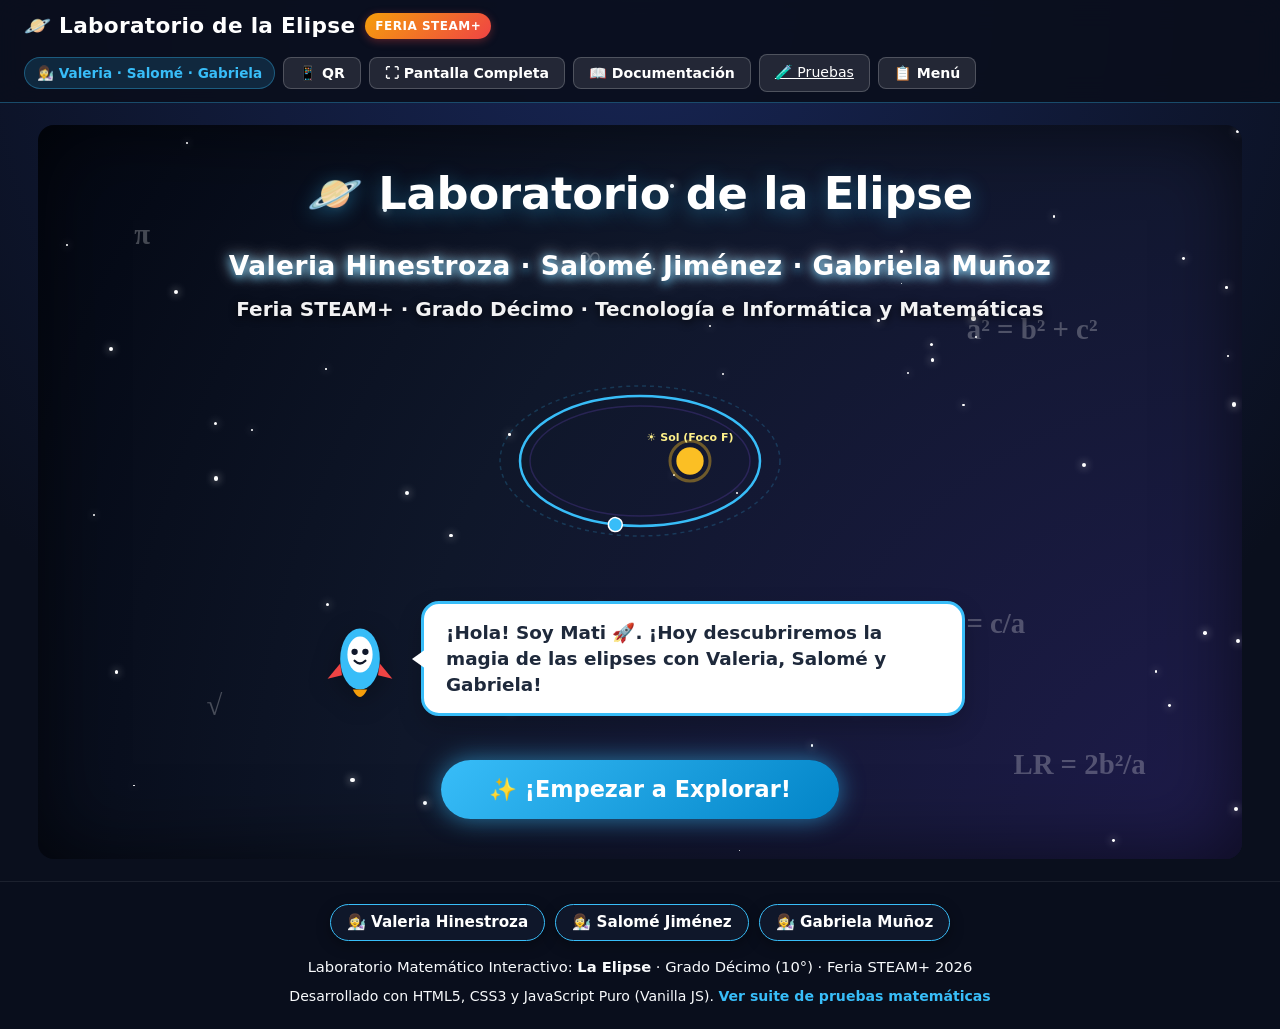
==== commit 23c69822: "Restaurar enlaces modulares oficiales a css/base.css, animaciones.css, elipse.css y scripts con cach" ====
--- a/laboratorio-elipse/index.html
+++ b/laboratorio-elipse/index.html
@@ -9,9 +9,10 @@
     <meta name="robots" content="index, follow">
     <link rel="canonical" href="https://duranmgabriela05-cloud.github.io/LABORATORIO-RECTA-/">
     <meta name="google-site-verification" content="googlec7402ac01baf1102">
-    <!-- Preload del estilo crítico y hoja de estilo consolidada y minificada -->
-    <link rel="preload" href="css/app.min.css?v=12" as="style">
-    <link rel="stylesheet" href="css/app.min.css?v=12">
+    <!-- Hojas de estilo modulares oficiales -->
+    <link rel="stylesheet" href="css/base.css?v=15">
+    <link rel="stylesheet" href="css/animaciones.css?v=15">
+    <link rel="stylesheet" href="css/elipse.css?v=15">
 </head>
 <body>
 
@@ -1023,7 +1024,14 @@
         <p style="margin-top: 6px; font-size: 0.88rem;">Desarrollado con HTML5, CSS3 y JavaScript Puro (Vanilla JS). <a href="pruebas/pruebas.html">Ver suite de pruebas matemáticas</a></p>
     </footer>
 
-    <!-- SCRIPT CONSOLIDADO Y MINIFICADO (1 sola petición asíncrona, sin bloqueo de renderizado) -->
-    <script src="js/app.min.js?v=12" defer></script>
+    <!-- SCRIPTS MODULARES (Sin CDN ni librerías externas) -->
+    <script src="js/matematicas/formato.js?v=15" defer></script>
+    <script src="js/matematicas/elipse.js?v=15" defer></script>
+    <script src="js/graficador.js?v=15" defer></script>
+    <script src="js/ui/ui-explora.js?v=15" defer></script>
+    <script src="js/ui/ui-analiza.js?v=15" defer></script>
+    <script src="js/ui/ui-arma.js?v=15" defer></script>
+    <script src="js/ui/ui-retos.js?v=15" defer></script>
+    <script src="js/main.js?v=15" defer></script>
 </body>
 </html>
--- a/laboratorio-elipse/css/base.css
+++ b/laboratorio-elipse/css/base.css
@@ -0,0 +1,413 @@
+/**
+ * Laboratorio de la Elipse - Feria STEAM+ 2026
+ * Valeria Hinestroza · Salomé Jiménez · Gabriela Muñoz
+ * Estilos Base: Sistema Responsivo Completo, Accesible y Ergonómico (No Agresivo)
+ */
+
+:root {
+    --color-primario: #38bdf8;
+    --color-primario-hover: #0284c7;
+    --color-secundario: #818cf8;
+    --color-acento: #f59e0b;
+    --color-exito: #10b981;
+    --color-peligro: #ef4444;
+    
+    /* Paleta suave y cómoda para la vista (no agresiva) */
+    --color-fondo: #0a0f1d;
+    --color-fondo-gradiente: radial-gradient(circle at 50% 0%, #172554 0%, #0a0f1d 75%);
+    --color-tarjeta: #1e293b;
+    --color-tarjeta-hover: #243248;
+    --color-tarjeta-subtle: rgba(15, 23, 42, 0.65);
+    --color-texto: #f8fafc;
+    --color-texto-suave: #94a3b8;
+    --color-borde: rgba(148, 163, 184, 0.18);
+    --color-borde-destacado: rgba(56, 189, 248, 0.35);
+    
+    --radio-borde: 16px;
+    --radio-borde-sm: 10px;
+    --sombra-tarjeta: 0 10px 25px -5px rgba(0, 0, 0, 0.4), 0 0 0 1px rgba(255, 255, 255, 0.05);
+    --sombra-grande: 0 20px 35px -5px rgba(0, 0, 0, 0.55);
+}
+
+*, *::before, *::after {
+    box-sizing: border-box;
+    margin: 0;
+    padding: 0;
+}
+
+html, body {
+    max-width: 100vw;
+    overflow-x: hidden;
+}
+
+body {
+    font-family: 'Segoe UI', system-ui, -apple-system, BlinkMacSystemFont, Roboto, sans-serif;
+    background-color: var(--color-fondo);
+    background-image: var(--color-fondo-gradiente);
+    background-attachment: fixed;
+    color: var(--color-texto);
+    min-height: 100vh;
+    display: flex;
+    flex-direction: column;
+    font-size: 16px;
+    line-height: 1.5;
+    -webkit-font-smoothing: antialiased;
+}
+
+/* ══════════ TIPOGRAFÍA UNIVERSAL NÍTIDA Y DE ALTO CONTRASTE ══════════ */
+h1, h2, h3, h4, h5, h6 {
+    color: #ffffff !important;
+    font-weight: 800;
+    line-height: 1.3;
+    letter-spacing: -0.2px;
+}
+
+h1 { font-size: clamp(1.6rem, 4vw, 2.6rem); }
+h2 { font-size: clamp(1.3rem, 3vw, 1.9rem); }
+h3 { font-size: clamp(1.15rem, 2.5vw, 1.4rem); }
+h4 { font-size: clamp(1rem, 2vw, 1.2rem); }
+
+p {
+    color: var(--color-texto);
+    line-height: 1.6;
+}
+
+label {
+    color: #f1f5f9;
+}
+
+/* ══════════ BARRA DE NAVEGACIÓN RESPONSIVE ══════════ */
+.barra-navegacion {
+    background: rgba(10, 15, 29, 0.92);
+    backdrop-filter: blur(14px);
+    border-bottom: 1.5px solid var(--color-borde-destacado);
+    padding: 10px clamp(12px, 3vw, 24px);
+    display: flex;
+    justify-content: space-between;
+    align-items: center;
+    flex-wrap: wrap;
+    gap: 12px;
+    position: sticky;
+    top: 0;
+    z-index: 100;
+}
+
+.logo-sitio {
+    display: flex;
+    align-items: center;
+    gap: 10px;
+    color: #ffffff;
+    font-size: clamp(1.1rem, 2.5vw, 1.35rem);
+    font-weight: 800;
+    text-decoration: none;
+    letter-spacing: 0.3px;
+}
+
+.logo-sitio span.insignia-steam {
+    background: linear-gradient(135deg, #f59e0b, #ef4444);
+    color: white;
+    font-size: 0.75rem;
+    padding: 4px 10px;
+    border-radius: 20px;
+    font-weight: 700;
+    letter-spacing: 0.5px;
+    white-space: nowrap;
+    box-shadow: 0 2px 8px rgba(239, 68, 68, 0.35);
+}
+
+.nav-botones {
+    display: flex;
+    gap: 8px;
+    align-items: center;
+    flex-wrap: wrap;
+}
+
+.chip-nav-autoras {
+    background: rgba(56, 189, 248, 0.15);
+    color: #38bdf8;
+    border: 1px solid rgba(56, 189, 248, 0.35);
+    padding: 6px 14px;
+    border-radius: 20px;
+    font-size: 0.85rem;
+    font-weight: 700;
+    display: inline-flex;
+    align-items: center;
+    gap: 6px;
+    white-space: nowrap;
+}
+
+@media (max-width: 680px) {
+    .barra-navegacion {
+        flex-direction: column;
+        align-items: stretch;
+        text-align: center;
+        padding: 8px 12px;
+    }
+    .logo-sitio {
+        justify-content: center;
+    }
+    .nav-botones {
+        justify-content: center;
+    }
+    .chip-nav-autoras {
+        font-size: 0.78rem;
+        padding: 4px 10px;
+    }
+}
+
+/* ══════════ CONTENEDOR PRINCIPAL FLUIDO ══════════ */
+.contenedor-app {
+    flex: 1;
+    display: flex;
+    flex-direction: column;
+    position: relative;
+    max-width: 1240px;
+    width: 100%;
+    margin: 0 auto;
+    padding: clamp(12px, 2.5vw, 22px) clamp(10px, 2.5vw, 18px);
+}
+
+.pantalla {
+    display: none;
+    width: 100%;
+    animation: aparecerSuave 0.35s ease-out forwards;
+}
+
+.pantalla.activa {
+    display: block;
+}
+
+/* ══════════ NOMBRES DE AUTORAS EN PORTADA (EN BLANCO PURO) ══════════ */
+.nombres-autoras-portada {
+    color: #ffffff !important;
+    font-size: clamp(1.25rem, 3.2vw, 1.7rem);
+    font-weight: 800;
+    text-align: center;
+    z-index: 3;
+    margin-top: 12px;
+    margin-bottom: 8px;
+    letter-spacing: 0.6px;
+    text-shadow: 0 0 18px rgba(255, 255, 255, 0.85), 0 2px 10px rgba(56, 189, 248, 0.9);
+}
+
+.subtitulo-portada {
+    color: #ffffff !important;
+    font-size: clamp(0.95rem, 2.2vw, 1.2rem);
+    text-align: center;
+    z-index: 3;
+    font-weight: 600;
+    margin-bottom: 20px;
+    text-shadow: 0 2px 10px rgba(0, 0, 0, 0.9);
+    opacity: 0.95;
+}
+
+/* ══════════ TARJETA DE INTEGRANTES DESTACADA ══════════ */
+.tarjeta-equipo-bienvenida {
+    background: rgba(15, 23, 42, 0.8);
+    backdrop-filter: blur(12px);
+    border: 1.5px solid var(--color-borde-destacado);
+    border-radius: 20px;
+    padding: 16px 20px;
+    margin: 16px auto 22px auto;
+    text-align: center;
+    box-shadow: 0 10px 30px rgba(0, 0, 0, 0.5), 0 0 20px rgba(56, 189, 248, 0.2);
+    z-index: 3;
+    max-width: 720px;
+    width: 100%;
+}
+
+.titulo-equipo {
+    display: block;
+    color: #38bdf8;
+    font-size: clamp(0.85rem, 2vw, 0.95rem);
+    font-weight: 800;
+    text-transform: uppercase;
+    letter-spacing: 1.2px;
+    margin-bottom: 12px;
+}
+
+.chips-integrantes {
+    display: flex;
+    flex-wrap: wrap;
+    justify-content: center;
+    gap: 10px;
+}
+
+.chip-estudiante {
+    background: #0f172a;
+    color: #ffffff;
+    font-weight: 800;
+    font-size: clamp(0.92rem, 2vw, 1.05rem);
+    padding: 8px 18px;
+    border-radius: 30px;
+    box-shadow: 0 4px 14px rgba(0, 0, 0, 0.35);
+    border: 1.5px solid #38bdf8;
+    display: inline-flex;
+    align-items: center;
+    gap: 8px;
+    transition: transform 0.2s ease, box-shadow 0.2s ease;
+}
+
+.chip-estudiante:hover {
+    transform: translateY(-2px) scale(1.02);
+    box-shadow: 0 6px 20px rgba(56, 189, 248, 0.45);
+}
+
+.subtitulo-equipo {
+    display: block;
+    color: #94a3b8;
+    font-size: clamp(0.82rem, 1.8vw, 0.92rem);
+    margin-top: 10px;
+    font-weight: 600;
+}
+
+/* ══════════ BOTONES GRANDES, SUAVES Y ACCESIBLES ══════════ */
+button, .btn {
+    display: inline-flex;
+    align-items: center;
+    justify-content: center;
+    gap: 8px;
+    font-family: inherit;
+    font-size: clamp(0.92rem, 2vw, 1.05rem);
+    font-weight: 700;
+    padding: 11px 22px;
+    border-radius: 12px;
+    border: none;
+    cursor: pointer;
+    transition: transform 0.15s ease, box-shadow 0.15s ease, background-color 0.15s ease, filter 0.15s ease;
+    text-decoration: none;
+    outline: none;
+    touch-action: manipulation;
+}
+
+button:focus-visible, .btn:focus-visible {
+    outline: 3px solid #38bdf8;
+    outline-offset: 3px;
+}
+
+button:active, .btn:active {
+    transform: scale(0.98);
+}
+
+.btn-primario {
+    background: linear-gradient(135deg, #0284c7, #2563eb);
+    color: #ffffff;
+    box-shadow: 0 4px 15px rgba(2, 132, 199, 0.35);
+}
+
+.btn-primario:hover {
+    background: linear-gradient(135deg, #0369a1, #1d4ed8);
+    box-shadow: 0 6px 20px rgba(2, 132, 199, 0.45);
+    transform: translateY(-2px);
+}
+
+.btn-secundario {
+    background: rgba(255, 255, 255, 0.08);
+    color: #f1f5f9;
+    border: 1px solid rgba(255, 255, 255, 0.2);
+}
+
+.btn-secundario:hover {
+    background: rgba(255, 255, 255, 0.14);
+    border-color: rgba(255, 255, 255, 0.35);
+}
+
+.btn-ejemplo {
+    background: linear-gradient(135deg, #f59e0b, #d97706);
+    color: white;
+    padding: 8px 16px;
+    font-size: 0.9rem;
+    border-radius: 10px;
+    box-shadow: 0 4px 12px rgba(217, 119, 6, 0.3);
+}
+
+.btn-ejemplo:hover {
+    background: linear-gradient(135deg, #d97706, #b45309);
+    transform: translateY(-1px);
+}
+
+.btn-volver-menu {
+    background: rgba(255, 255, 255, 0.1);
+    color: #ffffff;
+    border: 1px solid rgba(255, 255, 255, 0.2);
+    padding: 7px 15px;
+    font-size: 0.88rem;
+    border-radius: 8px;
+}
+
+.btn-volver-menu:hover {
+    background: rgba(255, 255, 255, 0.2);
+    border-color: rgba(255, 255, 255, 0.35);
+}
+
+/* ══════════ TARJETAS Y CONTENEDORES NO AGRESIVOS ══════════ */
+.tarjeta-blanca {
+    background: var(--color-tarjeta);
+    border-radius: var(--radio-borde);
+    padding: clamp(14px, 2.5vw, 22px);
+    box-shadow: var(--sombra-tarjeta);
+    border: 1px solid var(--color-borde);
+    width: 100%;
+    color: var(--color-texto);
+}
+
+/* Alertas cómodas para la vista (no agresivas) */
+.caja-alerta {
+    padding: clamp(12px, 2vw, 16px) clamp(14px, 2.5vw, 20px);
+    border-radius: 14px;
+    margin: 14px 0;
+    display: flex;
+    align-items: center;
+    gap: 14px;
+    font-weight: 600;
+    font-size: clamp(0.92rem, 1.8vw, 1.02rem);
+    line-height: 1.5;
+    word-break: break-word;
+}
+
+.caja-alerta.error {
+    background-color: rgba(239, 68, 68, 0.15);
+    color: #fca5a5;
+    border: 1.5px solid rgba(239, 68, 68, 0.4);
+    border-left: 5px solid #ef4444;
+}
+
+.caja-alerta.exito {
+    background-color: rgba(16, 185, 129, 0.15);
+    color: #6ee7b7;
+    border: 1.5px solid rgba(16, 185, 129, 0.4);
+    border-left: 5px solid #10b981;
+}
+
+.caja-alerta.info {
+    background-color: rgba(15, 23, 42, 0.85);
+    color: #f1f5f9;
+    border: 1.5px solid rgba(56, 189, 248, 0.4);
+    border-left: 5px solid #38bdf8;
+    box-shadow: 0 4px 16px rgba(0, 0, 0, 0.3);
+}
+
+.caja-alerta.info div, .caja-alerta.info span {
+    color: #f1f5f9;
+}
+
+/* ══════════ PIE DE PÁGINA ELEGANTE ══════════ */
+footer {
+    text-align: center;
+    padding: 22px 16px;
+    color: #94a3b8;
+    font-size: 0.92rem;
+    border-top: 1px solid rgba(255, 255, 255, 0.08);
+    background: rgba(10, 15, 29, 0.85);
+    margin-top: auto;
+}
+
+footer a {
+    color: #38bdf8;
+    text-decoration: none;
+    font-weight: 700;
+}
+
+footer a:hover {
+    text-decoration: underline;
+}
--- a/laboratorio-elipse/css/animaciones.css
+++ b/laboratorio-elipse/css/animaciones.css
@@ -0,0 +1,259 @@
+/**
+ * Laboratorio de la Elipse - Feria STEAM+
+ * Animaciones CSS modernas (Fondo espacial, órbita planetaria, mascota Mati, estrellas)
+ * Incluye desactivación total con prefers-reduced-motion: reduce
+ */
+
+/* 1. Fondo cósmico con degradado dinámico */
+.fondo-animado {
+    background: radial-gradient(circle at 50% 50%, #1e1b4b 0%, #0f172a 60%, #030712 100%);
+    background-size: 200% 200%;
+    animation: moverFondo 18s ease infinite alternate;
+    position: relative;
+    overflow: hidden;
+    min-height: 80vh;
+    border-radius: var(--radio-borde);
+    display: flex;
+    flex-direction: column;
+    align-items: center;
+    justify-content: center;
+    padding: 40px 20px;
+    box-shadow: inset 0 0 80px rgba(0, 0, 0, 0.6);
+}
+
+@keyframes moverFondo {
+    0% { background-position: 0% 0%; }
+    50% { background-position: 100% 100%; }
+    100% { background-position: 0% 0%; }
+}
+
+/* 2. Estrellas titilantes */
+.estrellas {
+    position: absolute;
+    top: 0;
+    left: 0;
+    width: 100%;
+    height: 100%;
+    pointer-events: none;
+    z-index: 1;
+}
+
+.estrella {
+    position: absolute;
+    background-color: #ffffff;
+    border-radius: 50%;
+    box-shadow: 0 0 8px #ffffff;
+    animation: titilar 3s infinite ease-in-out;
+}
+
+@keyframes titilar {
+    0%, 100% { opacity: 0.2; transform: scale(0.8); }
+    50% { opacity: 1; transform: scale(1.3); }
+}
+
+/* 3. Símbolos matemáticos flotantes */
+.simbolos-flotantes {
+    position: absolute;
+    top: 0;
+    left: 0;
+    width: 100%;
+    height: 100%;
+    pointer-events: none;
+    z-index: 2;
+}
+
+.simbolo-mat {
+    position: absolute;
+    color: rgba(255, 255, 255, 0.25);
+    font-size: 1.8rem;
+    font-weight: 800;
+    font-family: 'Cambria Math', 'Times New Roman', serif;
+    animation: flotarSimbolo 7s infinite ease-in-out alternate;
+    user-select: none;
+}
+
+@keyframes flotarSimbolo {
+    0% { transform: translateY(0) rotate(0deg); opacity: 0.2; }
+    50% { transform: translateY(-25px) rotate(15deg); opacity: 0.6; }
+    100% { transform: translateY(15px) rotate(-10deg); opacity: 0.3; }
+}
+
+/* 4. Sistema Solar Elíptico SVG en Bienvenida */
+.contenedor-orbita {
+    width: 320px;
+    height: 200px;
+    margin: 20px auto;
+    position: relative;
+    z-index: 3;
+}
+
+.elipses-concentricas {
+    transform-origin: center;
+    animation: girarLento 45s linear infinite;
+}
+
+@keyframes girarLento {
+    from { transform: rotate(0deg); }
+    to { transform: rotate(360deg); }
+}
+
+/* 5. Título con rebote de entrada */
+.titulo-rebote {
+    color: #ffffff;
+    font-size: 2.8rem;
+    font-weight: 900;
+    text-align: center;
+    text-shadow: 0 4px 20px rgba(56, 189, 248, 0.4);
+    animation: reboteEntrada 1s cubic-bezier(0.175, 0.885, 0.32, 1.275) forwards;
+    z-index: 3;
+    margin-bottom: 12px;
+}
+
+@keyframes reboteEntrada {
+    0% { transform: translateY(-70px) scale(0.6); opacity: 0; }
+    60% { transform: translateY(15px) scale(1.05); opacity: 1; }
+    100% { transform: translateY(0) scale(1); opacity: 1; }
+}
+
+/* 6. Mascota Mati y globo de texto */
+.contenedor-mati {
+    display: flex;
+    align-items: center;
+    justify-content: center;
+    gap: 16px;
+    margin: 20px 0;
+    z-index: 3;
+    max-width: 650px;
+}
+
+.mati-svg {
+    width: 90px;
+    height: 90px;
+    filter: drop-shadow(0 6px 12px rgba(0, 0, 0, 0.3));
+    animation: flotarMati 4s ease-in-out infinite;
+    flex-shrink: 0;
+}
+
+@keyframes flotarMati {
+    0%, 100% { transform: translateY(0) rotate(0deg); }
+    50% { transform: translateY(-12px) rotate(4deg); }
+}
+
+.globo-mati {
+    background: #ffffff;
+    color: #1e293b;
+    padding: 16px 22px;
+    border-radius: 18px;
+    position: relative;
+    box-shadow: 0 10px 25px rgba(0, 0, 0, 0.2);
+    font-size: 1.15rem;
+    font-weight: 600;
+    line-height: 1.4;
+    border: 3px solid #38bdf8;
+}
+
+.globo-mati::after {
+    content: '';
+    position: absolute;
+    left: -12px;
+    top: 50%;
+    transform: translateY(-50%);
+    border-top: 10px solid transparent;
+    border-bottom: 10px solid transparent;
+    border-right: 14px solid #ffffff;
+}
+
+/* 7. Botón "¡Empezar!" que pulsa suavemente */
+.btn-empezar {
+    background: linear-gradient(135deg, #38bdf8, #0284c7);
+    color: #ffffff;
+    font-size: 1.4rem;
+    padding: 16px 48px;
+    border-radius: 50px;
+    box-shadow: 0 0 25px rgba(56, 189, 248, 0.6);
+    animation: pulsarSuave 2.2s infinite;
+    z-index: 3;
+    margin-top: 24px;
+}
+
+@keyframes pulsarSuave {
+    0%, 100% { transform: scale(1); box-shadow: 0 0 20px rgba(56, 189, 248, 0.5); }
+    50% { transform: scale(1.05); box-shadow: 0 0 35px rgba(56, 189, 248, 0.85); }
+}
+
+/* 8. Tarjetas del Menú interactivo */
+.cuadricula-menu {
+    display: grid;
+    grid-template-columns: repeat(auto-fit, minmax(260px, 1fr));
+    gap: 24px;
+    margin-top: 24px;
+}
+
+.tarjeta-menu {
+    background: #ffffff;
+    border-radius: 18px;
+    padding: 28px 24px;
+    text-align: center;
+    box-shadow: var(--sombra-tarjeta);
+    cursor: pointer;
+    border: 3px solid transparent;
+    transition: transform 0.25s cubic-bezier(0.34, 1.56, 0.64, 1), box-shadow 0.25s ease, border-color 0.25s ease;
+    display: flex;
+    flex-direction: column;
+    align-items: center;
+    gap: 12px;
+}
+
+.tarjeta-menu:hover, .tarjeta-menu:focus-visible {
+    transform: translateY(-8px) scale(1.03);
+    box-shadow: var(--sombra-grande);
+    border-color: #38bdf8;
+    outline: none;
+}
+
+.icono-tarjeta {
+    font-size: 3.5rem;
+    margin-bottom: 8px;
+    transition: transform 0.25s ease;
+}
+
+.tarjeta-menu:hover .icono-tarjeta {
+    transform: scale(1.15) rotate(6deg);
+}
+
+.tarjeta-menu h3 {
+    color: #0f172a;
+    font-size: 1.4rem;
+    font-weight: 800;
+}
+
+.tarjeta-menu p {
+    color: #64748b;
+    font-size: 1.05rem;
+}
+
+/* 9. Transición entre pantallas */
+@keyframes aparecerSuave {
+    from { opacity: 0; transform: translateY(14px); }
+    to { opacity: 1; transform: translateY(0); }
+}
+
+/* ═════ ACCESIBILIDAD: REDUCED MOTION ═════ */
+@media (prefers-reduced-motion: reduce) {
+    *, ::before, ::after {
+        animation-duration: 0.01ms !important;
+        animation-iteration-count: 1 !important;
+        transition-duration: 0.01ms !important;
+        scroll-behavior: auto !important;
+    }
+    .fondo-animado {
+        animation: none !important;
+        background-position: 50% 50% !important;
+    }
+    .estrella, .simbolo-mat, .mati-svg, .btn-empezar, .elipses-concentricas {
+        animation: none !important;
+    }
+    .tarjeta-menu:hover {
+        transform: none !important;
+    }
+}
--- a/laboratorio-elipse/css/elipse.css
+++ b/laboratorio-elipse/css/elipse.css
@@ -0,0 +1,885 @@
+/**
+ * Laboratorio de la Elipse - Feria STEAM+ 2026
+ * Valeria Hinestroza · Salomé Jiménez · Gabriela Muñoz
+ * Estilos específicos de las 4 Actividades: Diseño Ergonómico, Suave y No Agresivo
+ */
+
+/* ══════════ ENCABEZADO DE ACTIVIDAD RESPONSIVE ══════════ */
+.cabecera-actividad {
+    display: flex;
+    justify-content: space-between;
+    align-items: center;
+    flex-wrap: wrap;
+    gap: 12px;
+    background: rgba(30, 41, 59, 0.75);
+    backdrop-filter: blur(10px);
+    padding: clamp(12px, 2.5vw, 18px) clamp(16px, 3vw, 24px);
+    border-radius: var(--radio-borde);
+    margin-bottom: 20px;
+    border: 1px solid var(--color-borde);
+    color: white;
+}
+
+.cabecera-actividad h2 {
+    font-size: clamp(1.2rem, 3vw, 1.7rem);
+    font-weight: 800;
+    color: #ffffff !important;
+    display: flex;
+    align-items: center;
+    gap: 10px;
+    flex-wrap: wrap;
+}
+
+.instruccion-actividad {
+    color: #93c5fd !important;
+    font-size: clamp(0.88rem, 1.8vw, 1rem);
+    font-weight: 500;
+    margin-top: 4px;
+    line-height: 1.5;
+}
+
+/* ══════════ DISPOSICIÓN PRINCIPAL EQUILIBRADA (2 COLUMNAS) ══════════ */
+.layout-actividad {
+    display: grid;
+    grid-template-columns: 1fr 1fr;
+    gap: clamp(14px, 2.5vw, 22px);
+    align-items: stretch;
+    width: 100%;
+}
+
+@media (max-width: 920px) {
+    .layout-actividad {
+        grid-template-columns: 1fr;
+    }
+}
+
+/* Columnas con altura equilibrada y distribución natural de controles */
+.columna-controles,
+.columna-grafica {
+    display: flex;
+    flex-direction: column;
+    gap: 16px;
+    width: 100%;
+    height: 100%;
+}
+
+.columna-controles .tarjeta-blanca,
+.columna-grafica .tarjeta-blanca {
+    flex: 1;
+    display: flex;
+    flex-direction: column;
+    justify-content: flex-start;
+    gap: 14px;
+}
+
+.tarjeta-blanca h3,
+.tarjeta-blanca h4 {
+    color: #ffffff !important;
+}
+
+/* Grupos de campos y sliders cómodos */
+.grupo-control {
+    background: var(--color-tarjeta-subtle);
+    border: 1px solid var(--color-borde);
+    border-radius: 12px;
+    padding: clamp(10px, 2vw, 14px);
+    margin-bottom: 10px;
+    transition: border-color 0.2s ease, box-shadow 0.2s ease;
+}
+
+.grupo-control:focus-within {
+    border-color: #38bdf8;
+    box-shadow: 0 0 10px rgba(56, 189, 248, 0.2);
+}
+
+.fila-control {
+    display: flex;
+    align-items: center;
+    justify-content: space-between;
+    margin-bottom: 6px;
+    flex-wrap: wrap;
+    gap: 6px;
+}
+
+.etiqueta-control {
+    font-size: clamp(0.9rem, 2vw, 1rem);
+    font-weight: 700;
+    color: #f1f5f9;
+    display: flex;
+    align-items: center;
+    gap: 8px;
+}
+
+.valor-badge {
+    background: #0284c7;
+    color: #ffffff;
+    font-size: 0.92rem;
+    font-weight: 800;
+    padding: 3px 10px;
+    border-radius: 18px;
+    min-width: 44px;
+    text-align: center;
+    border: 1px solid rgba(56, 189, 248, 0.4);
+    box-shadow: 0 2px 6px rgba(2, 132, 199, 0.3);
+}
+
+/* Sliders estilizados modernos y ergonómicos */
+input[type="range"] {
+    width: 100%;
+    height: 10px;
+    border-radius: 5px;
+    background: #334155;
+    outline: none;
+    cursor: pointer;
+    margin: 8px 0;
+    touch-action: pan-y;
+    -webkit-appearance: none;
+    appearance: none;
+}
+
+input[type="range"]::-webkit-slider-thumb {
+    -webkit-appearance: none;
+    appearance: none;
+    width: 24px;
+    height: 24px;
+    border-radius: 50%;
+    background: #38bdf8;
+    cursor: pointer;
+    box-shadow: 0 0 12px rgba(56, 189, 248, 0.55);
+    border: 2.5px solid #ffffff;
+    transition: transform 0.15s ease;
+}
+
+input[type="range"]::-webkit-slider-thumb:hover {
+    transform: scale(1.15);
+}
+
+input[type="range"]::-moz-range-thumb {
+    width: 24px;
+    height: 24px;
+    border-radius: 50%;
+    background: #38bdf8;
+    cursor: pointer;
+    box-shadow: 0 0 12px rgba(56, 189, 248, 0.55);
+    border: 2.5px solid #ffffff;
+}
+
+/* Botones selectores de orientación */
+.selector-orientacion {
+    display: grid;
+    grid-template-columns: 1fr 1fr;
+    gap: 10px;
+    margin-top: 8px;
+}
+
+.subgrid-2-cols {
+    display: grid;
+    grid-template-columns: 1fr 1fr;
+    gap: 12px;
+}
+
+.subgrid-3-cols {
+    display: grid;
+    grid-template-columns: 1fr 1fr 1fr;
+    gap: 10px;
+}
+
+@media (max-width: 600px) {
+    .subgrid-2-cols, .subgrid-3-cols, .selector-orientacion {
+        grid-template-columns: 1fr !important;
+    }
+}
+
+.btn-opcion {
+    padding: 10px 14px;
+    border: 1.5px solid #334155;
+    background: rgba(15, 23, 42, 0.7);
+    border-radius: 10px;
+    font-weight: 700;
+    color: #cbd5e1;
+    cursor: pointer;
+    transition: all 0.2s ease;
+    font-size: clamp(0.85rem, 1.8vw, 0.95rem);
+    text-align: center;
+}
+
+.btn-opcion:hover {
+    border-color: #38bdf8;
+    color: #ffffff;
+}
+
+.btn-opcion.seleccionado {
+    background: rgba(56, 189, 248, 0.18);
+    border-color: #38bdf8;
+    color: #38bdf8;
+    font-weight: 800;
+    box-shadow: 0 0 14px rgba(56, 189, 248, 0.25);
+}
+
+/* Medidor de Achatamiento (Excentricidad) */
+.caja-achatamiento {
+    background: var(--color-tarjeta-subtle);
+    border: 1px solid var(--color-borde);
+    border-radius: 12px;
+    padding: clamp(10px, 2vw, 14px);
+    margin-top: 10px;
+}
+
+.barra-achatamiento-contenedor {
+    background: #0f172a;
+    height: 16px;
+    border-radius: 8px;
+    overflow: hidden;
+    margin: 10px 0;
+    position: relative;
+    border: 1px solid rgba(148, 163, 184, 0.2);
+}
+
+.barra-achatamiento-progreso {
+    height: 100%;
+    width: 0%;
+    background: linear-gradient(90deg, #10b981, #f59e0b, #ec4899);
+    border-radius: 8px;
+    transition: width 0.3s ease;
+}
+
+.medidor-etiquetas {
+    display: flex;
+    justify-content: space-between;
+    font-size: 0.75rem;
+    color: #94a3b8;
+    font-weight: 600;
+    flex-wrap: wrap;
+    gap: 4px;
+}
+
+.achatamiento-diagnostico {
+    display: flex;
+    align-items: center;
+    gap: 10px;
+    margin-top: 8px;
+    font-size: clamp(0.88rem, 1.8vw, 0.98rem);
+    font-weight: 700;
+    flex-wrap: wrap;
+}
+
+.insignia-achatamiento {
+    padding: 3px 10px;
+    border-radius: 16px;
+    color: white;
+    font-size: 0.84rem;
+}
+
+/* ══════════ COLUMNA GRÁFICA Y CANVAS RESPONSIVE ══════════ */
+.canvas-contenedor {
+    background: #0f172a;
+    border-radius: 14px;
+    border: 1.5px solid var(--color-borde-destacado);
+    box-shadow: inset 0 2px 8px rgba(0, 0, 0, 0.4);
+    padding: clamp(8px, 2vw, 14px);
+    position: relative;
+    overflow: hidden;
+    width: 100%;
+    display: flex;
+    justify-content: center;
+    align-items: center;
+}
+
+canvas {
+    display: block;
+    width: 100% !important;
+    height: auto !important;
+    aspect-ratio: 1 / 1;
+    max-width: 480px;
+    margin: 0 auto;
+    background: #ffffff;
+    border-radius: 10px;
+    box-shadow: 0 4px 18px rgba(0, 0, 0, 0.35);
+    touch-action: manipulation;
+}
+
+/* Toolbar de casillas */
+.toolbar-elementos {
+    display: flex;
+    flex-wrap: wrap;
+    gap: 6px;
+    background: rgba(15, 23, 42, 0.75);
+    border: 1px solid var(--color-borde);
+    padding: 8px 10px;
+    border-radius: 10px;
+    color: white;
+    justify-content: flex-start;
+}
+
+@media (max-width: 500px) {
+    .toolbar-elementos {
+        justify-content: center;
+    }
+}
+
+.item-toggle {
+    display: inline-flex;
+    align-items: center;
+    gap: 6px;
+    background: rgba(255, 255, 255, 0.06);
+    border: 1px solid rgba(255, 255, 255, 0.12);
+    padding: 4px 8px;
+    border-radius: 7px;
+    font-size: clamp(0.76rem, 1.6vw, 0.84rem);
+    cursor: pointer;
+    user-select: none;
+    color: #f1f5f9;
+    transition: background 0.15s ease, border-color 0.15s ease;
+}
+
+.item-toggle:hover {
+    background: rgba(255, 255, 255, 0.12);
+    border-color: #38bdf8;
+}
+
+.item-toggle input[type="checkbox"] {
+    accent-color: #38bdf8;
+    cursor: pointer;
+}
+
+/* ══════════ PANEL DE RESULTADOS Y ECUACIÓN EN ANCHO COMPLETO ══════════ */
+.panel-resultados,
+.panel-resultados-ancho-completo {
+    background: var(--color-tarjeta);
+    border-radius: var(--radio-borde);
+    border: 1px solid var(--color-borde-destacado);
+    box-shadow: var(--sombra-tarjeta);
+    padding: clamp(14px, 2.5vw, 22px);
+    margin-top: 18px;
+    width: 100%;
+}
+
+.ecuacion-destacada {
+    background: rgba(16, 185, 129, 0.14);
+    border: 1.5px solid rgba(74, 222, 128, 0.45);
+    padding: clamp(10px, 2vw, 14px);
+    border-radius: 12px;
+    text-align: center;
+    font-size: clamp(1.1rem, 2.8vw, 1.4rem);
+    font-weight: 800;
+    color: #4ade80 !important;
+    font-family: 'Cambria Math', 'KaTeX_Math', 'Times New Roman', serif;
+    margin-bottom: 14px;
+    overflow-x: auto;
+    word-break: break-word;
+    text-shadow: 0 0 12px rgba(74, 222, 128, 0.35);
+}
+
+.grilla-propiedades {
+    display: grid;
+    grid-template-columns: repeat(auto-fit, minmax(145px, 1fr));
+    gap: 10px;
+    width: 100%;
+}
+
+.propiedad-item {
+    background: var(--color-tarjeta-subtle);
+    border: 1px solid var(--color-borde);
+    padding: 8px 12px;
+    border-radius: 10px;
+    word-break: break-word;
+    transition: transform 0.15s ease, border-color 0.15s ease;
+}
+
+.propiedad-item:hover {
+    border-color: #38bdf8;
+    transform: translateY(-1px);
+}
+
+.propiedad-nombre {
+    font-size: 0.78rem;
+    font-weight: 700;
+    color: #cbd5e1;
+    text-transform: uppercase;
+    letter-spacing: 0.4px;
+}
+
+.propiedad-valor {
+    font-size: clamp(0.92rem, 2vw, 1.05rem);
+    font-weight: 800;
+    color: #38bdf8;
+    margin-top: 3px;
+}
+
+/* Tabla de Comparación con scroll horizontal en móvil */
+.tabla-wrapper {
+    width: 100%;
+    overflow-x: auto;
+    -webkit-overflow-scrolling: touch;
+    margin-top: 12px;
+    border-radius: 10px;
+    border: 1px solid var(--color-borde);
+}
+
+.tabla-comparacion {
+    width: 100%;
+    min-width: 480px;
+    border-collapse: collapse;
+    font-size: clamp(0.85rem, 1.8vw, 0.95rem);
+}
+
+.tabla-comparacion th, .tabla-comparacion td {
+    padding: 8px 10px;
+    text-align: center;
+    border-bottom: 1px solid rgba(148, 163, 184, 0.15);
+}
+
+.tabla-comparacion th {
+    background: rgba(15, 23, 42, 0.9);
+    color: #38bdf8;
+    font-weight: 800;
+}
+
+.tabla-comparacion td {
+    color: #e2e8f0;
+}
+
+.punto-color {
+    display: inline-block;
+    width: 10px;
+    height: 10px;
+    border-radius: 50%;
+    margin-right: 6px;
+    vertical-align: middle;
+}
+
+/* ══════════ ESTILOS DE RETOS (QUIZ) ══════════ */
+.tarjeta-reto {
+    background: var(--color-tarjeta);
+    border-radius: var(--radio-borde);
+    padding: clamp(16px, 3vw, 24px);
+    box-shadow: var(--sombra-tarjeta);
+    border: 1px solid var(--color-borde);
+    margin-bottom: 20px;
+    width: 100%;
+}
+
+.barra-progreso-retos {
+    display: flex;
+    justify-content: space-between;
+    align-items: center;
+    margin-bottom: 14px;
+    padding-bottom: 10px;
+    border-bottom: 1px solid var(--color-borde);
+    flex-wrap: wrap;
+    gap: 8px;
+}
+
+.estrellas-acumuladas {
+    font-size: 1.25rem;
+    font-weight: 800;
+    color: #f59e0b;
+    display: flex;
+    align-items: center;
+    gap: 6px;
+}
+
+.pregunta-reto {
+    font-size: clamp(1.05rem, 2.5vw, 1.25rem);
+    font-weight: 800;
+    color: #ffffff;
+    margin-bottom: 12px;
+}
+
+.caja-pasos {
+    background: rgba(15, 23, 42, 0.85);
+    border-left: 4px solid #38bdf8;
+    border: 1px solid var(--color-borde);
+    border-left-width: 4px;
+    padding: clamp(12px, 2.5vw, 18px);
+    border-radius: 12px;
+    margin: 14px 0;
+    font-family: Consolas, 'Fira Code', 'Courier New', monospace;
+    font-size: clamp(0.88rem, 1.8vw, 0.95rem);
+    line-height: 1.7;
+    overflow-x: auto;
+    color: #f1f5f9;
+    box-shadow: inset 0 2px 6px rgba(0, 0, 0, 0.35);
+}
+
+.caja-pasos strong {
+    color: #38bdf8;
+    font-size: 1rem;
+    display: inline-block;
+    margin-bottom: 6px;
+}
+
+/* Inputs de texto / fracciones amigables */
+input[type="text"], input[type="number"], select {
+    width: 100%;
+    padding: 10px 14px;
+    font-size: clamp(0.92rem, 2vw, 1.02rem);
+    background: #0f172a;
+    color: #ffffff;
+    border: 1.5px solid #334155;
+    border-radius: 10px;
+    font-family: inherit;
+    outline: none;
+    transition: border-color 0.2s ease, box-shadow 0.2s ease;
+}
+
+input[type="text"]:focus, input[type="number"]:focus, select:focus {
+    border-color: #38bdf8;
+    box-shadow: 0 0 0 3px rgba(56, 189, 248, 0.2);
+}
+
+/* Feedback visual de validación (borde rojo y animación de sacudida) */
+input[type="text"].campo-error, 
+input[type="number"].campo-error, 
+select.campo-error {
+    border-color: #ef4444 !important;
+    box-shadow: 0 0 0 3px rgba(239, 68, 68, 0.3) !important;
+    background-color: rgba(239, 68, 68, 0.08) !important;
+    animation: sacudidaError 0.3s ease-in-out;
+}
+
+@keyframes sacudidaError {
+    0%, 100% { transform: translateX(0); }
+    25% { transform: translateX(-4px); }
+    75% { transform: translateX(4px); }
+}
+
+.mensaje-campo-error {
+    color: #f87171;
+    font-size: 0.82rem;
+    font-weight: 600;
+    margin-top: 4px;
+    display: flex;
+    align-items: center;
+    gap: 4px;
+}
+
+/* Botón "¿Cómo funciona?" de ayuda rápida */
+.btn-ayuda-actividad {
+    background: rgba(255, 255, 255, 0.08);
+    border: 1px solid rgba(255, 255, 255, 0.2);
+    color: #e2e8f0;
+    padding: 6px 14px;
+    border-radius: 8px;
+    font-size: 0.85rem;
+    font-weight: 700;
+    cursor: pointer;
+    display: inline-flex;
+    align-items: center;
+    gap: 6px;
+    transition: all 0.2s ease;
+}
+
+.btn-ayuda-actividad:hover {
+    background: rgba(56, 189, 248, 0.2);
+    border-color: #38bdf8;
+    color: #ffffff;
+    transform: translateY(-1px);
+}
+
+/* ══════════ MENÚ DE ACTIVIDADES ══════════ */
+.cuadricula-menu {
+    display: grid;
+    grid-template-columns: repeat(auto-fit, minmax(260px, 1fr));
+    gap: 18px;
+    width: 100%;
+}
+
+.tarjeta-menu {
+    background: var(--color-tarjeta);
+    border: 1.5px solid var(--color-borde);
+    border-radius: 16px;
+    padding: clamp(16px, 3vw, 24px);
+    display: flex;
+    flex-direction: column;
+    gap: 10px;
+    cursor: pointer;
+    transition: transform 0.25s ease, border-color 0.25s ease, box-shadow 0.25s ease;
+    box-shadow: var(--sombra-tarjeta);
+}
+
+.tarjeta-menu:hover {
+    transform: translateY(-4px);
+    border-color: #38bdf8;
+    box-shadow: 0 12px 30px rgba(56, 189, 248, 0.25);
+}
+
+.icono-tarjeta {
+    font-size: 2.2rem;
+}
+
+.tarjeta-menu h3 {
+    color: #ffffff;
+    font-size: 1.25rem;
+    font-weight: 800;
+}
+
+.tarjeta-menu p {
+    color: #94a3b8;
+    font-size: 0.92rem;
+    line-height: 1.5;
+}
+
+/* Opciones de construcción en Arma */
+.opcion-radio-card {
+    display: flex;
+    align-items: center;
+    gap: 10px;
+    padding: 10px 14px;
+    background: rgba(15, 23, 42, 0.65);
+    border: 1px solid var(--color-borde);
+    border-radius: 10px;
+    cursor: pointer;
+    font-weight: 600;
+    font-size: 0.92rem;
+    color: #f1f5f9;
+    transition: all 0.2s ease;
+}
+
+.opcion-radio-card:hover {
+    background: rgba(56, 189, 248, 0.12);
+    border-color: #38bdf8;
+    color: #ffffff;
+}
+
+.opcion-radio-card:has(input:checked),
+.opcion-radio-card.activa {
+    background: rgba(2, 132, 199, 0.22);
+    border-color: #38bdf8;
+    box-shadow: 0 0 12px rgba(56, 189, 248, 0.25);
+    color: #ffffff;
+}
+
+.opcion-radio-card input[type="radio"] {
+    accent-color: #38bdf8;
+    width: 18px;
+    height: 18px;
+    cursor: pointer;
+}
+
+/* ══════════ MODALES ERGONÓMICOS (CÓDIGO QR Y DOCUMENTACIÓN) ══════════ */
+.modal-superpuesto {
+    position: fixed;
+    inset: 0;
+    background: rgba(10, 15, 29, 0.88);
+    backdrop-filter: blur(8px);
+    display: flex;
+    align-items: center;
+    justify-content: center;
+    z-index: 1000;
+    padding: 16px;
+    animation: aparecerSuave 0.2s ease-out;
+}
+
+.modal-contenido {
+    background: #1e293b;
+    border: 1.5px solid var(--color-borde-destacado);
+    border-radius: 18px;
+    max-width: 580px;
+    width: 100%;
+    max-height: 90vh;
+    overflow-y: auto;
+    padding: clamp(18px, 3.5vw, 28px);
+    box-shadow: 0 25px 50px -12px rgba(0, 0, 0, 0.7);
+    position: relative;
+    text-align: center;
+}
+
+.modal-docs-tarjeta {
+    max-width: 880px;
+    text-align: left;
+}
+
+.btn-cerrar-modal {
+    position: absolute;
+    top: 14px;
+    right: 16px;
+    background: rgba(255, 255, 255, 0.1);
+    border: 1px solid rgba(255, 255, 255, 0.2);
+    color: #ffffff;
+    width: 34px;
+    height: 34px;
+    border-radius: 50%;
+    display: flex;
+    align-items: center;
+    justify-content: center;
+    cursor: pointer;
+    font-size: 1.25rem;
+    font-weight: bold;
+    transition: all 0.2s ease;
+}
+
+.btn-cerrar-modal:hover {
+    background: #ef4444;
+    border-color: #ef4444;
+    transform: rotate(90deg);
+}
+
+.contenedor-codigo-qr {
+    background: #ffffff;
+    padding: 16px;
+    border-radius: 14px;
+    display: inline-block;
+    box-shadow: 0 10px 25px rgba(0, 0, 0, 0.35);
+    margin: 8px auto 14px auto;
+}
+
+.caja-enlace-qr {
+    display: flex;
+    gap: 8px;
+    margin-top: 10px;
+    width: 100%;
+}
+
+.caja-enlace-qr input {
+    flex: 1;
+    padding: 10px 14px;
+    background: #0f172a;
+    color: #38bdf8;
+    border: 1.5px solid #334155;
+    border-radius: 8px;
+    font-family: monospace;
+    font-size: 0.85rem;
+}
+
+/* Pestañas de la Documentación */
+.tabs-documentacion {
+    display: flex;
+    gap: 6px;
+    flex-wrap: wrap;
+    border-bottom: 1px solid var(--color-borde);
+    padding-bottom: 10px;
+    margin-bottom: 16px;
+}
+
+.tab-doc {
+    background: rgba(255, 255, 255, 0.05);
+    border: 1px solid var(--color-borde);
+    color: #cbd5e1;
+    padding: 8px 14px;
+    border-radius: 8px;
+    font-size: 0.86rem;
+    font-weight: 700;
+    cursor: pointer;
+    transition: all 0.2s;
+}
+
+.tab-doc:hover {
+    background: rgba(56, 189, 248, 0.15);
+    color: #38bdf8;
+}
+
+.tab-doc.activa {
+    background: #38bdf8;
+    color: #0f172a;
+    border-color: #38bdf8;
+}
+
+.cuerpo-documentacion {
+    max-height: 60vh;
+    overflow-y: auto;
+    padding-right: 8px;
+    font-size: 0.92rem;
+    line-height: 1.6;
+    color: #e2e8f0;
+}
+
+.cuerpo-documentacion h4 {
+    color: #38bdf8 !important;
+    margin: 16px 0 8px 0;
+    font-size: 1.05rem;
+}
+
+.cuerpo-documentacion ul, .cuerpo-documentacion ol {
+    margin-left: 20px;
+    margin-bottom: 12px;
+}
+
+.cuerpo-documentacion li {
+    margin-bottom: 4px;
+}
+
+.cuerpo-documentacion table {
+    width: 100%;
+    border-collapse: collapse;
+    margin: 12px 0;
+    font-size: 0.84rem;
+}
+
+.cuerpo-documentacion th, .cuerpo-documentacion td {
+    padding: 8px 10px;
+    border: 1px solid var(--color-borde);
+    text-align: left;
+}
+
+.cuerpo-documentacion th {
+    background: rgba(15, 23, 42, 0.9);
+    color: #38bdf8;
+}
+
+/* Panel Hilo del Jardinero (d1 + d2 = 2a) */
+.panel-jardinero {
+    background: rgba(15, 23, 42, 0.7);
+    border: 1.5px solid rgba(219, 39, 119, 0.35);
+    border-radius: 12px;
+    padding: 12px;
+    margin-bottom: 12px;
+}
+
+.toggle-jardinero {
+    color: #f472b6 !important;
+    font-weight: 700;
+    font-size: 0.9rem;
+    cursor: pointer;
+    display: flex;
+    align-items: center;
+    gap: 8px;
+}
+
+.lectura-jardinero {
+    display: flex;
+    gap: 8px;
+    flex-wrap: wrap;
+    justify-content: center;
+    align-items: center;
+    margin: 10px 0;
+    font-weight: 700;
+    font-size: 0.95rem;
+}
+
+.badge-d1 {
+    background: rgba(219, 39, 119, 0.2);
+    color: #f472b6;
+    padding: 4px 10px;
+    border-radius: 6px;
+    border: 1px solid #db2777;
+}
+
+.badge-d2 {
+    background: rgba(124, 58, 237, 0.2);
+    color: #c084fc;
+    padding: 4px 10px;
+    border-radius: 6px;
+    border: 1px solid #7c3aed;
+}
+
+.badge-suma {
+    background: rgba(16, 185, 129, 0.2);
+    color: #4ade80;
+    padding: 4px 10px;
+    border-radius: 6px;
+    border: 1px solid #10b981;
+}
+
+.nota-jardinero {
+    color: #94a3b8;
+    font-size: 0.82rem;
+    margin-top: 6px;
+    line-height: 1.4;
+}
+
+.btn-descargar-png {
+    width: 100%;
+    margin-top: 10px;
+    justify-content: center;
+}
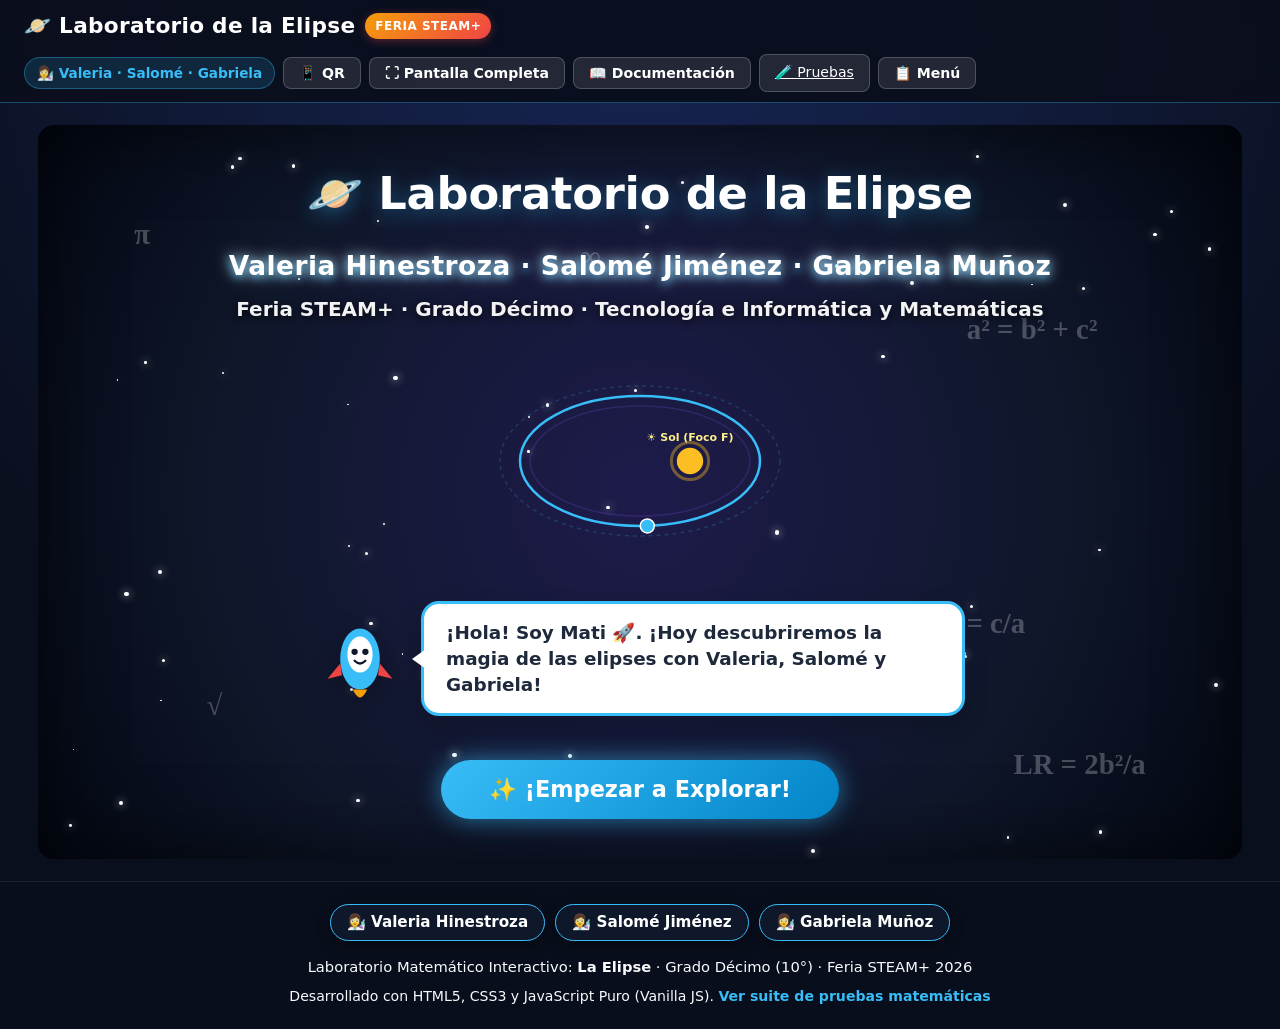
==== commit 191e5122: "Corregir advertencia de animaciones no compuestas: optimizar pulsarSuave a GPU transform y estabiliz" ====
--- a/laboratorio-elipse/index.html
+++ b/laboratorio-elipse/index.html
@@ -10,9 +10,9 @@
     <link rel="canonical" href="https://duranmgabriela05-cloud.github.io/LABORATORIO-RECTA-/">
     <meta name="google-site-verification" content="googlec7402ac01baf1102">
     <!-- Hojas de estilo modulares oficiales -->
-    <link rel="stylesheet" href="css/base.css?v=15">
-    <link rel="stylesheet" href="css/animaciones.css?v=15">
-    <link rel="stylesheet" href="css/elipse.css?v=15">
+    <link rel="stylesheet" href="css/base.css?v=16">
+    <link rel="stylesheet" href="css/animaciones.css?v=16">
+    <link rel="stylesheet" href="css/elipse.css?v=16">
 </head>
 <body>
 
--- a/laboratorio-elipse/css/animaciones.css
+++ b/laboratorio-elipse/css/animaciones.css
@@ -4,11 +4,9 @@
  * Incluye desactivación total con prefers-reduced-motion: reduce
  */
 
-/* 1. Fondo cósmico con degradado dinámico */
+/* 1. Fondo cósmico con degradado estelar */
 .fondo-animado {
     background: radial-gradient(circle at 50% 50%, #1e1b4b 0%, #0f172a 60%, #030712 100%);
-    background-size: 200% 200%;
-    animation: moverFondo 18s ease infinite alternate;
     position: relative;
     overflow: hidden;
     min-height: 80vh;
@@ -19,12 +17,6 @@
     justify-content: center;
     padding: 40px 20px;
     box-shadow: inset 0 0 80px rgba(0, 0, 0, 0.6);
-}
-
-@keyframes moverFondo {
-    0% { background-position: 0% 0%; }
-    50% { background-position: 100% 100%; }
-    100% { background-position: 0% 0%; }
 }
 
 /* 2. Estrellas titilantes */
@@ -163,7 +155,7 @@
     border-right: 14px solid #ffffff;
 }
 
-/* 7. Botón "¡Empezar!" que pulsa suavemente */
+/* 7. Botón "¡Empezar!" que pulsa suavemente (Animación 100% Compuesta por GPU) */
 .btn-empezar {
     background: linear-gradient(135deg, #38bdf8, #0284c7);
     color: #ffffff;
@@ -171,14 +163,19 @@
     padding: 16px 48px;
     border-radius: 50px;
     box-shadow: 0 0 25px rgba(56, 189, 248, 0.6);
-    animation: pulsarSuave 2.2s infinite;
+    animation: pulsarSuave 2.2s infinite ease-in-out;
+    will-change: transform;
     z-index: 3;
     margin-top: 24px;
 }
 
 @keyframes pulsarSuave {
-    0%, 100% { transform: scale(1); box-shadow: 0 0 20px rgba(56, 189, 248, 0.5); }
-    50% { transform: scale(1.05); box-shadow: 0 0 35px rgba(56, 189, 248, 0.85); }
+    0%, 100% {
+        transform: scale(1);
+    }
+    50% {
+        transform: scale(1.045);
+    }
 }
 
 /* 8. Tarjetas del Menú interactivo */
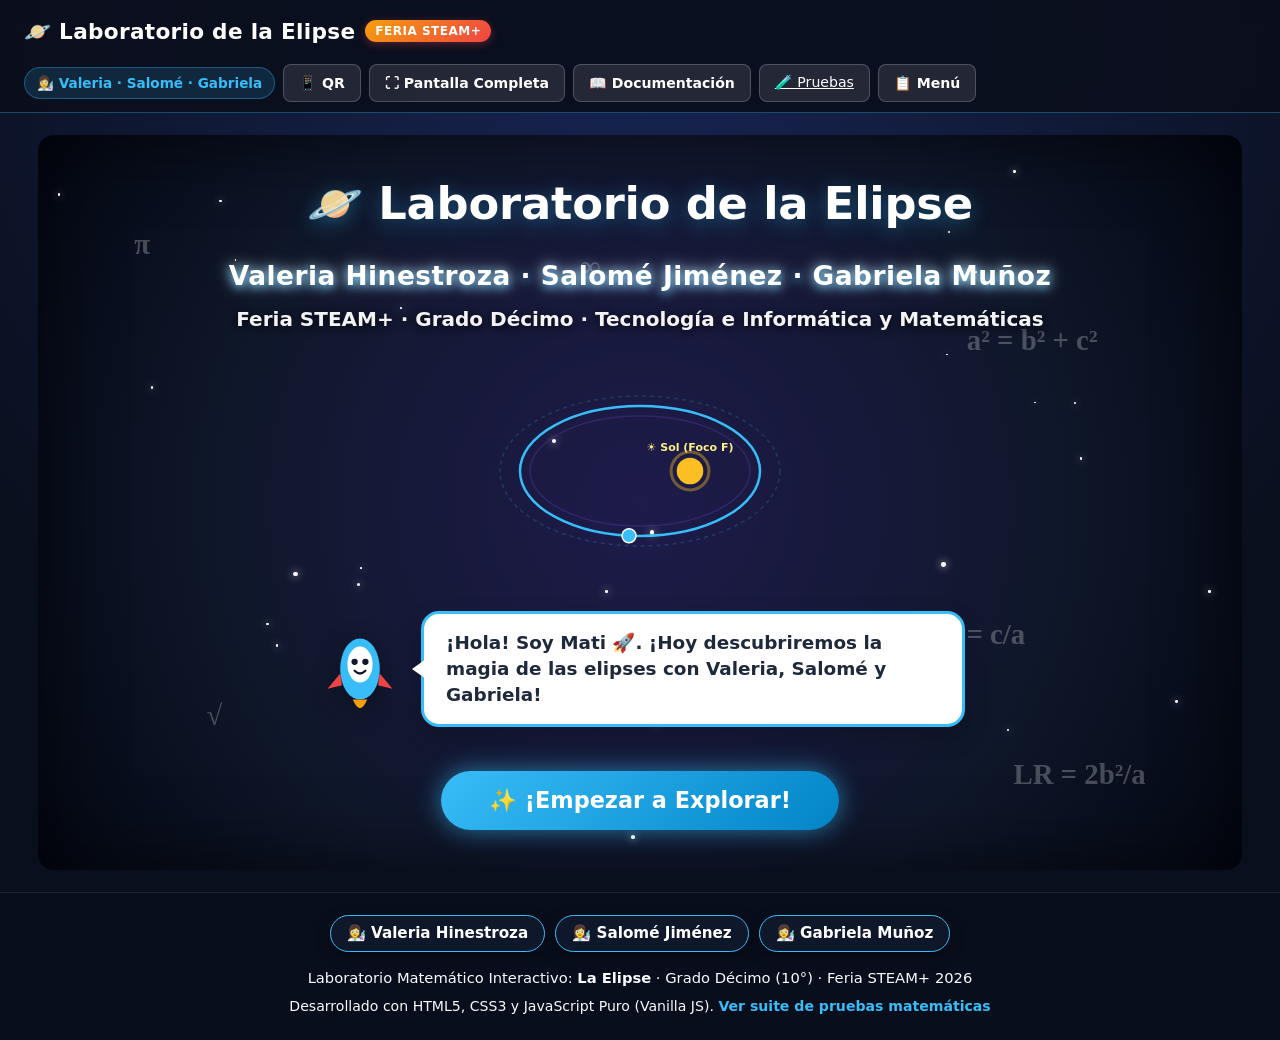
==== commit cdc5f49a: "Implementar mejoras de accesibilidad WCAG 2.2 AA: contraste alto, objetivos tactiles de 42px, semant" ====
--- a/laboratorio-elipse/index.html
+++ b/laboratorio-elipse/index.html
@@ -18,10 +18,10 @@
 
     <!-- BARRA DE NAVEGACIÓN SUPERIOR RESPONSIVE -->
     <header class="barra-navegacion">
-        <a href="#" class="logo-sitio" onclick="navegarA('bienvenida'); return false;">
+        <button type="button" class="logo-sitio" onclick="navegarA('bienvenida')" aria-label="Ir a la portada de bienvenida del Laboratorio de la Elipse">
             <span>🪐 Laboratorio de la Elipse</span>
             <span class="insignia-steam">FERIA STEAM+</span>
-        </a>
+        </button>
         <div class="nav-botones">
             <span style="background: rgba(56, 189, 248, 0.15); color: #38bdf8; border: 1px solid rgba(56, 189, 248, 0.35); padding: 5px 12px; border-radius: 20px; font-size: 0.85rem; font-weight: 700; display: inline-flex; align-items: center; gap: 5px;">
                 👩‍🔬 Valeria · Salomé · Gabriela
@@ -66,7 +66,8 @@
 
                 <!-- Órbita planetaria SVG interactiva (Sol en un foco, planeta orbitando) -->
                 <div class="contenedor-orbita">
-                    <svg viewBox="0 0 320 200" width="100%" height="100%">
+                    <svg viewBox="0 0 320 200" width="100%" height="100%" role="img" aria-label="Simulación didáctica de una órbita elíptica con el Sol en un foco y un planeta en trayectoria">
+                        <title>Órbita Elíptica Planetaria</title>
                         <!-- Elipses concéntricas de fondo -->
                         <g class="elipses-concentricas">
                             <ellipse cx="160" cy="100" rx="140" ry="75" fill="none" stroke="rgba(56, 189, 248, 0.2)" stroke-width="1.5" stroke-dasharray="4 4" />
@@ -96,7 +97,8 @@
 
                 <!-- Mascota Mati con globo de bienvenida -->
                 <div class="contenedor-mati">
-                    <svg class="mati-svg" viewBox="0 0 100 100">
+                    <svg class="mati-svg" viewBox="0 0 100 100" role="img" aria-label="Mascota interactiva Mati, el cohete matemático">
+                        <title>Mascota Mati</title>
                         <!-- Cohete amigable Mati -->
                         <ellipse cx="50" cy="50" rx="22" ry="34" fill="#38bdf8" />
                         <ellipse cx="50" cy="45" rx="14" ry="20" fill="#ffffff" />
@@ -142,9 +144,9 @@
                 <button id="btnVolverBienvenida" class="btn btn-secundario">← Portada</button>
             </div>
 
-            <div class="cuadricula-menu">
+            <nav class="cuadricula-menu" aria-label="Menú de actividades del Laboratorio de la Elipse">
                 <!-- Tarjeta 1: Explora -->
-                <div class="tarjeta-menu" id="tarjetaExplora" tabindex="0" role="button">
+                <div class="tarjeta-menu" id="tarjetaExplora" tabindex="0" role="button" aria-label="Actividad 1: Explora la Elipse. Mueve los controles en vivo y observa cómo cambian los focos, vértices y achatamiento.">
                     <div class="icono-tarjeta">🔭</div>
                     <h3>Explora la Elipse</h3>
                     <p>Mueve los controles en vivo y observa cómo cambian los focos, los vértices y el achatamiento.</p>
@@ -152,7 +154,7 @@
                 </div>
 
                 <!-- Tarjeta 2: Analiza -->
-                <div class="tarjeta-menu" id="tarjetaAnaliza" tabindex="0" role="button">
+                <div class="tarjeta-menu" id="tarjetaAnaliza" tabindex="0" role="button" aria-label="Actividad 2: Analiza una Ecuación. Escribe cualquier ecuación canónica o general y descubre todos sus elementos al instante.">
                     <div class="icono-tarjeta">🧮</div>
                     <h3>Analiza una Ecuación</h3>
                     <p>Escribe cualquier ecuación canónica o general y descubre todos sus elementos al instante.</p>
@@ -160,7 +162,7 @@
                 </div>
 
                 <!-- Tarjeta 3: Arma -->
-                <div class="tarjeta-menu" id="tarjetaArma" tabindex="0" role="button">
+                <div class="tarjeta-menu" id="tarjetaArma" tabindex="0" role="button" aria-label="Actividad 3: Arma tu Elipse. Ingresa vértices o ejes y encuentra la ecuación paso a paso como en el libro de matemáticas.">
                     <div class="icono-tarjeta">🧩</div>
                     <h3>Arma tu Elipse</h3>
                     <p>¿Tienes vértices o ejes? Encuentra la ecuación paso a paso como en el libro de matemáticas.</p>
@@ -168,13 +170,13 @@
                 </div>
 
                 <!-- Tarjeta 4: Retos -->
-                <div class="tarjeta-menu" id="tarjetaRetos" tabindex="0" role="button">
+                <div class="tarjeta-menu" id="tarjetaRetos" tabindex="0" role="button" aria-label="Actividad 4: Retos de Mati. Pon a prueba tus conocimientos en 8 retos interactivos y gana estrellas STEAM+.">
                     <div class="icono-tarjeta">🎯</div>
                     <h3>Retos de Mati</h3>
                     <p>Pon a prueba tus conocimientos en 8 retos interactivos y gana estrellas STEAM+.</p>
                     <span style="color: #38bdf8; font-weight: 700; margin-top: auto;">¡Aceptar el reto →</span>
                 </div>
-            </div>
+            </nav>
         </section>
 
         <!-- ════════════════════════════════════════════════════════
@@ -225,7 +227,7 @@
                                 <label for="sliderH" class="etiqueta-control">Centro X (h):</label>
                                 <span class="valor-badge" id="valH">0</span>
                             </div>
-                            <input type="range" id="sliderH" min="-8" max="8" step="0.5" value="0">
+                            <input type="range" id="sliderH" min="-8" max="8" step="0.5" value="0" aria-label="Coordenada X del centro (h)" aria-valuemin="-8" aria-valuemax="8" aria-valuenow="0" aria-valuetext="0">
                         </div>
 
                         <!-- Centro k -->
@@ -234,7 +236,7 @@
                                 <label for="sliderK" class="etiqueta-control">Centro Y (k):</label>
                                 <span class="valor-badge" id="valK">0</span>
                             </div>
-                            <input type="range" id="sliderK" min="-8" max="8" step="0.5" value="0">
+                            <input type="range" id="sliderK" min="-8" max="8" step="0.5" value="0" aria-label="Coordenada Y del centro (k)" aria-valuemin="-8" aria-valuemax="8" aria-valuenow="0" aria-valuetext="0">
                         </div>
 
                         <!-- Semieje a -->
@@ -243,7 +245,7 @@
                                 <label for="sliderA" class="etiqueta-control">Semieje Mayor (a):</label>
                                 <span class="valor-badge" id="valA">5</span>
                             </div>
-                            <input type="range" id="sliderA" min="1" max="10" step="0.1" value="5">
+                            <input type="range" id="sliderA" min="1" max="10" step="0.1" value="5" aria-label="Semieje mayor (a)" aria-valuemin="1" aria-valuemax="10" aria-valuenow="5" aria-valuetext="5">
                         </div>
 
                         <!-- Semieje b -->
@@ -252,7 +254,7 @@
                                 <label for="sliderB" class="etiqueta-control">Semieje Menor (b):</label>
                                 <span class="valor-badge" id="valB">3</span>
                             </div>
-                            <input type="range" id="sliderB" min="1" max="10" step="0.1" value="3">
+                            <input type="range" id="sliderB" min="1" max="10" step="0.1" value="3" aria-label="Semieje menor (b)" aria-valuemin="1" aria-valuemax="10" aria-valuenow="3" aria-valuetext="3">
                         </div>
 
                         <!-- Orientación -->
--- a/laboratorio-elipse/css/base.css
+++ b/laboratorio-elipse/css/base.css
@@ -19,7 +19,7 @@
     --color-tarjeta-hover: #243248;
     --color-tarjeta-subtle: rgba(15, 23, 42, 0.65);
     --color-texto: #f8fafc;
-    --color-texto-suave: #94a3b8;
+    --color-texto-suave: #cbd5e1;
     --color-borde: rgba(148, 163, 184, 0.18);
     --color-borde-destacado: rgba(56, 189, 248, 0.35);
     
@@ -56,7 +56,7 @@
 
 /* ══════════ TIPOGRAFÍA UNIVERSAL NÍTIDA Y DE ALTO CONTRASTE ══════════ */
 h1, h2, h3, h4, h5, h6 {
-    color: #ffffff !important;
+    color: #ffffff;
     font-weight: 800;
     line-height: 1.3;
     letter-spacing: -0.2px;
@@ -101,6 +101,11 @@
     font-weight: 800;
     text-decoration: none;
     letter-spacing: 0.3px;
+    background: transparent;
+    border: none;
+    cursor: pointer;
+    font-family: inherit;
+    padding: 0;
 }
 
 .logo-sitio span.insignia-steam {
@@ -261,7 +266,7 @@
     font-weight: 600;
 }
 
-/* ══════════ BOTONES GRANDES, SUAVES Y ACCESIBLES ══════════ */
+/* ══════════ BOTONES GRANDES, SUAVES Y ACCESIBLES (WCAG 2.2 AA) ══════════ */
 button, .btn {
     display: inline-flex;
     align-items: center;
@@ -271,6 +276,8 @@
     font-size: clamp(0.92rem, 2vw, 1.05rem);
     font-weight: 700;
     padding: 11px 22px;
+    min-height: 42px;
+    min-width: 42px;
     border-radius: 12px;
     border: none;
     cursor: pointer;
@@ -333,6 +340,8 @@
     padding: 7px 15px;
     font-size: 0.88rem;
     border-radius: 8px;
+    min-height: 38px;
+    min-width: 38px;
 }
 
 .btn-volver-menu:hover {
--- a/laboratorio-elipse/css/elipse.css
+++ b/laboratorio-elipse/css/elipse.css
@@ -123,15 +123,17 @@
     box-shadow: 0 2px 6px rgba(2, 132, 199, 0.3);
 }
 
-/* Sliders estilizados modernos y ergonómicos */
+/* Sliders estilizados modernos y ergonómicos (WCAG 2.2 AA Touch Targets) */
 input[type="range"] {
     width: 100%;
-    height: 10px;
-    border-radius: 5px;
+    height: 12px;
+    border-radius: 6px;
     background: #334155;
     outline: none;
     cursor: pointer;
     margin: 8px 0;
+    padding: 8px 0;
+    min-height: 40px;
     touch-action: pan-y;
     -webkit-appearance: none;
     appearance: none;
@@ -140,13 +142,13 @@
 input[type="range"]::-webkit-slider-thumb {
     -webkit-appearance: none;
     appearance: none;
-    width: 24px;
-    height: 24px;
+    width: 28px;
+    height: 28px;
     border-radius: 50%;
     background: #38bdf8;
     cursor: pointer;
-    box-shadow: 0 0 12px rgba(56, 189, 248, 0.55);
-    border: 2.5px solid #ffffff;
+    box-shadow: 0 0 14px rgba(56, 189, 248, 0.65);
+    border: 3px solid #ffffff;
     transition: transform 0.15s ease;
 }
 
@@ -155,13 +157,13 @@
 }
 
 input[type="range"]::-moz-range-thumb {
-    width: 24px;
-    height: 24px;
+    width: 28px;
+    height: 28px;
     border-radius: 50%;
     background: #38bdf8;
     cursor: pointer;
-    box-shadow: 0 0 12px rgba(56, 189, 248, 0.55);
-    border: 2.5px solid #ffffff;
+    box-shadow: 0 0 14px rgba(56, 189, 248, 0.65);
+    border: 3px solid #ffffff;
 }
 
 /* Botones selectores de orientación */
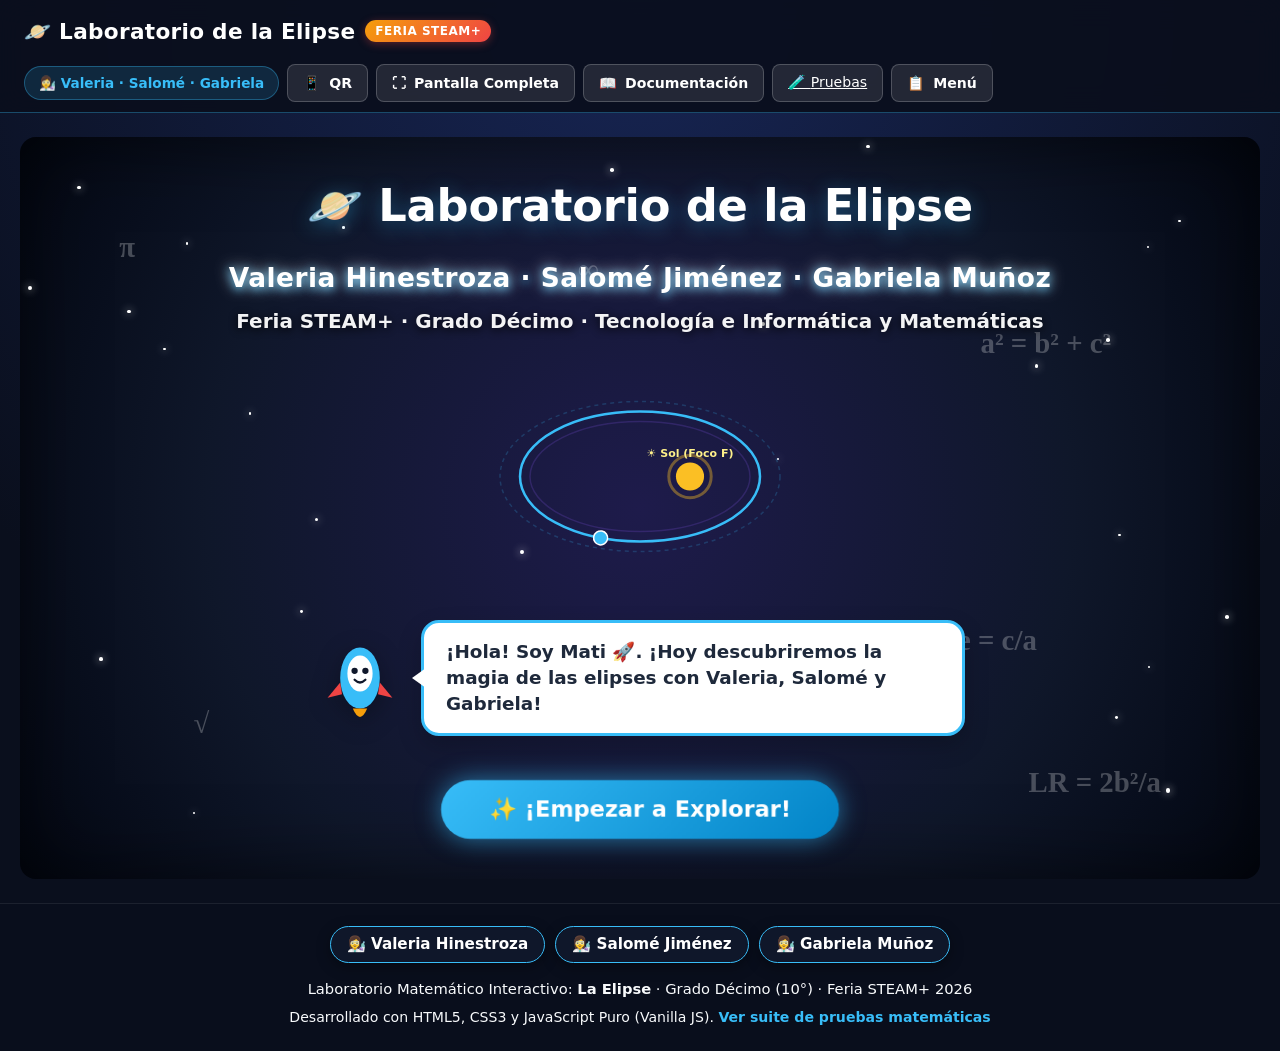
==== commit a1226df1: "Implementar diseno responsivo avanzado: canvas tactil sin scroll accidental, layout desktop 2 column" ====
--- a/laboratorio-elipse/index.html
+++ b/laboratorio-elipse/index.html
@@ -23,14 +23,14 @@
             <span class="insignia-steam">FERIA STEAM+</span>
         </button>
         <div class="nav-botones">
-            <span style="background: rgba(56, 189, 248, 0.15); color: #38bdf8; border: 1px solid rgba(56, 189, 248, 0.35); padding: 5px 12px; border-radius: 20px; font-size: 0.85rem; font-weight: 700; display: inline-flex; align-items: center; gap: 5px;">
+            <span class="chip-nav-autoras">
                 👩‍🔬 Valeria · Salomé · Gabriela
             </span>
-            <button id="btnAbrirQR" class="btn-volver-menu" title="Escanear Código QR en Celular">📱 QR</button>
-            <button id="btnPantallaCompleta" class="btn-volver-menu" title="Modo Pantalla Completa (F11)">⛶ Pantalla Completa</button>
-            <button id="btnAbrirDocs" class="btn-volver-menu" title="Documentación oficial y Ficha Técnica">📖 Documentación</button>
-            <a href="pruebas/pruebas.html" class="btn-volver-menu" title="Ejecutar pruebas unitarias matemáticas">🧪 Pruebas</a>
-            <button class="btn-volver-menu" onclick="navegarA('menu')">📋 Menú</button>
+            <button type="button" id="btnAbrirQR" class="btn-volver-menu" title="Escanear Código QR en Celular" aria-label="Escanear Código QR en Celular">📱 <span class="btn-texto-nav">QR</span></button>
+            <button type="button" id="btnPantallaCompleta" class="btn-volver-menu" title="Modo Pantalla Completa (F11)" aria-label="Modo Pantalla Completa">⛶ <span class="btn-texto-nav">Pantalla Completa</span></button>
+            <button type="button" id="btnAbrirDocs" class="btn-volver-menu" title="Documentación oficial y Ficha Técnica" aria-label="Documentación Oficial">📖 <span class="btn-texto-nav">Documentación</span></button>
+            <a href="pruebas/pruebas.html" class="btn-volver-menu" title="Ejecutar pruebas unitarias matemáticas" aria-label="Suite de pruebas unitarias">🧪 <span class="btn-texto-nav">Pruebas</span></a>
+            <button type="button" class="btn-volver-menu" onclick="navegarA('menu')" aria-label="Ir al menú de actividades">📋 <span class="btn-texto-nav">Menú</span></button>
         </div>
     </header>
 
--- a/laboratorio-elipse/css/base.css
+++ b/laboratorio-elipse/css/base.css
@@ -52,6 +52,10 @@
     font-size: 16px;
     line-height: 1.5;
     -webkit-font-smoothing: antialiased;
+    padding-top: env(safe-area-inset-top, 0px);
+    padding-bottom: env(safe-area-inset-bottom, 0px);
+    padding-left: env(safe-area-inset-left, 0px);
+    padding-right: env(safe-area-inset-right, 0px);
 }
 
 /* ══════════ TIPOGRAFÍA UNIVERSAL NÍTIDA Y DE ALTO CONTRASTE ══════════ */
@@ -144,20 +148,33 @@
 @media (max-width: 680px) {
     .barra-navegacion {
         flex-direction: column;
-        align-items: stretch;
+        align-items: center;
         text-align: center;
-        padding: 8px 12px;
+        padding: 8px 10px;
+        gap: 8px;
     }
     .logo-sitio {
         justify-content: center;
+        font-size: 1.15rem;
     }
     .nav-botones {
         justify-content: center;
+        gap: 6px;
+        width: 100%;
     }
     .chip-nav-autoras {
         font-size: 0.78rem;
         padding: 4px 10px;
     }
+    .btn-texto-nav {
+        display: none;
+    }
+    .btn-volver-menu {
+        padding: 8px 12px;
+        min-width: 40px;
+        min-height: 40px;
+        font-size: 1.05rem;
+    }
 }
 
 /* ══════════ CONTENEDOR PRINCIPAL FLUIDO ══════════ */
@@ -166,10 +183,10 @@
     display: flex;
     flex-direction: column;
     position: relative;
-    max-width: 1240px;
+    max-width: 1360px;
     width: 100%;
     margin: 0 auto;
-    padding: clamp(12px, 2.5vw, 22px) clamp(10px, 2.5vw, 18px);
+    padding: clamp(12px, 2.5vw, 24px) clamp(10px, 2.5vw, 20px);
 }
 
 .pantalla {
@@ -251,11 +268,6 @@
     align-items: center;
     gap: 8px;
     transition: transform 0.2s ease, box-shadow 0.2s ease;
-}
-
-.chip-estudiante:hover {
-    transform: translateY(-2px) scale(1.02);
-    box-shadow: 0 6px 20px rgba(56, 189, 248, 0.45);
 }
 
 .subtitulo-equipo {
@@ -302,21 +314,10 @@
     box-shadow: 0 4px 15px rgba(2, 132, 199, 0.35);
 }
 
-.btn-primario:hover {
-    background: linear-gradient(135deg, #0369a1, #1d4ed8);
-    box-shadow: 0 6px 20px rgba(2, 132, 199, 0.45);
-    transform: translateY(-2px);
-}
-
 .btn-secundario {
     background: rgba(255, 255, 255, 0.08);
     color: #f1f5f9;
     border: 1px solid rgba(255, 255, 255, 0.2);
-}
-
-.btn-secundario:hover {
-    background: rgba(255, 255, 255, 0.14);
-    border-color: rgba(255, 255, 255, 0.35);
 }
 
 .btn-ejemplo {
@@ -326,11 +327,6 @@
     font-size: 0.9rem;
     border-radius: 10px;
     box-shadow: 0 4px 12px rgba(217, 119, 6, 0.3);
-}
-
-.btn-ejemplo:hover {
-    background: linear-gradient(135deg, #d97706, #b45309);
-    transform: translateY(-1px);
 }
 
 .btn-volver-menu {
@@ -344,9 +340,29 @@
     min-width: 38px;
 }
 
-.btn-volver-menu:hover {
-    background: rgba(255, 255, 255, 0.2);
-    border-color: rgba(255, 255, 255, 0.35);
+/* Micro-interacciones :hover exclusivas para dispositivos con ratón/puntero fino */
+@media (hover: hover) and (pointer: fine) {
+    .chip-estudiante:hover {
+        transform: translateY(-2px) scale(1.02);
+        box-shadow: 0 6px 20px rgba(56, 189, 248, 0.45);
+    }
+    .btn-primario:hover {
+        background: linear-gradient(135deg, #0369a1, #1d4ed8);
+        box-shadow: 0 6px 20px rgba(2, 132, 199, 0.45);
+        transform: translateY(-2px);
+    }
+    .btn-secundario:hover {
+        background: rgba(255, 255, 255, 0.14);
+        border-color: rgba(255, 255, 255, 0.35);
+    }
+    .btn-ejemplo:hover {
+        background: linear-gradient(135deg, #d97706, #b45309);
+        transform: translateY(-1px);
+    }
+    .btn-volver-menu:hover {
+        background: rgba(255, 255, 255, 0.2);
+        border-color: rgba(255, 255, 255, 0.35);
+    }
 }
 
 /* ══════════ TARJETAS Y CONTENEDORES NO AGRESIVOS ══════════ */
--- a/laboratorio-elipse/css/animaciones.css
+++ b/laboratorio-elipse/css/animaciones.css
@@ -72,8 +72,9 @@
 
 /* 4. Sistema Solar Elíptico SVG en Bienvenida */
 .contenedor-orbita {
-    width: 320px;
-    height: 200px;
+    width: min(320px, 100%);
+    aspect-ratio: 16 / 10;
+    height: auto;
     margin: 20px auto;
     position: relative;
     z-index: 3;
@@ -178,58 +179,7 @@
     }
 }
 
-/* 8. Tarjetas del Menú interactivo */
-.cuadricula-menu {
-    display: grid;
-    grid-template-columns: repeat(auto-fit, minmax(260px, 1fr));
-    gap: 24px;
-    margin-top: 24px;
-}
-
-.tarjeta-menu {
-    background: #ffffff;
-    border-radius: 18px;
-    padding: 28px 24px;
-    text-align: center;
-    box-shadow: var(--sombra-tarjeta);
-    cursor: pointer;
-    border: 3px solid transparent;
-    transition: transform 0.25s cubic-bezier(0.34, 1.56, 0.64, 1), box-shadow 0.25s ease, border-color 0.25s ease;
-    display: flex;
-    flex-direction: column;
-    align-items: center;
-    gap: 12px;
-}
-
-.tarjeta-menu:hover, .tarjeta-menu:focus-visible {
-    transform: translateY(-8px) scale(1.03);
-    box-shadow: var(--sombra-grande);
-    border-color: #38bdf8;
-    outline: none;
-}
-
-.icono-tarjeta {
-    font-size: 3.5rem;
-    margin-bottom: 8px;
-    transition: transform 0.25s ease;
-}
-
-.tarjeta-menu:hover .icono-tarjeta {
-    transform: scale(1.15) rotate(6deg);
-}
-
-.tarjeta-menu h3 {
-    color: #0f172a;
-    font-size: 1.4rem;
-    font-weight: 800;
-}
-
-.tarjeta-menu p {
-    color: #64748b;
-    font-size: 1.05rem;
-}
-
-/* 9. Transición entre pantallas */
+/* 8. Transición suave entre pantallas */
 @keyframes aparecerSuave {
     from { opacity: 0; transform: translateY(14px); }
     to { opacity: 1; transform: translateY(0); }
--- a/laboratorio-elipse/css/elipse.css
+++ b/laboratorio-elipse/css/elipse.css
@@ -47,9 +47,26 @@
     width: 100%;
 }
 
+@media (min-width: 1024px) {
+    .layout-actividad {
+        grid-template-columns: minmax(360px, 1fr) minmax(440px, 1.25fr);
+        gap: 24px;
+        align-items: start;
+    }
+    .columna-grafica {
+        position: sticky;
+        top: 80px;
+        z-index: 10;
+    }
+}
+
 @media (max-width: 920px) {
     .layout-actividad {
         grid-template-columns: 1fr;
+        gap: 16px;
+    }
+    .columna-grafica {
+        position: static;
     }
 }
 
@@ -297,7 +314,15 @@
     background: #ffffff;
     border-radius: 10px;
     box-shadow: 0 4px 18px rgba(0, 0, 0, 0.35);
-    touch-action: manipulation;
+    touch-action: none;
+    user-select: none;
+    -webkit-user-select: none;
+}
+
+@media (min-width: 1024px) {
+    canvas {
+        max-width: 580px;
+    }
 }
 
 /* Toolbar de casillas */
@@ -600,10 +625,32 @@
     box-shadow: var(--sombra-tarjeta);
 }
 
-.tarjeta-menu:hover {
-    transform: translateY(-4px);
-    border-color: #38bdf8;
-    box-shadow: 0 12px 30px rgba(56, 189, 248, 0.25);
+.tarjeta-menu:focus-visible {
+    outline: 3px solid #38bdf8;
+    outline-offset: 3px;
+    border-color: #38bdf8;
+}
+
+@media (max-width: 640px) {
+    .cuadricula-menu {
+        grid-template-columns: 1fr;
+        gap: 16px;
+    }
+    .tarjeta-menu {
+        min-height: 85px;
+        padding: 20px;
+    }
+}
+
+@media (hover: hover) and (pointer: fine) {
+    .tarjeta-menu:hover {
+        transform: translateY(-4px);
+        border-color: #38bdf8;
+        box-shadow: 0 12px 30px rgba(56, 189, 248, 0.25);
+    }
+    .tarjeta-menu:hover .icono-tarjeta {
+        transform: scale(1.1);
+    }
 }
 
 .icono-tarjeta {
@@ -690,6 +737,38 @@
 .modal-docs-tarjeta {
     max-width: 880px;
     text-align: left;
+}
+
+@media (max-width: 640px) {
+    .modal-superpuesto {
+        padding: 0;
+        align-items: stretch;
+    }
+    .modal-contenido {
+        max-width: 100%;
+        width: 100%;
+        height: 100%;
+        max-height: 100vh;
+        border-radius: 0;
+        border: none;
+        padding: 24px 16px;
+        display: flex;
+        flex-direction: column;
+    }
+    .modal-docs-tarjeta {
+        max-width: 100%;
+    }
+    .cuerpo-documentacion {
+        max-height: none;
+        flex: 1;
+    }
+    .btn-cerrar-modal {
+        top: 12px;
+        right: 12px;
+        width: 44px;
+        height: 44px;
+        font-size: 1.4rem;
+    }
 }
 
 .btn-cerrar-modal {
